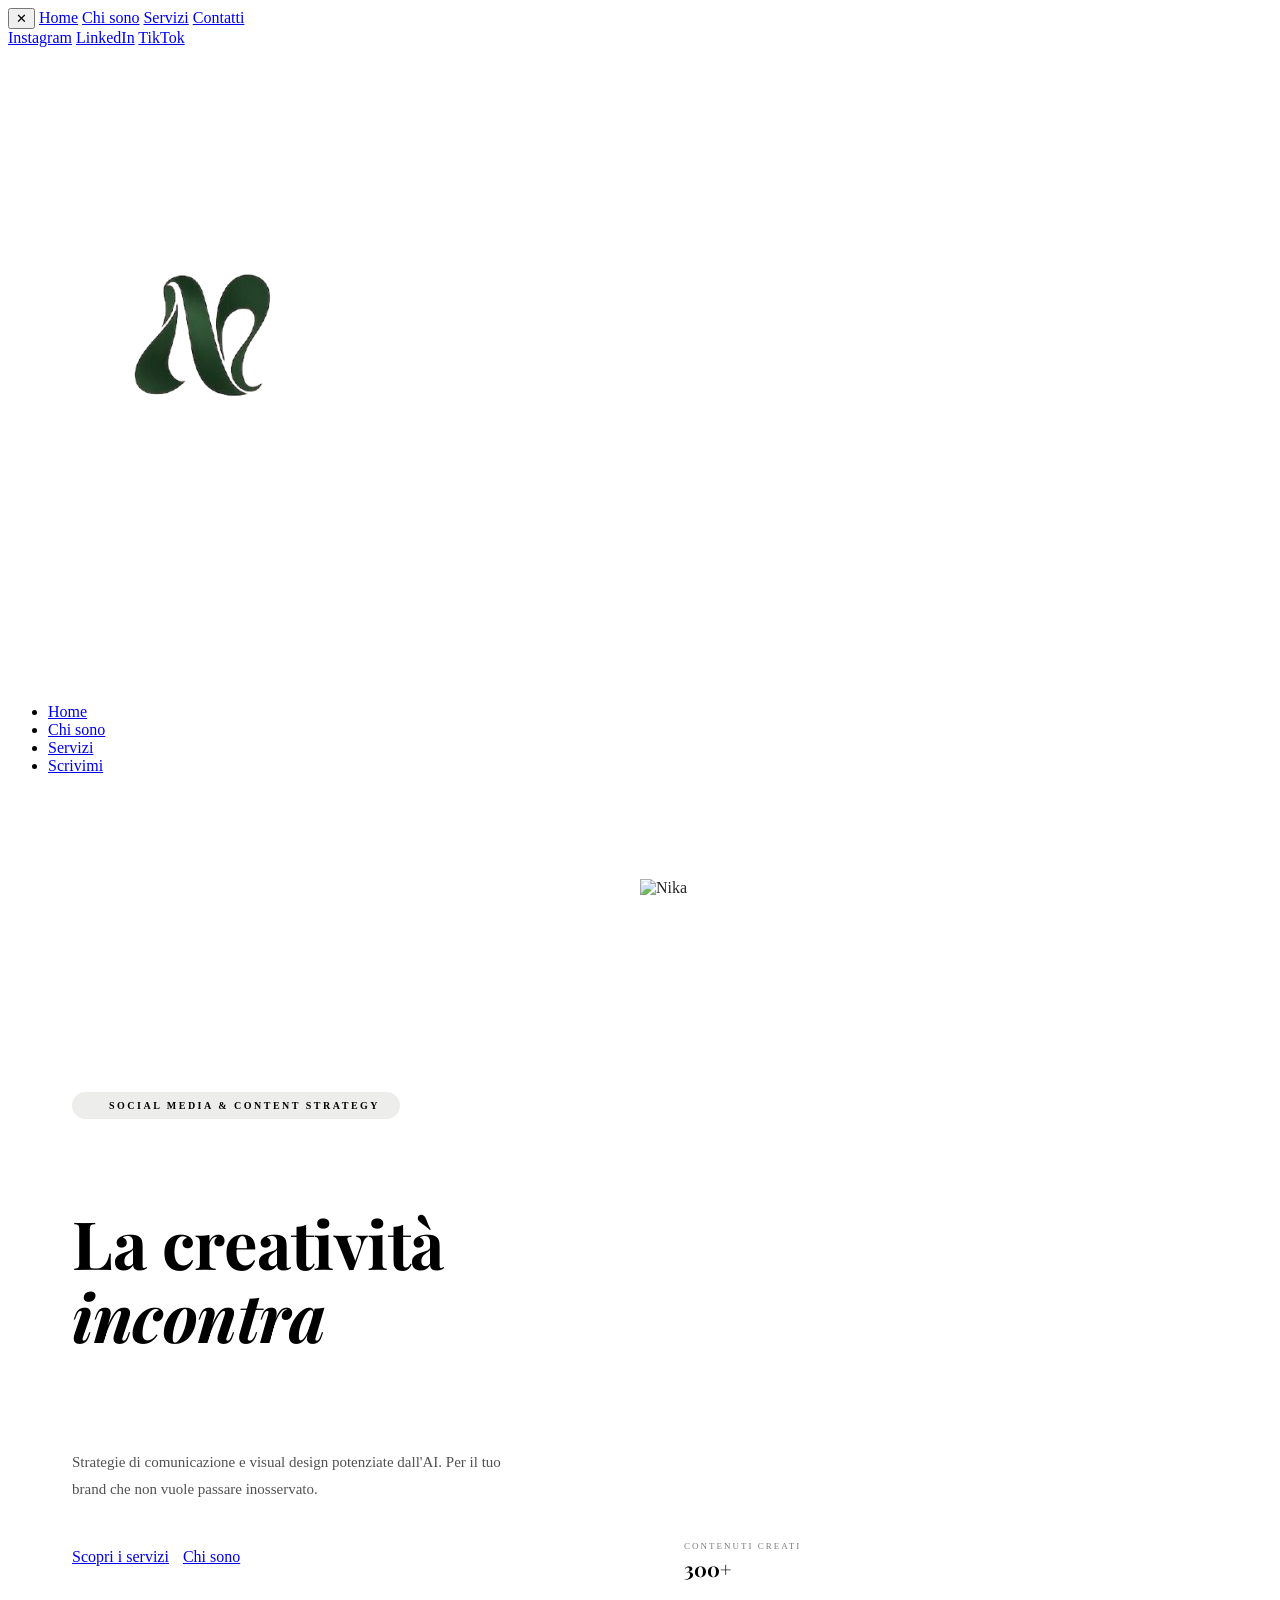
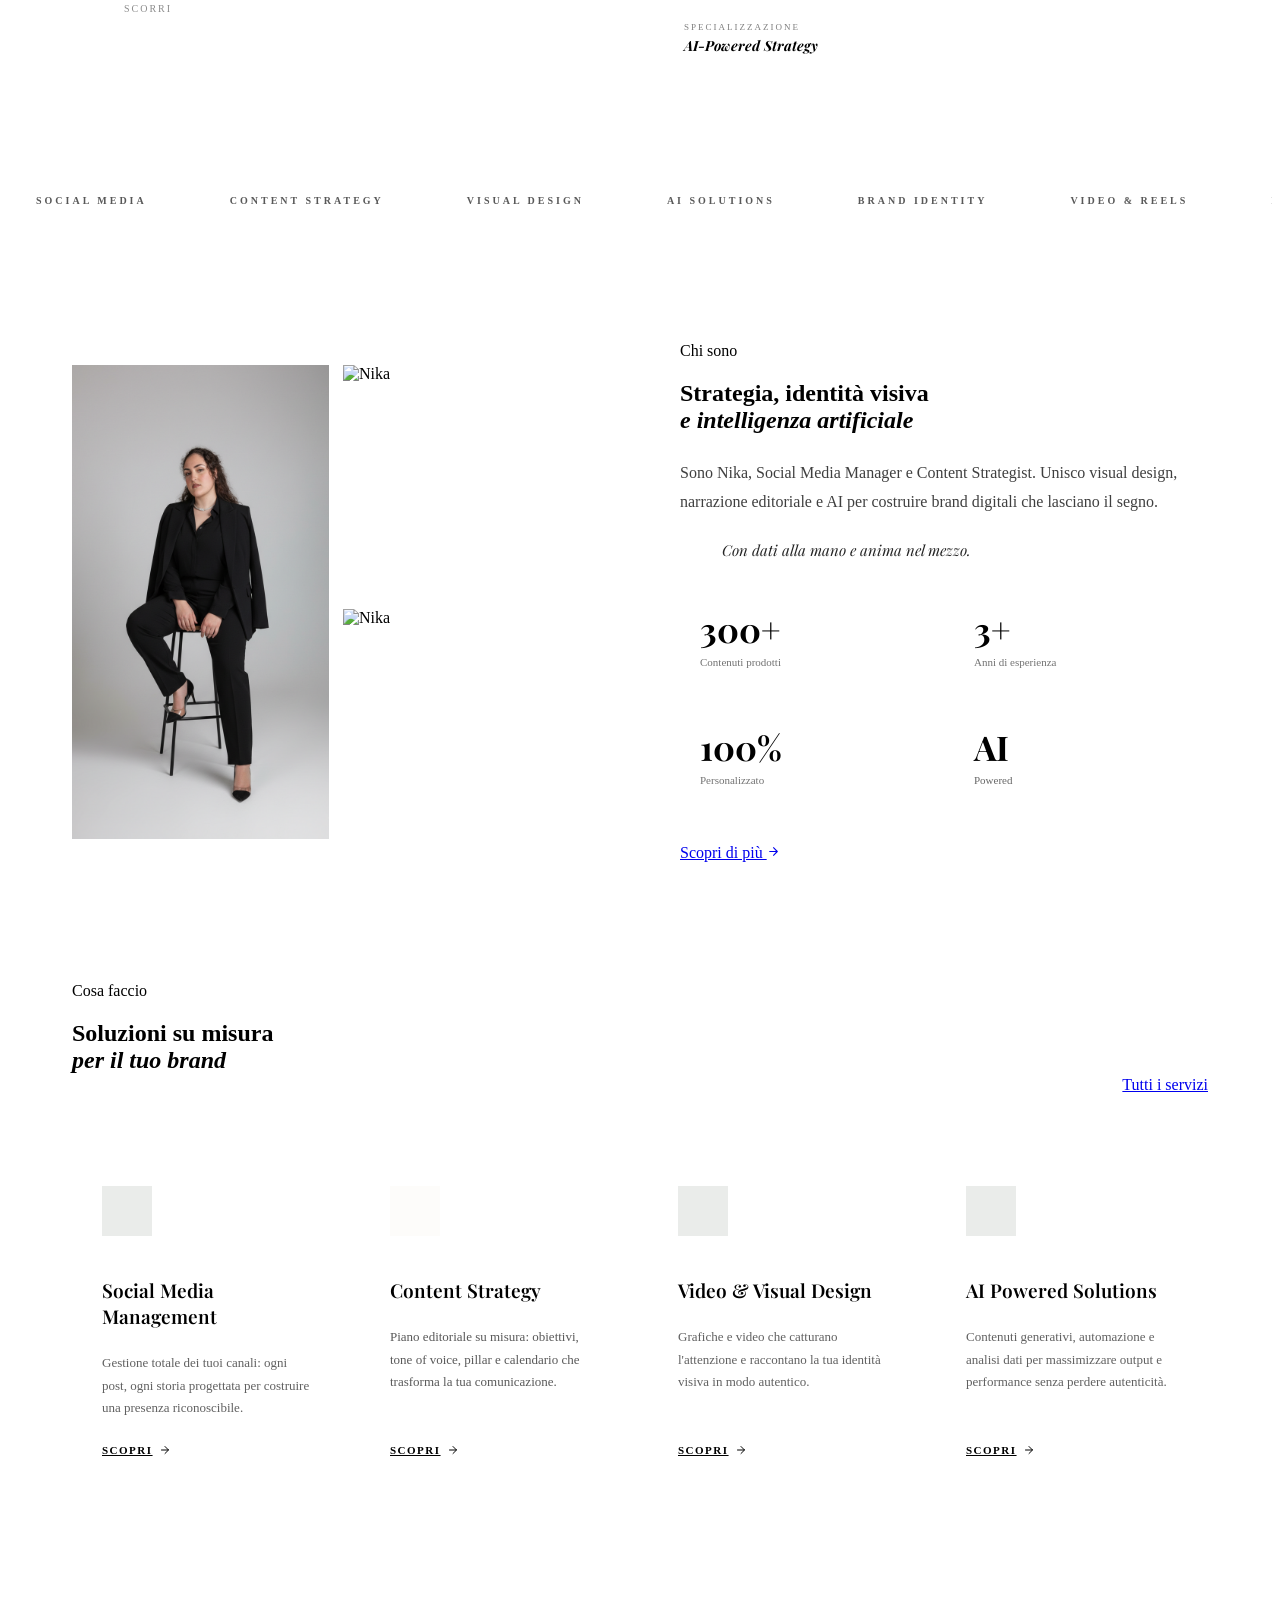
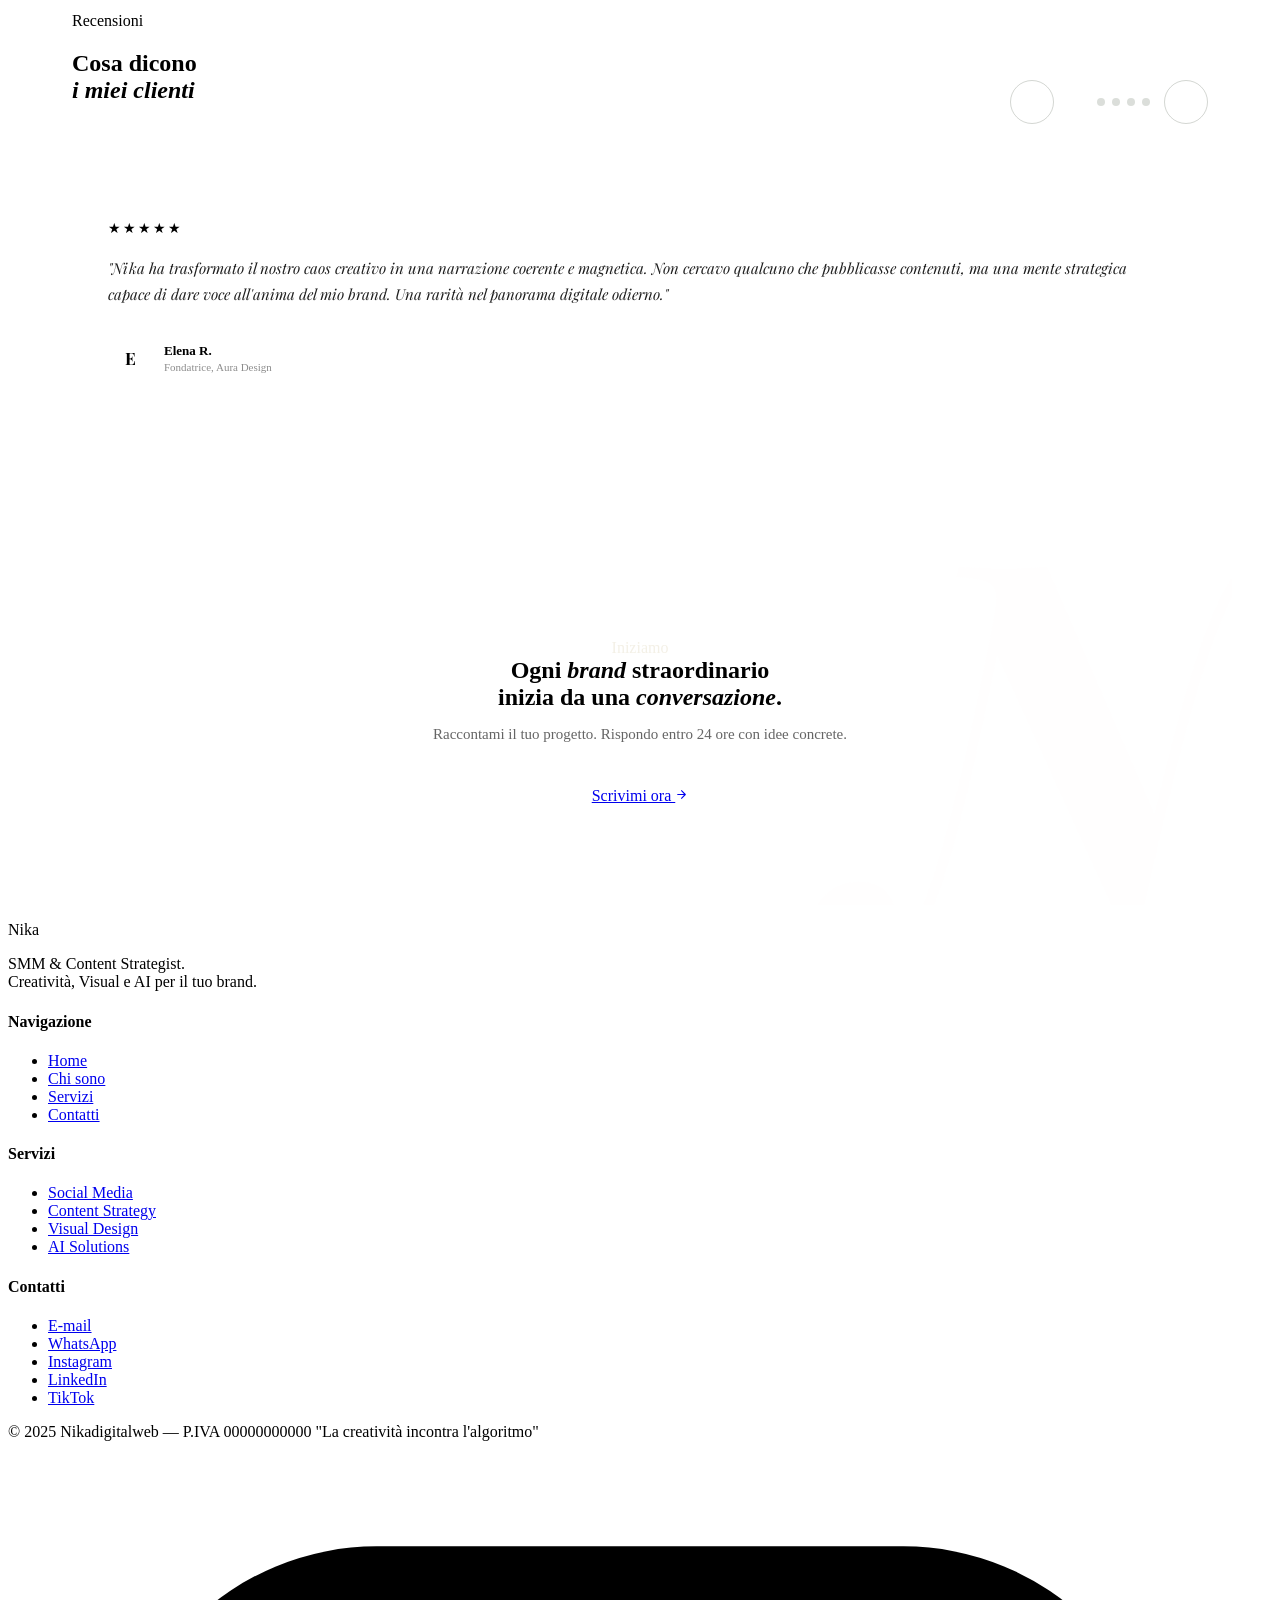
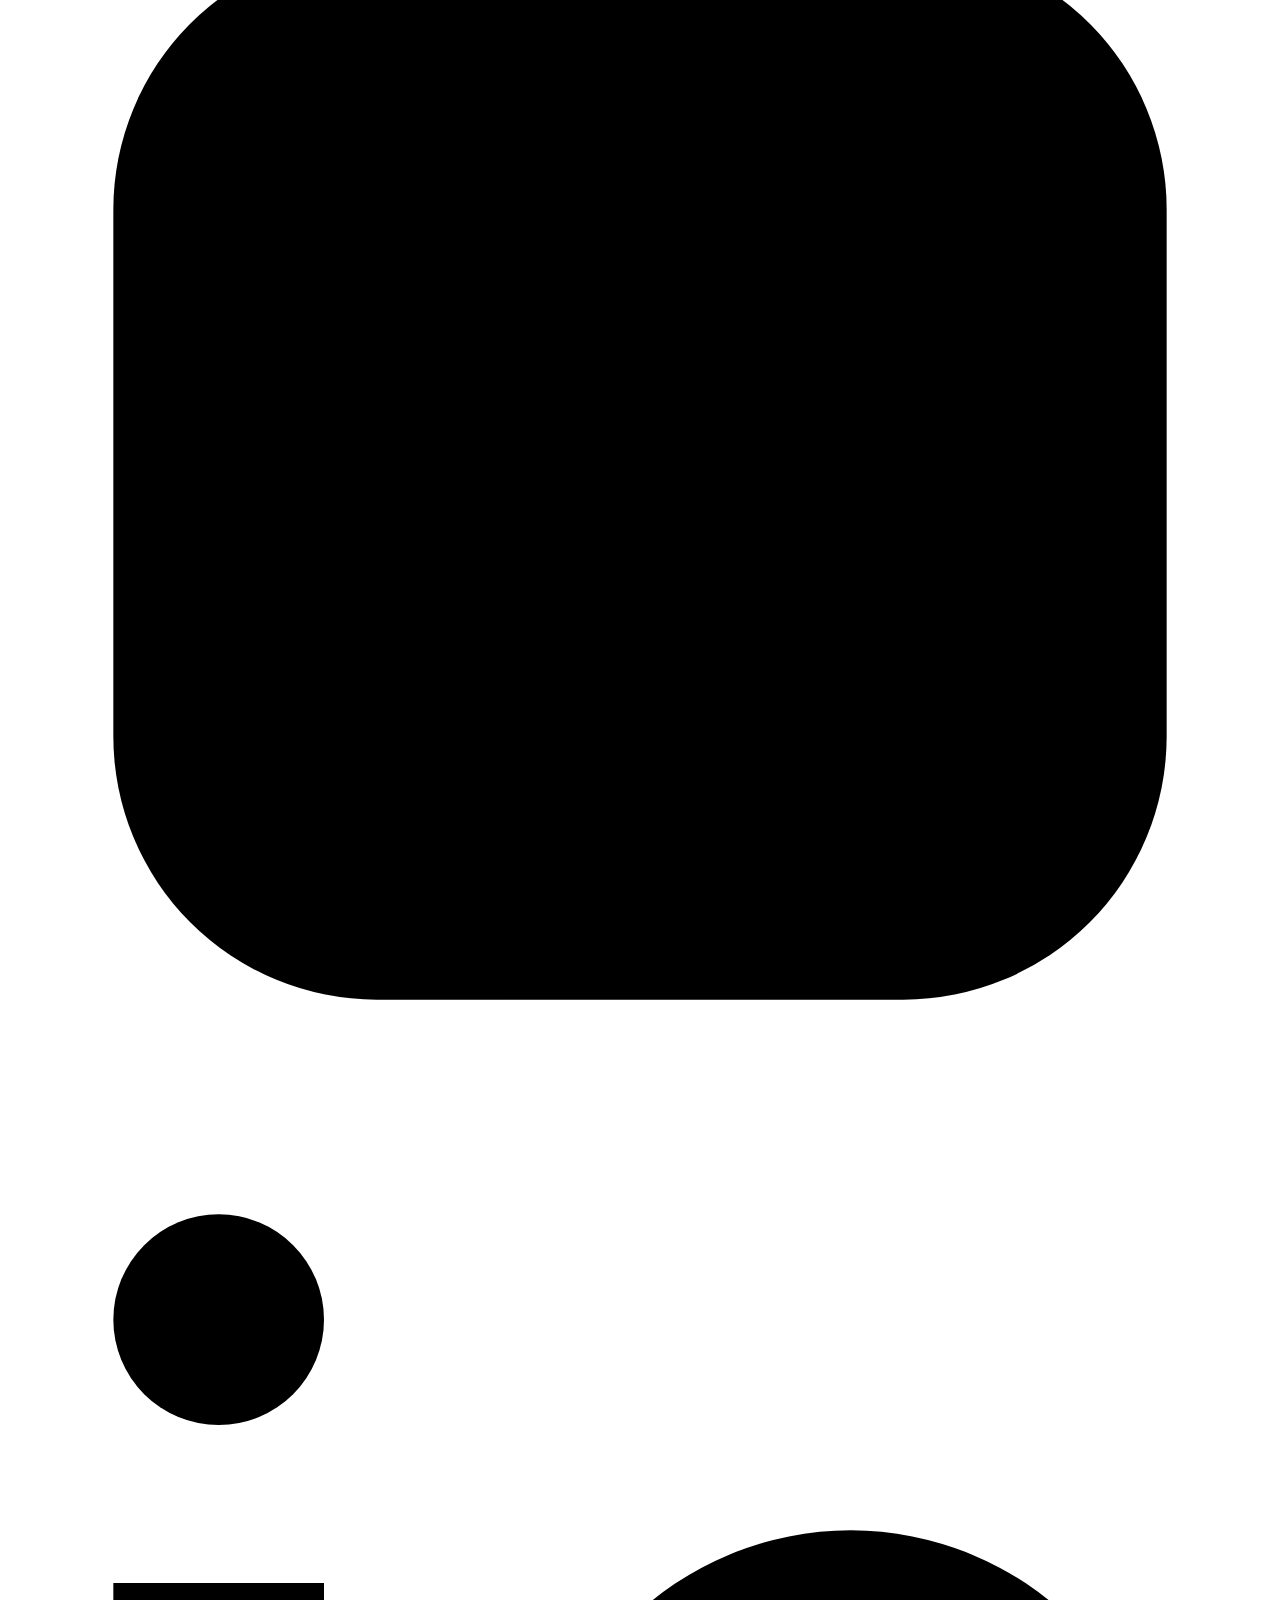
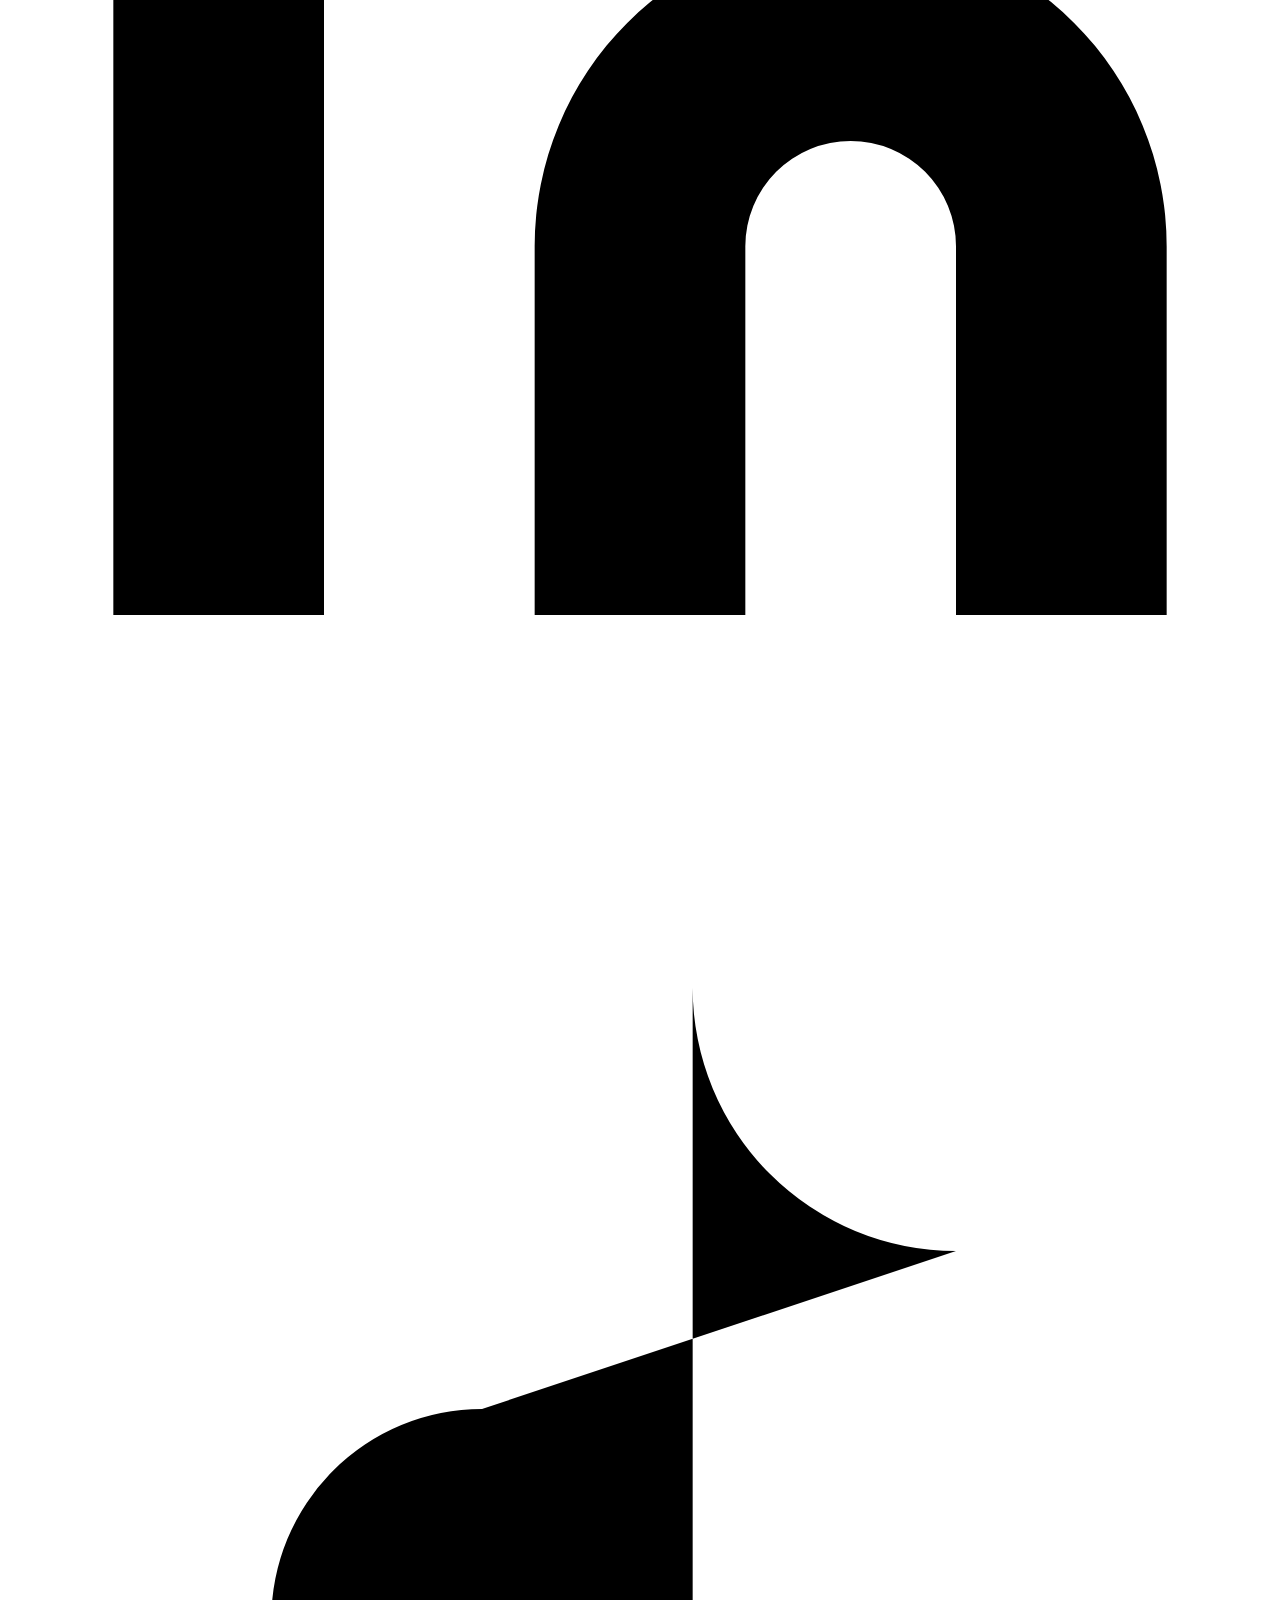
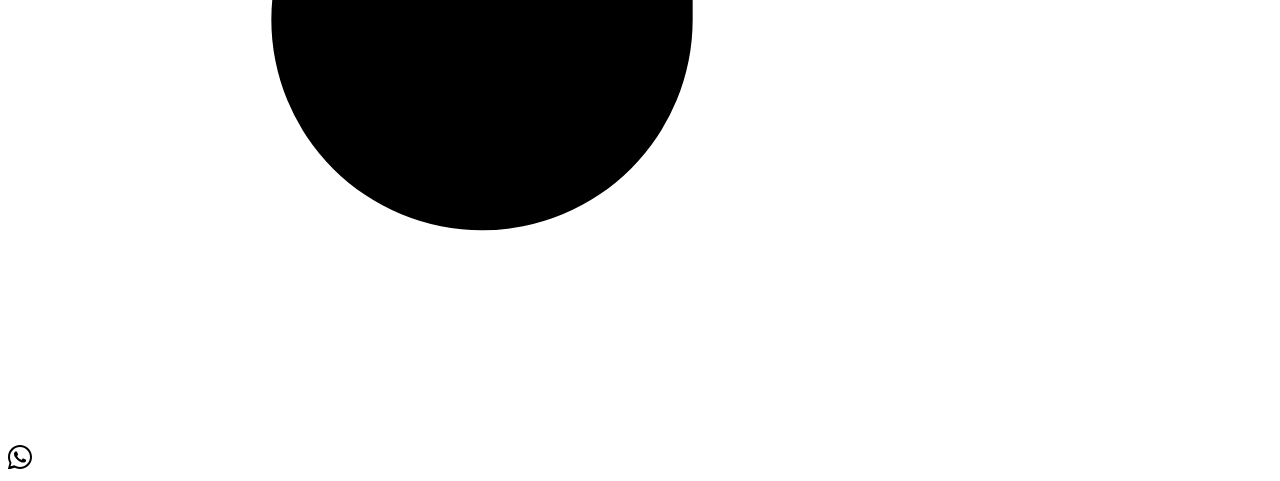
==== index.html @ 01648fe5 "Add files via upload" ====
<!DOCTYPE html>
<html lang="it">
<head>
<meta charset="UTF-8">
<meta name="viewport" content="width=device-width, initial-scale=1.0">
<title>Nika — Social Media Manager & Content Strategist</title>
<link rel="preconnect" href="https://fonts.googleapis.com">
<link rel="preconnect" href="https://fonts.gstatic.com" crossorigin>
<link href="https://fonts.googleapis.com/css2?family=Playfair+Display:ital,wght@0,400;0,600;0,700;1,400;1,600&family=Montserrat:wght@300;400;500;600;700&display=swap" rel="stylesheet">
<link rel="stylesheet" href="shared.css">
<style>
/* ── HOME PAGE STYLES ── */
body { background: var(--beige-light); }

/* HERO */
.hero {
  min-height: 100vh;
  display: grid; grid-template-columns: 1fr 1fr;
  align-items: center; gap: 0;
  padding: 88px 0 0;
  position: relative; overflow: hidden;
}
.hero-left {
  padding: 80px 64px 80px;
  position: relative; z-index: 2;
}
.hero-eyebrow {
  display: inline-flex; align-items: center; gap: 10px;
  background: rgba(54,71,52,.09); border-radius: 50px;
  padding: 8px 20px; font-size: 10px; font-weight: 700;
  letter-spacing: 2.5px; text-transform: uppercase;
  color: var(--verde); margin-bottom: 32px;
}
.hero-eyebrow-dot { width: 7px; height: 7px; background: var(--verde-light); border-radius: 50%; }
.hero-h1 {
  font-family: 'Playfair Display', serif;
  /* Font leggermente più piccolo per un miglior bilanciamento */
  font-size: clamp(40px, 5.2vw, 72px); 
  /* Aumentato da 1.02 a 1.15 per dare respiro al titolo */
  line-height: 1.15; 
  color: var(--verde); 
  font-weight: 700;
  letter-spacing: -1.5px; 
  margin-bottom: 28px;
}
.hero-h1 {
  font-family: 'Playfair Display', serif;
  font-size: clamp(40px, 5.2vw, 72px);
  /* Aumentiamo leggermente il line-height per raggruppare le 3 righe del titolo */
  line-height: 1.1; 
  color: var(--verde);
  font-weight: 700;
  /* Riduciamo lo spacing negativo: -2px era troppo, -0.5px è più elegante */
  letter-spacing: -0.5px; 
  margin-bottom: 28px;
}

.hero-h1 .stroke-text {
  /* Riduciamo lo spessore del bordo da 2px a 1px per renderlo meno "pesante" */
  -webkit-text-stroke: 1px var(--verde);
  color: transparent;
  /* Opzionale: aggiungi un leggero margine negativo superiore se la vuoi ancora più vicina */
  margin-top: -5px;
  display: block;
}
.hero-p {
  font-size: 15px; line-height: 1.85; color: var(--verde);
  opacity: .68; max-width: 430px; margin-bottom: 44px; font-weight: 300;
}
.hero-btns { display: flex; gap: 14px; flex-wrap: wrap; }

.hero-right {
  height: 100vh; position: relative; overflow: hidden;
  background: var(--verde);
}
.hero-right img {
  width: 100%; height: 100%;
  object-fit: cover; object-position: top center;
  opacity: .85;
}
.hero-right-overlay {
  position: absolute; inset: 0;
  background: linear-gradient(to right, var(--beige-light) 0%, transparent 20%);
}
.hero-chips {
  position: absolute; 
  /* Alzati leggermente per non toccare il bordo (da 60px a 110px) */
  bottom: 110px; 
  /* Portati dentro l'immagine (da -28px a 24px) */
  left: 24px; 
  display: flex; 
  flex-direction: column; 
  gap: 12px; 
  z-index: 10;
}
.hero-chip {
  background: var(--beige);
  border-radius: var(--r-md);
  padding: 14px 20px;
  box-shadow: var(--shadow-lg);
  white-space: nowrap;
}
.hero-chip label { font-size: 9px; letter-spacing: 2px; text-transform: uppercase; color: var(--verde); opacity: .5; display: block; margin-bottom: 4px; }
.hero-chip strong { font-family: 'Playfair Display', serif; font-size: 20px; font-weight: 700; color: var(--verde); }
.hero-chip.dark { background: var(--verde); }
.hero-chip.dark label { color: var(--beige); }
.hero-chip.dark strong { color: var(--beige); font-size: 14px; font-style: italic; }

/* SCROLL HINT */
.scroll-hint {
  position: absolute; bottom: 32px; left: 64px;
  display: flex; align-items: center; gap: 12px;
  font-size: 10px; letter-spacing: 2px; text-transform: uppercase;
  color: var(--verde); opacity: .45; z-index: 3;
}
.scroll-line {
  width: 40px; height: 1px; background: var(--verde); opacity: .4;
  position: relative; overflow: hidden;
}
.scroll-line::after {
  content: ''; position: absolute; inset: 0;
  background: var(--verde);
  animation: scanline 2s ease-in-out infinite;
}
@keyframes scanline { 0%,100% { transform: translateX(-100%); } 50% { transform: translateX(100%); } }

/* MARQUEE */
.marquee {
  background: var(--verde); padding: 16px 0;
  overflow: hidden; display: flex; white-space: nowrap;
}
.marquee-inner {
  display: flex; animation: marquee 22s linear infinite;
}
.marquee-item {
  display: inline-flex; align-items: center; gap: 24px;
  padding: 0 28px; font-size: 10px; font-weight: 700;
  letter-spacing: 3px; text-transform: uppercase;
  color: var(--beige); opacity: .65; flex-shrink: 0;
}
.marquee-dot { width: 3px; height: 3px; border-radius: 50%; background: var(--gold); opacity: .8; }
@keyframes marquee { from { transform: translateX(0); } to { transform: translateX(-50%); } }

/* ABOUT TEASER */
.about-teaser {
  padding: 120px 64px;
  display: grid; grid-template-columns: 1fr 1fr;
  gap: 80px; align-items: center;
}
.about-img-grid {
  display: grid; grid-template-columns: 1fr 1fr; grid-template-rows: 230px 230px;
  gap: 14px;
}
.about-img-item {
  border-radius: var(--r-xl);
  overflow: hidden; background: var(--verde);
}
.about-img-item img { width: 100%; height: 100%; object-fit: cover; }
.about-img-item:first-child { grid-row: span 2; border-radius: var(--r-xl) var(--r-xl) 80px var(--r-xl); }
.about-img-placeholder {
  width: 100%; height: 100%;
  display: flex; align-items: center; justify-content: center;
  font-family: 'Playfair Display', serif;
  font-size: 40px; color: var(--beige); opacity: .2;
}
.about-text-block .tag { margin-bottom: 14px; }
.about-body { 
  font-size: 16px; 
  line-height: 1.8; 
  color: var(--verde); 
  opacity: .75; 
  font-weight: 400; 
  margin-bottom: 30px; 
}
.about-nums { display: grid; grid-template-columns: 1fr 1fr; gap: 20px; margin-bottom: 36px; }
.about-num-item { background: var(--beige); border-radius: var(--r-md); padding: 20px; }
.about-num-item strong { font-family: 'Playfair Display', serif; font-size: 34px; font-weight: 700; color: var(--verde); display: block; line-height: 1; margin-bottom: 6px; }
.about-num-item span { font-size: 11px; color: var(--verde); opacity: .55; }

/* SERVIZI TEASER */
.servizi-teaser { padding: 0 64px 120px; }
.sec-header { display: flex; justify-content: space-between; align-items: flex-end; margin-bottom: 56px; }
.cards-grid { display: grid; grid-template-columns: repeat(4, 1fr); gap: 16px; }
.s-card {
  background: var(--beige);
  border-radius: var(--r-xl);
  padding: 36px 30px;
  display: flex; flex-direction: column;
  transition: var(--t); cursor: pointer;
  position: relative; overflow: hidden;
}
.s-card:nth-child(2) { background: var(--verde); }
.s-card:nth-child(2) .s-card-num,
.s-card:nth-child(2) .s-card-title,
.s-card:nth-child(2) .s-card-body { color: var(--beige); }
.s-card:nth-child(2) .s-card-num { opacity: .2; }
.s-card:nth-child(2) .s-card-body { opacity: .65; }
.s-card:nth-child(2) .s-icon-wrap { background: rgba(234,227,210,.12); }
.s-card:nth-child(2) .s-icon-wrap svg { stroke: var(--beige); }
.s-card:hover { transform: translateY(-10px); box-shadow: var(--shadow-lg); }
.s-card-num { font-size: 10px; font-weight: 700; letter-spacing: 3px; color: rgba(54,71,52,.18); margin-bottom: 20px; }
.s-icon-wrap {
  width: 50px; height: 50px; border-radius: var(--r-sm);
  background: rgba(54,71,52,.1);
  display: flex; align-items: center; justify-content: center; margin-bottom: 22px;
}
.s-icon-wrap svg { width: 22px; height: 22px; stroke: var(--verde); fill: none; stroke-width: 1.5; stroke-linecap: round; stroke-linejoin: round; }
.s-card-title { font-family: 'Playfair Display', serif; font-size: 19px; font-weight: 600; color: var(--verde); margin-bottom: 10px; }
.s-card-body { font-size: 13px; line-height: 1.75; color: var(--verde); opacity: .62; flex: 1; margin-bottom: 24px; }
.s-card-link {
  font-size: 11px; font-weight: 700; letter-spacing: 1.5px; text-transform: uppercase;
  color: var(--verde); display: inline-flex; align-items: center; gap: 6px;
  transition: gap .3s ease;
}
.s-card:nth-child(2) .s-card-link { color: var(--beige); }
.s-card-link:hover { gap: 10px; }

/* TESTIMONIAL */
.testimonials { padding: 0 64px 120px; }
.carousel-outer { overflow: hidden; width: 100%; position: relative; }
.carousel-inner { display: flex; gap: 0; transition: transform .55s var(--ease); will-change: transform; }
.t-card {
  min-width: 100%; width: 100%; flex-shrink: 0; box-sizing: border-box;
  background: var(--beige); border-radius: var(--r-xl); padding: 40px 36px;
}
.t-stars { color: var(--verde); font-size: 14px; letter-spacing: 2px; margin-bottom: 18px; }
.t-text {
  font-family: 'Playfair Display', serif;
  font-size: 15px; font-style: italic; line-height: 1.75;
  color: var(--verde); opacity: .88; margin-bottom: 28px; white-space: normal; overflow: visible;
}
.t-author { display: flex; align-items: center; gap: 12px; }
.t-avatar {
  width: 44px; height: 44px; border-radius: 50%; flex-shrink: 0;
  background: var(--verde); display: flex; align-items: center; justify-content: center;
  font-family: 'Playfair Display', serif; font-size: 17px; color: var(--beige); font-weight: 700;
}
.t-name { font-size: 13px; font-weight: 600; color: var(--verde); }
.t-role { font-size: 11px; color: var(--verde); opacity: .45; margin-top: 2px; }
.carousel-controls { display: flex; align-items: center; gap: 14px; margin-top: 36px; }
.c-btn {
  width: 44px; height: 44px; border-radius: 50%;
  border: 1.5px solid rgba(54,71,52,.22); background: none; cursor: pointer;
  display: flex; align-items: center; justify-content: center; transition: var(--t);
}
.c-btn:hover { background: var(--verde); border-color: var(--verde); }
.c-btn:hover svg { stroke: var(--beige); }
.c-btn svg { width: 16px; height: 16px; stroke: var(--verde); fill: none; stroke-width: 2; stroke-linecap: round; stroke-linejoin: round; }
.c-dots { display: flex; gap: 7px; }
.c-dot { width: 8px; height: 8px; border-radius: 50%; background: rgba(54,71,52,.18); cursor: pointer; transition: var(--t); }
.c-dot.on { background: var(--verde); width: 22px; border-radius: 4px; }

/* CTA BANNER */
.cta-banner {
  margin: 0 40px 0;
  background: var(--verde);
  border-radius: var(--r-xl); padding: 100px 80px;
  text-align: center; position: relative; overflow: hidden;
}
.cta-banner::before {
  content: 'N'; position: absolute; top: -80px; right: -50px;
  font-family: 'Playfair Display', serif; font-size: 520px;
  font-weight: 700; font-style: italic;
  color: rgba(234,227,210,.035); line-height: 1;
  pointer-events: none; user-select: none;
}
.cta-banner .tag { color: rgba(234,227,210,.55); }
.cta-banner .heading { max-width: 520px; margin: 0 auto 14px; }
.cta-sub { font-size: 15px; color: var(--beige); opacity: .6; font-weight: 300; margin-bottom: 44px; }

/* RESPONSIVE HOME */
@media (max-width: 1200px) {
  .cards-grid { grid-template-columns: repeat(2, 1fr); }
}
@media (max-width: 1024px) {
  .hero { grid-template-columns: 1fr; padding-top: 88px; }
  .hero-left { padding: 60px 32px 40px; }
  .hero-right { height: 60vw; min-height: 320px; }
  .hero-right-overlay { background: linear-gradient(to right, var(--beige-light) 0%, transparent 30%); }
  .hero-chips { bottom: 24px; left: 16px; }
  .about-teaser { padding: 80px 32px; gap: 48px; }
  .servizi-teaser { padding: 0 32px 80px; }
  .testimonials { padding: 0 32px 80px; }
  .cta-banner { margin: 0 20px 0; padding: 70px 40px; }
  .scroll-hint { left: 32px; }
}
@media (max-width: 768px) {
  .hero-left { padding: 40px 20px 32px; }
  .hero-right { height: 55vw; }
  .hero-btns { flex-direction: column; }
  .about-teaser { grid-template-columns: 1fr; padding: 60px 20px; }
  .about-img-grid { grid-template-rows: 200px 130px; }
  .sec-header { flex-direction: column; align-items: flex-start; gap: 20px; }
  .cards-grid { grid-template-columns: 1fr; }
  .t-card { min-width: 100%; }
  .cta-banner { margin: 0 12px 0; padding: 56px 24px; }
  .cta-banner .heading { font-size: 28px; }
  .about-nums { grid-template-columns: 1fr 1fr; }
}
</style>

</head>
<body>

<div id="cursor"></div>
<div id="cursor-follower"></div>

<!-- MOBILE MENU -->
<div class="mob-menu" id="mobMenu">
  <button class="mob-close" id="mobClose">✕</button>
  <a href="index.html">Home</a>
  <a href="chi-sono.html">Chi sono</a>
  <a href="servizi.html">Servizi</a>
  <a href="contatti.html">Contatti</a>
  <div class="mob-social">
    <a href="https://www.instagram.com/nikadigital.hub/" target="_blank">Instagram</a>
    <a href="https://www.linkedin.com/in/nicolemarradigital/" target="_blank">LinkedIn</a>
    <a href="https://www.tiktok.com/@nikadigital.hub" target="_blank">TikTok</a>
  </div>
</div>

<!-- NAVBAR -->
<nav class="site-nav" id="siteNav">
  <a href="index.html" class="nav-logo"><img src="images/logo.png" alt="Nika"></a>
  <ul class="nav-links">
    <li><a href="index.html" class="active">Home</a></li>
    <li><a href="chi-sono.html">Chi sono</a></li>
    <li><a href="servizi.html">Servizi</a></li>
    <li><a href="contatti.html" class="nav-cta">Scrivimi</a></li>
  </ul>
  <div class="hamburger" id="hamburger"><span></span><span></span><span></span></div>
</nav>

<!-- HERO -->
<section class="hero">
  <div class="hero-left">
    <div class="hero-eyebrow reveal"><div class="hero-eyebrow-dot"></div> Social Media & Content Strategy</div>
    <h1 class="hero-h1 reveal d1">
      La creatività<br>
      <em>incontra</em><br>
      <span class="stroke-text">l'algoritmo.</span>
    </h1>
    <p class="hero-p reveal d2">Strategie di comunicazione e visual design potenziate dall'AI. Per il tuo brand che non vuole passare inosservato.</p>
    <div class="hero-btns reveal d3">
      <a href="servizi.html" class="btn btn-dark">Scopri i servizi </a>
      <a href="chi-sono.html" class="btn btn-ghost">Chi sono</a>
    </div>
    <div class="scroll-hint reveal d4">
      <div class="scroll-line"></div> Scorri
    </div>
  </div>
  <div class="hero-right reveal d2">
    <img src="images/image2.png" alt="Nika">
    <div class="hero-right-overlay"></div>
    <div class="hero-chips">
      <div class="hero-chip">
        <label>Contenuti creati</label>
        <strong>300+</strong>
      </div>
      <div class="hero-chip dark">
        <label>Specializzazione</label>
        <strong>AI-Powered Strategy</strong>
      </div>
    </div>
  </div>
</section>

<!-- MARQUEE -->
<div class="marquee">
  <div class="marquee-inner">
    <span class="marquee-item">Social Media <span class="marquee-dot"></span></span>
    <span class="marquee-item">Content Strategy <span class="marquee-dot"></span></span>
    <span class="marquee-item">Visual Design <span class="marquee-dot"></span></span>
    <span class="marquee-item">AI Solutions <span class="marquee-dot"></span></span>
    <span class="marquee-item">Brand Identity <span class="marquee-dot"></span></span>
    <span class="marquee-item">Video & Reels <span class="marquee-dot"></span></span>
    <span class="marquee-item">Instagram <span class="marquee-dot"></span></span>
    <span class="marquee-item">LinkedIn <span class="marquee-dot"></span></span>
    <span class="marquee-item">TikTok <span class="marquee-dot"></span></span>
    <!-- duplica per loop -->
    <span class="marquee-item">Social Media <span class="marquee-dot"></span></span>
    <span class="marquee-item">Content Strategy <span class="marquee-dot"></span></span>
    <span class="marquee-item">Visual Design <span class="marquee-dot"></span></span>
    <span class="marquee-item">AI Solutions <span class="marquee-dot"></span></span>
    <span class="marquee-item">Brand Identity <span class="marquee-dot"></span></span>
    <span class="marquee-item">Video & Reels <span class="marquee-dot"></span></span>
    <span class="marquee-item">Instagram <span class="marquee-dot"></span></span>
    <span class="marquee-item">LinkedIn <span class="marquee-dot"></span></span>
    <span class="marquee-item">TikTok <span class="marquee-dot"></span></span>
  </div>
</div>

<!-- CHI SONO TEASER -->
<section class="about-teaser">
  <div class="about-img-grid reveal">
    <div class="about-img-item">
      <img src="images/image.png" alt="Nika al lavoro" onerror="this.style.display='none'">
      <div class="about-img-placeholder">N</div>
    </div>
<div class="about-img-item"><img src="images/image3.png" alt="Nika" style="width:100%;height:100%;object-fit:cover;"></div>
<div class="about-img-item" style="background:var(--beige-dark);"><img src="images/image4.png" alt="Nika" style="width:100%;height:100%;object-fit:cover;object-position:top center;"></div>
  </div>
  <div>
  <span class="tag reveal">Chi sono</span>
  <h2 class="heading reveal d1">Strategia, identità visiva<br><em>e intelligenza artificiale</em></h2>
  
  <p class="about-body reveal d2" style="margin-bottom: 20px; margin-top: 25px;">
    Sono Nika, Social Media Manager e Content Strategist. Unisco visual design, narrazione editoriale e AI per costruire brand digitali che lasciano il segno.
  </p>
  
   <div class="reveal d3" style="display:inline-flex; align-items:center; gap:14px; margin-bottom:32px;">
  <span style="width:28px; height:1px; background:var(--verde); opacity:.3; flex-shrink:0;"></span>
  <span style="font-family:'Playfair Display',serif; font-style:italic; color:var(--verde-light); font-size:15px; opacity:.85;">Con dati alla mano e anima nel mezzo.</span>
  <span style="width:28px; height:1px; background:var(--verde); opacity:.3; flex-shrink:0;"></span>
</div>
  
  <div class="about-nums reveal d3">
 
      <div class="about-num-item"><strong>300+</strong><span>Contenuti prodotti</span></div>
      <div class="about-num-item"><strong>3+</strong><span>Anni di esperienza</span></div>
      <div class="about-num-item"><strong>100%</strong><span>Personalizzato</span></div>
      <div class="about-num-item" style="background:var(--verde);"><strong style="color:var(--beige);">AI</strong><span style="color:var(--beige);opacity:.6;">Powered</span></div>
    </div>
    <a href="chi-sono.html" class="btn btn-dark reveal d4">Scopri di più <svg width="13" height="13" viewBox="0 0 24 24" fill="none" stroke="currentColor" stroke-width="2" stroke-linecap="round" stroke-linejoin="round"><path d="M5 12h14M12 5l7 7-7 7"/></svg></a>
  </div>
</section>

<!-- SERVIZI TEASER -->
<section class="servizi-teaser">
  <div class="sec-header">
    <div>
      <span class="tag reveal">Cosa faccio</span>
      <h2 class="heading reveal d1">Soluzioni su misura<br><em>per il tuo brand</em></h2>
    </div>
    <a href="servizi.html" class="btn btn-ghost reveal">Tutti i servizi</a>
  </div>
  <div class="cards-grid">
    <div class="s-card reveal d1">
     
      <div class="s-icon-wrap"><svg viewBox="0 0 24 24"><rect x="2" y="3" width="20" height="14" rx="2"/><path d="M8 21h8M12 17v4"/></svg></div>
      <h3 class="s-card-title">Social Media Management</h3>
      <p class="s-card-body">Gestione totale dei tuoi canali: ogni post, ogni storia progettata per costruire una presenza riconoscibile.</p>
      <a href="servizi.html" class="s-card-link">Scopri <svg width="12" height="12" viewBox="0 0 24 24" fill="none" stroke="currentColor" stroke-width="2" stroke-linecap="round" stroke-linejoin="round"><path d="M5 12h14M12 5l7 7-7 7"/></svg></a>
    </div>
    <div class="s-card reveal d2">
      
      <div class="s-icon-wrap"><svg viewBox="0 0 24 24"><path d="M12 2L2 7l10 5 10-5-10-5z"/><path d="M2 17l10 5 10-5"/><path d="M2 12l10 5 10-5"/></svg></div>
      <h3 class="s-card-title">Content Strategy</h3>
      <p class="s-card-body">Piano editoriale su misura: obiettivi, tone of voice, pillar e calendario che trasforma la tua comunicazione.</p>
      <a href="servizi.html" class="s-card-link">Scopri <svg width="12" height="12" viewBox="0 0 24 24" fill="none" stroke="currentColor" stroke-width="2" stroke-linecap="round" stroke-linejoin="round"><path d="M5 12h14M12 5l7 7-7 7"/></svg></a>
    </div>
    <div class="s-card reveal d3">
      
      <div class="s-icon-wrap"><svg viewBox="0 0 24 24"><path d="M12 20h9"/><path d="M16.5 3.5a2.121 2.121 0 013 3L7 19l-4 1 1-4L16.5 3.5z"/></svg></div>
      <h3 class="s-card-title">Video & Visual Design</h3>
      <p class="s-card-body">Grafiche e video che catturano l'attenzione e raccontano la tua identità visiva in modo autentico.</p>
      <a href="servizi.html" class="s-card-link">Scopri <svg width="12" height="12" viewBox="0 0 24 24" fill="none" stroke="currentColor" stroke-width="2" stroke-linecap="round" stroke-linejoin="round"><path d="M5 12h14M12 5l7 7-7 7"/></svg></a>
    </div>
    <div class="s-card reveal d4">
     
      <div class="s-icon-wrap"><svg viewBox="0 0 24 24"><circle cx="12" cy="12" r="3"/><path d="M12 1v4M12 19v4M4.22 4.22l2.83 2.83M16.95 16.95l2.83 2.83M1 12h4M19 12h4M4.22 19.78l2.83-2.83M16.95 7.05l2.83-2.83"/></svg></div>
      <h3 class="s-card-title">AI Powered Solutions</h3>
      <p class="s-card-body">Contenuti generativi, automazione e analisi dati per massimizzare output e performance senza perdere autenticità.</p>
      <a href="servizi.html" class="s-card-link">Scopri <svg width="12" height="12" viewBox="0 0 24 24" fill="none" stroke="currentColor" stroke-width="2" stroke-linecap="round" stroke-linejoin="round"><path d="M5 12h14M12 5l7 7-7 7"/></svg></a>
    </div>
  </div>
</section>

<!-- TESTIMONIAL -->
<section class="testimonials">
  <div class="sec-header">
    <div>
      <span class="tag reveal">Recensioni</span>
      <h2 class="heading reveal d1">Cosa dicono<br><em>i miei clienti</em></h2>
    </div>
    <div class="carousel-controls reveal">
  <button class="c-btn" id="cPrev" type="button">
    <svg viewBox="0 0 24 24"><path d="M19 12H5M12 19l-7-7 7-7"/></svg>
  </button>
  <div class="c-dots" id="cDots"></div>
  <button class="c-btn" id="cNext" type="button">
    <svg viewBox="0 0 24 24"><path d="M5 12h14M12 5l7 7-7 7"/></svg>
  </button>
</div>
  </div>
  <div class="carousel-outer reveal d2">
    <div class="carousel-inner" id="cInner">
  <div class="t-card"><div class="t-stars">★★★★★</div><p class="t-text">"Nika ha trasformato il nostro caos creativo in una narrazione coerente e magnetica. Non cercavo qualcuno che pubblicasse contenuti, ma una mente strategica capace di dare voce all'anima del mio brand. Una rarità nel panorama digitale odierno."</p><div class="t-author"><div class="t-avatar">E</div><div><div class="t-name">Elena R.</div><div class="t-role">Fondatrice, Aura Design</div></div></div></div>
  <div class="t-card"><div class="t-stars">★★★★★</div><p class="t-text">"Nika non vende servizi, vende chiarezza. Ha strutturato la mia presenza online con precisione chirurgica, elevando il mio profilo da 'uno dei tanti' a leader di pensiero nel mio settore."</p><div class="t-author"><div class="t-avatar">M</div><div><div class="t-name">Marco V.</div><div class="t-role">Tech Entrepreneur & Angel Investor</div></div></div></div>
  <div class="t-card"><div class="t-stars">★★★★★</div><p class="t-text">"C'è un prima e un dopo Nika nella nostra strategia di contenuti. Ha costruito un'impalcatura narrativa che continua a generare risultati organici straordinari, molto oltre le nostre aspettative."</p><div class="t-author"><div class="t-avatar">S</div><div><div class="t-name">Sofia L.</div><div class="t-role">Marketing Manager, LuxVibe</div></div></div></div>
  <div class="t-card"><div class="t-stars">★★★★★</div><p class="t-text">"Ha capito immediatamente la direzione che volevo prendere, mantenendo l'autenticità del mio messaggio pur rendendolo professionale e appetibile per le collaborazioni top-tier. La miglior decisione dell'anno."</p><div class="t-author"><div class="t-avatar">G</div><div><div class="t-name">Giulia M.</div><div class="t-role">Lifestyle & Wellness Creator</div></div></div></div>
  <div class="t-card"><div class="t-stars">★★★★★</div><p class="t-text">"Nika ha un dono raro: sa leggere tra le righe e catturare l'essenza profonda del messaggio che vuoi trasmettere. La sua consulenza è stata fondamentale per posizionarmi come punto di riferimento nel mio settore."</p><div class="t-author"><div class="t-avatar">V</div><div><div class="t-name">Valter B.</div><div class="t-role">Mental Coach & Formatore</div></div></div></div>
</div>
  </div>
</section>

<!-- CTA BANNER -->
<div class="cta-banner reveal">
  <span class="tag tag-light">Iniziamo</span>
  <h2 class="heading heading-light">Ogni <em>brand</em> straordinario<br>inizia da una <em>conversazione</em>.</h2>
  <p class="cta-sub">Raccontami il tuo progetto. Rispondo entro 24 ore con idee concrete.</p>
  <a href="contatti.html" class="btn btn-light">Scrivimi ora <svg width="13" height="13" viewBox="0 0 24 24" fill="none" stroke="currentColor" stroke-width="2" stroke-linecap="round" stroke-linejoin="round"><path d="M5 12h14M12 5l7 7-7 7"/></svg></a>
</div>

<!-- FOOTER -->
<footer class="site-footer">
  <div class="footer-grid">
    <div class="footer-brand">
      <p>Nika</p>
      <span>SMM & Content Strategist.<br>Creatività, Visual e AI per il tuo brand.</span>
    </div>
    <div class="footer-col">
      <h4>Navigazione</h4>
      <ul>
        <li><a href="index.html">Home</a></li>
        <li><a href="chi-sono.html">Chi sono</a></li>
        <li><a href="servizi.html">Servizi</a></li>
        <li><a href="contatti.html">Contatti</a></li>
      </ul>
    </div>
    <div class="footer-col">
      <h4>Servizi</h4>
      <ul>
        <li><a href="servizi.html">Social Media</a></li>
        <li><a href="servizi.html">Content Strategy</a></li>
        <li><a href="servizi.html">Visual Design</a></li>
        <li><a href="servizi.html">AI Solutions</a></li>
      </ul>
    </div>
    <div class="footer-col">
      <h4>Contatti</h4>
      <ul>
      <li><a href="mailto:info@nikadigitalweb.com">E-mail</a></li>
        <li><a href="https://wa.me/393318461681">WhatsApp</a></li>
        <li><a href="https://www.instagram.com/nikadigital.hub/" target="_blank">Instagram</a></li>
        <li><a href="https://www.linkedin.com/in/nicolemarradigital/" target="_blank">LinkedIn</a></li>
        <li><a href="https://www.tiktok.com/@nikadigital.hub" target="_blank">TikTok</a></li>
      </ul>
    </div>
  </div>
  <div class="footer-bottom">
    <span class="footer-copy">© 2025 Nikadigitalweb — P.IVA 00000000000</span>
    <span class="footer-quote">"La creatività incontra l'algoritmo"</span>
    <div class="footer-socials">
    
      <a href="https://www.instagram.com/nikadigital.hub/" target="_blank" class="fsoc"><svg viewBox="0 0 24 24"><rect x="2" y="2" width="20" height="20" rx="5"/><path d="M16 11.37A4 4 0 1 1 12.63 8 4 4 0 0 1 16 11.37z"/><line x1="17.5" y1="6.5" x2="17.51" y2="6.5"/></svg></a>
      <a href="https://www.linkedin.com/in/nicolemarradigital/" target="_blank" class="fsoc"><svg viewBox="0 0 24 24"><path d="M16 8a6 6 0 0 1 6 6v7h-4v-7a2 2 0 0 0-4 0v7h-4v-7a6 6 0 0 1 6-6z"/><rect x="2" y="9" width="4" height="12"/><circle cx="4" cy="4" r="2"/></svg></a>
      <a href="https://www.tiktok.com/@nikadigital.hub" target="_blank" class="fsoc"><svg viewBox="0 0 24 24"><path d="M9 12a4 4 0 1 0 4 4V4a5 5 0 0 0 5 5"/></svg></a>
    </div>
  </div>
</footer>

<a href="https://wa.me/393318461681" target="_blank" class="wa-btn" aria-label="WhatsApp">
  <svg width="24" height="24" viewBox="0 0 24 24" fill="var(--beige)"><path d="M17.472 14.382c-.297-.149-1.758-.867-2.03-.967-.273-.099-.471-.148-.67.15-.197.297-.767.966-.94 1.164-.173.199-.347.223-.644.075-.297-.15-1.255-.463-2.39-1.475-.883-.788-1.48-1.761-1.653-2.059-.173-.297-.018-.458.13-.606.134-.133.298-.347.446-.52.149-.174.198-.298.298-.497.099-.198.05-.371-.025-.52-.075-.149-.669-1.612-.916-2.207-.242-.579-.487-.5-.669-.51-.173-.008-.371-.01-.57-.01-.198 0-.52.074-.792.372-.272.297-1.04 1.016-1.04 2.479 0 1.462 1.065 2.875 1.213 3.074.149.198 2.096 3.2 5.077 4.487.709.306 1.262.489 1.694.625.712.227 1.36.195 1.871.118.571-.085 1.758-.719 2.006-1.413.248-.694.248-1.289.173-1.413-.074-.124-.272-.198-.57-.347z"/><path d="M12 0C5.373 0 0 5.373 0 12c0 2.117.554 4.103 1.523 5.828L.057 23.428a.75.75 0 0 0 .916.916l5.628-1.472A11.953 11.953 0 0 0 12 24c6.627 0 12-5.373 12-12S18.627 0 12 0zm0 22c-1.907 0-3.698-.528-5.228-1.444l-.374-.223-3.88 1.016 1.03-3.762-.244-.389A9.96 9.96 0 0 1 2 12C2 6.477 6.477 2 12 2s10 4.477 10 10-4.477 10-10 10z"/></svg>
</a>

<script src="shared.js"></script>
<script>
document.addEventListener("DOMContentLoaded", function () {
  var outer = document.querySelector(".carousel-outer");
  var inner = document.getElementById("cInner");
  var dotsEl = document.getElementById("cDots");
  var tcards = inner.querySelectorAll(".t-card");
  var cur = 0;
  var total = tcards.length;
  var autoTimer;

  /* ── Imposta larghezza dell'inner in modo che tutte le card stiano in fila ── */
  function setWidths() {
    inner.style.width = (total * 100) + "%";
    tcards.forEach(function (card) {
      card.style.width = (100 / total) + "%";
      card.style.minWidth = (100 / total) + "%";
      card.style.flexShrink = "0";
    });
  }
  setWidths();

  /* ── Crea i dots ── */
  for (var i = 0; i < total; i++) {
    var d = document.createElement("div");
    d.className = "c-dot" + (i === 0 ? " on" : "");
    (function (idx) {
      d.addEventListener("click", function () { go(idx); });
    })(i);
    dotsEl.appendChild(d);
  }

  /* ── Funzione di navigazione ── */
  function go(i) {
    if (i < 0) i = total - 1;
    if (i >= total) i = 0;
    cur = i;
    /* Spostiamo di una "fetta outer" per ogni slide */
    var pct = (cur * 100) / total;
    inner.style.transform = "translateX(-" + pct + "%)";
    var dots = dotsEl.querySelectorAll(".c-dot");
    dots.forEach(function (dot, j) {
      dot.classList.toggle("on", j === cur);
    });
  }

  /* ── Bottoni freccia ── */
  document.getElementById("cPrev").addEventListener("click", function () { resetAuto(); go(cur - 1); });
  document.getElementById("cNext").addEventListener("click", function () { resetAuto(); go(cur + 1); });

  /* ── Auto-play ── */
  function startAuto() {
    autoTimer = setInterval(function () { go(cur + 1); }, 5200);
  }
  function resetAuto() {
    clearInterval(autoTimer);
    startAuto();
  }
  startAuto();

  /* ── Swipe touch/mouse ── */
  var startX = 0;
  outer.addEventListener("touchstart", function (e) { startX = e.touches[0].clientX; }, { passive: true });
  outer.addEventListener("touchend", function (e) {
    var diff = startX - e.changedTouches[0].clientX;
    if (Math.abs(diff) > 40) { resetAuto(); go(cur + (diff > 0 ? 1 : -1)); }
  });

  /* ── Ricalcola al resize ── */
  window.addEventListener("resize", function () { setWidths(); go(cur); });
});
</script>
</body>
</html>
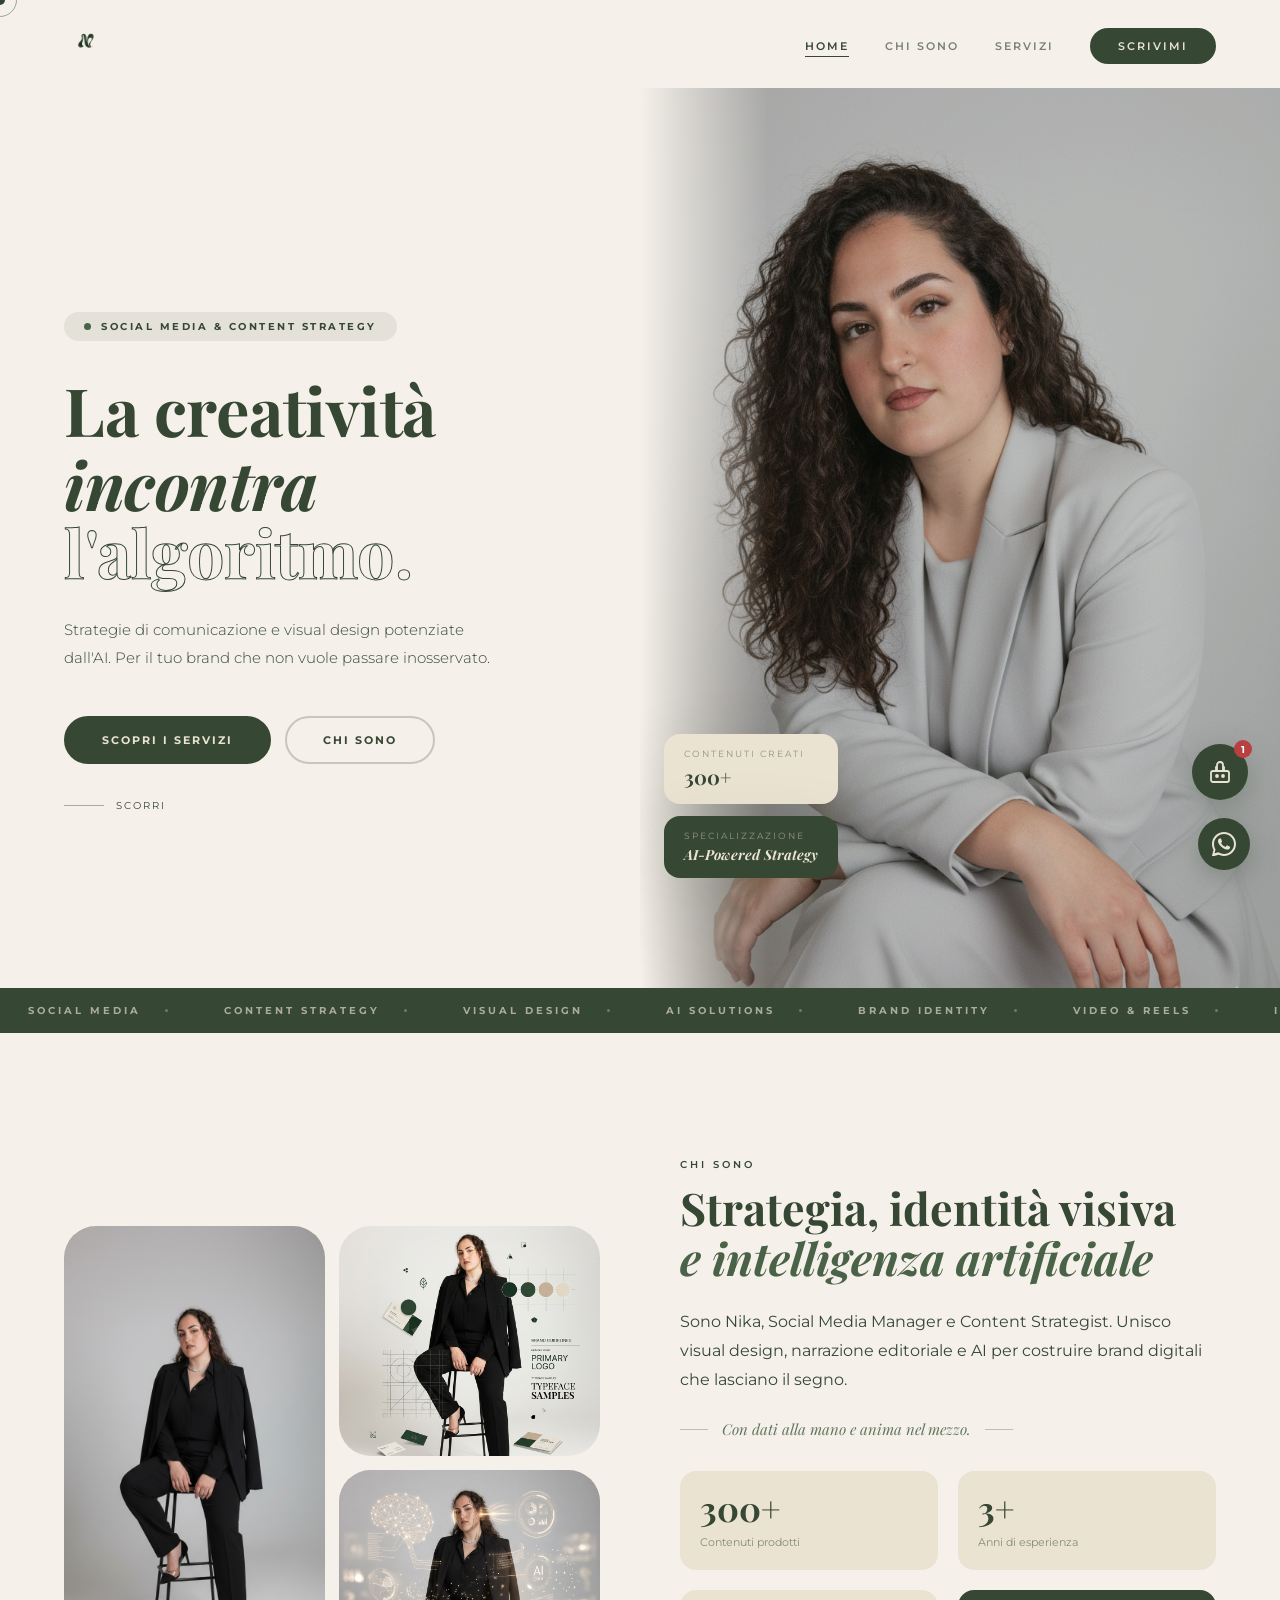
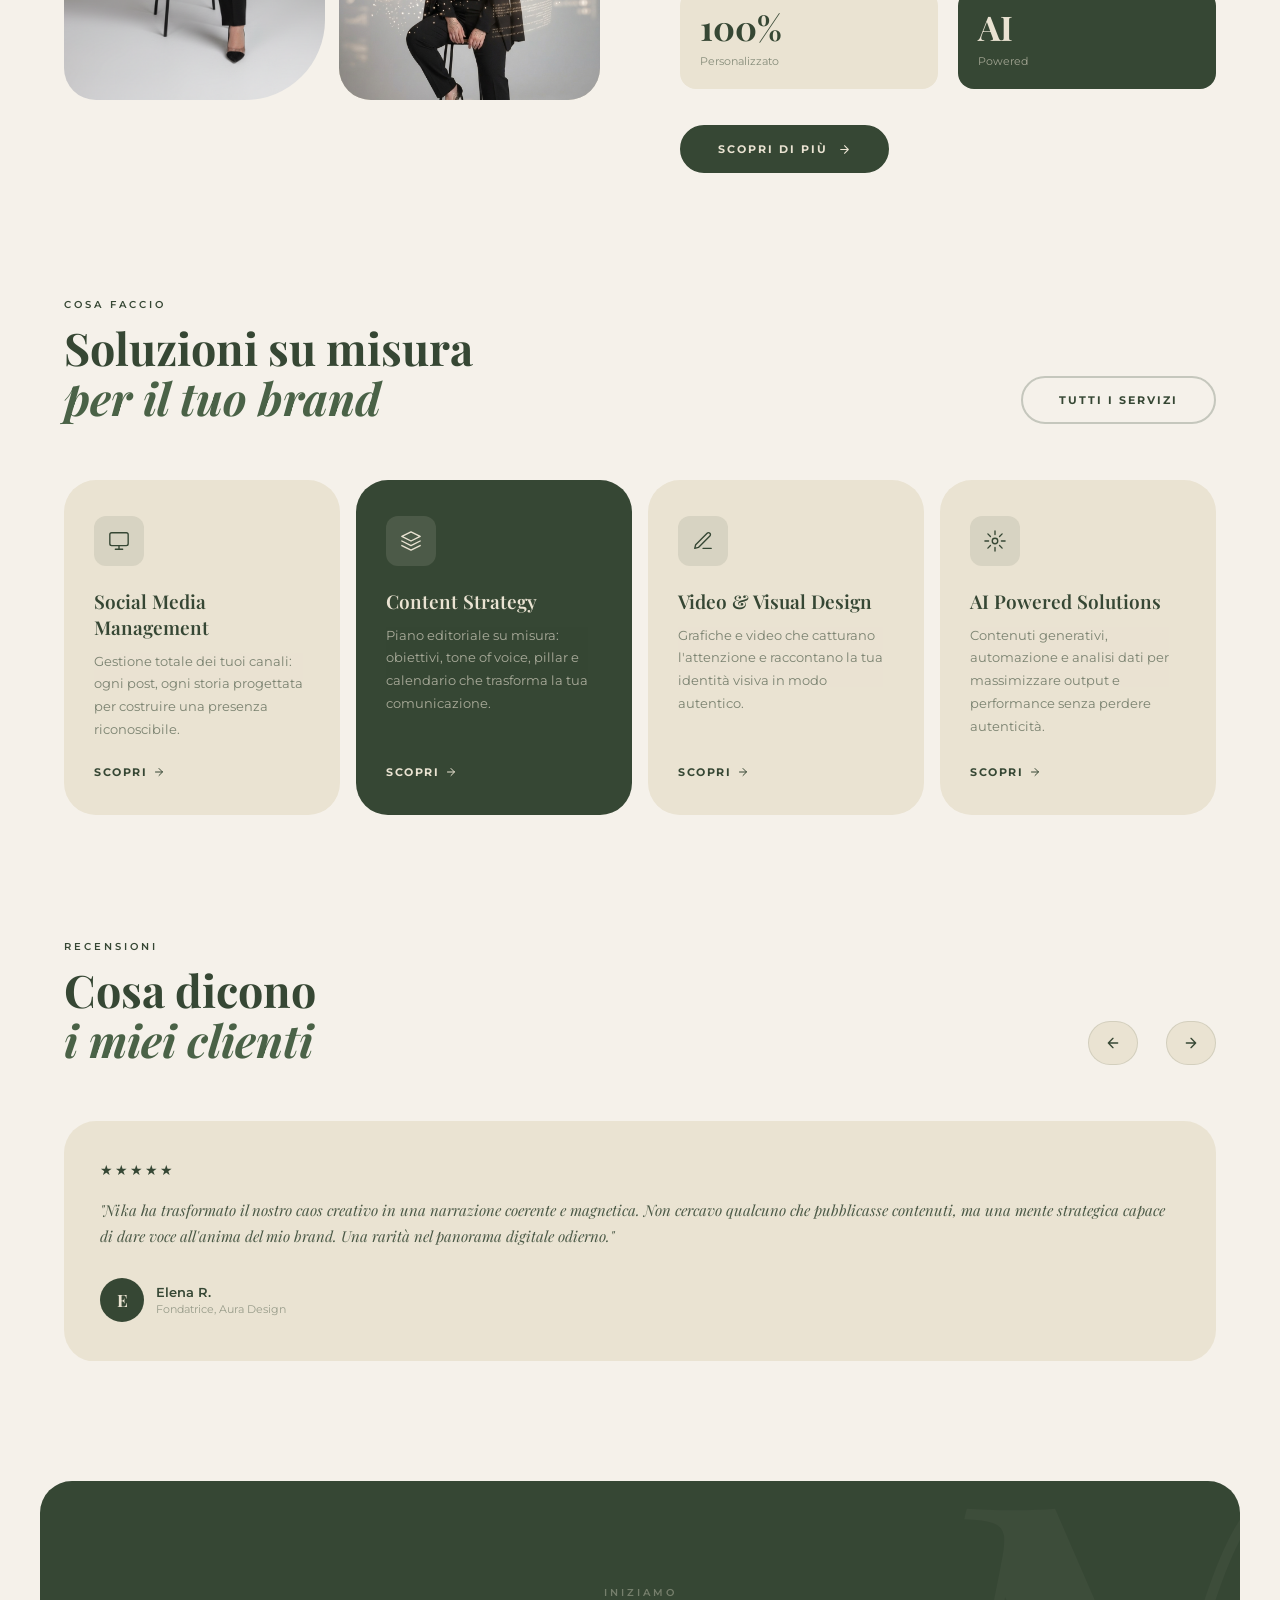
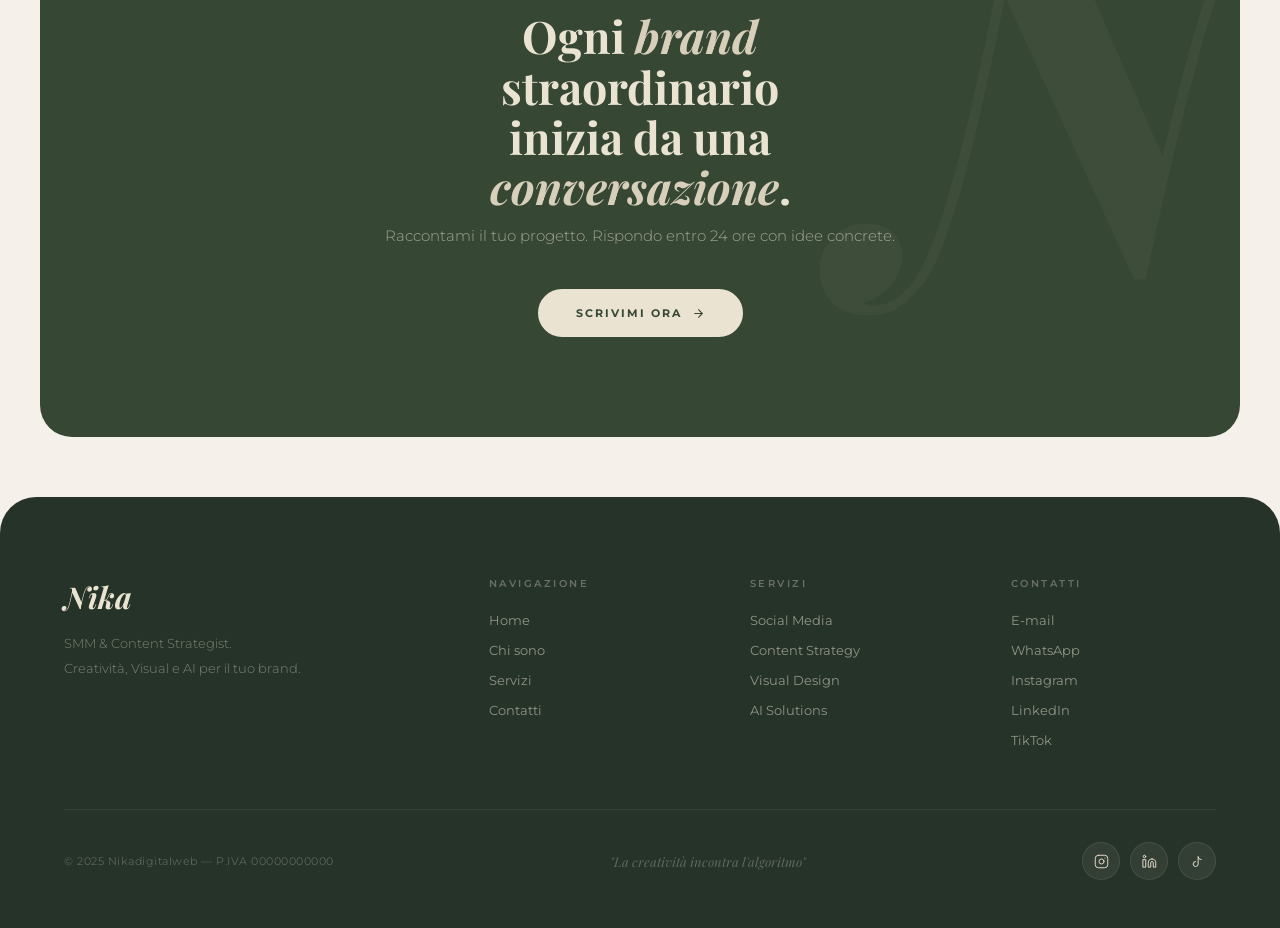
==== commit af5f1793: "Add files via upload" ====
--- a/index.html
+++ b/index.html
@@ -275,9 +275,9 @@
 @media (max-width: 1024px) {
   .hero { grid-template-columns: 1fr; padding-top: 88px; }
   .hero-left { padding: 60px 32px 40px; }
-  .hero-right { height: 60vw; min-height: 320px; }
+  .hero-right { height: 70vw; min-height: 360px; }
   .hero-right-overlay { background: linear-gradient(to right, var(--beige-light) 0%, transparent 30%); }
-  .hero-chips { bottom: 24px; left: 16px; }
+  .hero-chips { bottom: 20px; left: 16px; gap: 10px; }
   .about-teaser { padding: 80px 32px; gap: 48px; }
   .servizi-teaser { padding: 0 32px 80px; }
   .testimonials { padding: 0 32px 80px; }
@@ -286,16 +286,33 @@
 }
 @media (max-width: 768px) {
   .hero-left { padding: 40px 20px 32px; }
-  .hero-right { height: 55vw; }
+  .hero-right { height: 75vw; min-height: 300px; }
   .hero-btns { flex-direction: column; }
+  .hero-btns .btn { width: 100%; justify-content: center; }
+  /* hero-chips: più compatte su mobile */
+  .hero-chips { bottom: 16px; left: 12px; gap: 8px; }
+  .hero-chip { padding: 10px 14px; }
+  .hero-chip strong { font-size: 16px; }
+  .hero-chip.dark strong { font-size: 12px; }
+  /* about */
   .about-teaser { grid-template-columns: 1fr; padding: 60px 20px; }
-  .about-img-grid { grid-template-rows: 200px 130px; }
+  .about-img-grid { grid-template-columns: 1fr 1fr; grid-template-rows: auto; height: 280px; }
+  .about-img-item:first-child { grid-row: span 2; }
   .sec-header { flex-direction: column; align-items: flex-start; gap: 20px; }
   .cards-grid { grid-template-columns: 1fr; }
   .t-card { min-width: 100%; }
   .cta-banner { margin: 0 12px 0; padding: 56px 24px; }
   .cta-banner .heading { font-size: 28px; }
   .about-nums { grid-template-columns: 1fr 1fr; }
+}
+@media (max-width: 480px) {
+  .hero-right { height: 85vw; }
+  .hero-chips { flex-direction: row; flex-wrap: wrap; bottom: 12px; left: 10px; right: 10px; }
+  .hero-chip { flex: 1; min-width: 120px; }
+  .about-img-grid { height: 220px; }
+  .about-nums { grid-template-columns: 1fr 1fr; gap: 12px; }
+  .about-num-item { padding: 14px; }
+  .about-num-item strong { font-size: 26px; }
 }
 </style>
 
@@ -530,7 +547,7 @@
     <div class="footer-col">
       <h4>Contatti</h4>
       <ul>
-      <li><a href="mailto:info@nikadigitalweb.com">E-mail</a></li>
+      <li><a href="/cdn-cgi/l/email-protection#61080f070e210f080a000508060815000d1604034f020e0c">E-mail</a></li>
         <li><a href="https://wa.me/393318461681">WhatsApp</a></li>
         <li><a href="https://www.instagram.com/nikadigital.hub/" target="_blank">Instagram</a></li>
         <li><a href="https://www.linkedin.com/in/nicolemarradigital/" target="_blank">LinkedIn</a></li>
@@ -550,11 +567,303 @@
   </div>
 </footer>
 
+<!-- CHATBOT -->
+<div id="chat-bubble" onclick="toggleChat()" title="Chatta con me">
+  <svg width="24" height="24" viewBox="0 0 24 24" fill="none" stroke="currentColor" stroke-width="1.8" stroke-linecap="round" stroke-linejoin="round"><rect x="3" y="11" width="18" height="11" rx="2"/><path d="M12 2a3 3 0 0 1 3 3v6H9V5a3 3 0 0 1 3-3z"/><circle cx="9" cy="16" r="1" fill="currentColor"/><circle cx="15" cy="16" r="1" fill="currentColor"/><path d="M8 11V7"/><path d="M16 11V7"/></svg>
+  <span id="chat-notif">1</span>
+</div>
+
+<div id="chat-window">
+  <div id="chat-header">
+    <div id="chat-avatar">N</div>
+    <div>
+      <div id="chat-name">Nika Digital</div>
+      <div id="chat-status">● Online — rispondo subito</div>
+    </div>
+    <button id="chat-close" onclick="toggleChat()">✕</button>
+  </div>
+  <div id="chat-messages"></div>
+  <div id="chat-options"></div>
+</div>
+
+<style>
+#chat-bubble {
+  position: fixed; bottom: 100px; right: 32px;
+  width: 56px; height: 56px;
+  background: var(--verde); color: var(--beige);
+  border-radius: 50%; display: flex; align-items: center; justify-content: center;
+  cursor: pointer; z-index: 1000;
+  box-shadow: 0 8px 30px rgba(54,71,52,0.35);
+  transition: transform 0.3s ease, box-shadow 0.3s ease;
+}
+#chat-bubble:hover { transform: scale(1.08); box-shadow: 0 12px 40px rgba(54,71,52,0.45); }
+#chat-notif {
+  position: absolute; top: -4px; right: -4px;
+  width: 18px; height: 18px;
+  background: #b94040; color: #fff;
+  border-radius: 50%; font-size: 10px; font-weight: 700;
+  display: flex; align-items: center; justify-content: center;
+  font-family: 'Montserrat', sans-serif;
+}
+#chat-window {
+  position: fixed; bottom: 170px; right: 32px;
+  width: 320px; max-height: 420px;
+  background: var(--beige-light);
+  border-radius: 20px;
+  box-shadow: 0 20px 60px rgba(54,71,52,0.22);
+  display: none; flex-direction: column;
+  z-index: 999; overflow: hidden;
+  font-family: 'Montserrat', sans-serif;
+}
+#chat-window.open { display: flex; }
+#chat-header {
+  background: var(--verde); color: var(--beige);
+  padding: 14px 18px; display: flex; align-items: center; gap: 12px;
+  flex-shrink: 0;
+}
+#chat-avatar {
+  width: 36px; height: 36px; border-radius: 50%;
+  background: rgba(234,227,210,0.18);
+  display: flex; align-items: center; justify-content: center;
+  font-family: 'Playfair Display', serif; font-size: 15px; font-style: italic;
+  color: var(--beige); flex-shrink: 0;
+}
+#chat-name { font-size: 13px; font-weight: 600; letter-spacing: 0.3px; }
+#chat-status { font-size: 10px; opacity: 0.6; letter-spacing: 0.5px; margin-top: 2px; }
+#chat-close {
+  margin-left: auto; background: none; border: none;
+  color: var(--beige); opacity: 0.75; cursor: pointer;
+  font-size: 20px; line-height: 1; padding: 4px 8px;
+  transition: opacity 0.2s; font-family: 'Montserrat', sans-serif;
+  z-index: 10; position: relative;
+}
+#chat-close:hover { opacity: 1; }
+  pointer-events: all; z-index: 10; position: relative;
+}
+#chat-close:hover { opacity: 1; }
+#chat-messages {
+  flex: 1; overflow-y: auto; padding: 14px 14px 8px;
+  display: flex; flex-direction: column; gap: 8px;
+  scroll-behavior: smooth; min-height: 120px;
+}
+#chat-messages::-webkit-scrollbar { width: 3px; }
+#chat-messages::-webkit-scrollbar-thumb { background: var(--beige-dark); border-radius: 2px; }
+.msg {
+  max-width: 84%; padding: 10px 14px;
+  border-radius: 16px; font-size: 12.5px; line-height: 1.6;
+  animation: msgIn 0.28s ease;
+}
+@keyframes msgIn { from { opacity: 0; transform: translateY(6px); } to { opacity: 1; transform: translateY(0); } }
+.msg-bot {
+  background: var(--beige); color: var(--verde);
+  border-bottom-left-radius: 4px; align-self: flex-start;
+}
+.msg-user {
+  background: var(--verde); color: var(--beige);
+  border-bottom-right-radius: 4px; align-self: flex-end;
+  font-weight: 500;
+}
+#chat-options {
+  padding: 10px 14px 14px; border-top: 1px solid rgba(54,71,52,0.08);
+  display: flex; flex-direction: column; gap: 6px;
+  max-height: 210px; overflow-y: auto; flex-shrink: 0;
+}
+#chat-options::-webkit-scrollbar { width: 3px; }
+#chat-options::-webkit-scrollbar-thumb { background: var(--beige-dark); border-radius: 2px; }
+.c-btn {
+  background: var(--beige); border: 1.5px solid rgba(54,71,52,0.13);
+  border-radius: 50px; padding: 8px 16px;
+  font-family: 'Montserrat', sans-serif; font-size: 12px;
+  color: var(--verde); cursor: pointer; text-align: left;
+  transition: all 0.2s ease; font-weight: 500; width: 100%;
+}
+.c-btn:hover { background: var(--verde); color: var(--beige); border-color: var(--verde); }
+.c-btn-link {
+  background: rgba(54,71,52,0.07); border: 1.5px solid rgba(54,71,52,0.2);
+  border-radius: 50px; padding: 8px 16px;
+  font-family: 'Montserrat', sans-serif; font-size: 11.5px;
+  color: var(--verde); cursor: pointer; text-align: center;
+  transition: all 0.2s ease; font-weight: 600; width: 100%;
+  text-decoration: none; display: block; letter-spacing: 0.3px;
+}
+.c-btn-link:hover { background: var(--verde); color: var(--beige); border-color: var(--verde); }
+.c-btn-menu {
+  background: none; border: none; color: var(--verde);
+  opacity: 0.45; font-size: 11px; font-family: 'Montserrat', sans-serif;
+  cursor: pointer; padding: 2px 0; letter-spacing: 0.5px;
+  transition: opacity 0.2s; align-self: center; width: auto;
+}
+.c-btn-menu:hover { opacity: 0.85; }
+#chat-close, #chat-bubble, .c-btn, .c-btn-link, .c-btn-menu {
+  cursor: pointer !important;
+}
+@media (max-width: 768px) {
+  #chat-bubble { bottom: 80px; right: 16px; width: 50px; height: 50px; }
+  #chat-window { right: 10px; left: 10px; width: auto; bottom: 140px; max-height: 65vh; }
+}
+@media (max-width: 480px) {
+  #chat-window { right: 8px; left: 8px; bottom: 130px; max-height: 60vh; }
+}
+</style>
+
+<script>
+var chatOpen = false;
+var msgEl = document.getElementById('chat-messages');
+var optEl = document.getElementById('chat-options');
+
+var tree = {
+  main: {
+    bot: 'Ciao! 👋 Sono l\'assistente virtuale di Nika Digital. Come posso aiutarti oggi?',
+    opts: [
+      { label: '🙋 Chi è Nika?', next: 'chi' },
+      { label: '✨ Servizi offerti', next: 'servizi' },
+      { label: '🚀 Come iniziare', next: 'iniziare' },
+      { label: '📬 Contatti', next: 'contatti' }
+    ]
+  },
+  chi: {
+    bot: 'Nika è una Social Media Manager & Content Strategist. Crea strategie digitali su misura integrando creatività, dati e intelligenza artificiale per far crescere brand che vogliono lasciare il segno.',
+    opts: [
+      { label: '📚 La sua formazione', next: 'formazione' },
+      { label: '🖼 Il suo portfolio', next: 'portfolio', link: 'chi-sono.html' },
+      { label: '↩ Torna al menu', next: 'main' }
+    ]
+  },
+  formazione: {
+    bot: 'Nika ha un background in commercio estero e fitness coaching, con una passione sempre viva per i contenuti digitali. Ha poi completato corsi specializzati in Digital Marketing, Content Strategy con AI e Web Creation.',
+    opts: [
+      { label: '✨ Vedi i servizi', next: 'servizi' },
+      { label: '↩ Menu principale', next: 'main' }
+    ]
+  },
+  portfolio: {
+    bot: 'Nel portfolio trovi esempi di contenuti visivi, reel, grafiche e strategie realizzate per clienti reali. Puoi anche seguirla su Instagram @nikadigital.hub!',
+    opts: [
+      { label: '→ Vai alla pagina Chi Sono', next: null, link: 'chi-sono.html' },
+      { label: '↩ Menu principale', next: 'main' }
+    ]
+  },
+  servizi: {
+    bot: 'Nika offre quattro aree di specializzazione. Quale ti interessa approfondire?',
+    opts: [
+      { label: '📱 Social Media Management', next: 'smm' },
+      { label: '📋 Content Strategy', next: 'strategy' },
+      { label: '🎬 Video & Visual Design', next: 'visual' },
+      { label: '🤖 AI Powered Solutions', next: 'ai' },
+      { label: '↩ Menu principale', next: 'main' }
+    ]
+  },
+  smm: {
+    bot: 'Gestione totale e strategica dei tuoi canali social: calendario editoriale, creazione contenuti, community management e report mensili con analisi delle performance.',
+    opts: [
+      { label: '→ Scopri tutti i servizi', next: null, link: 'servizi.html' },
+      { label: '↩ Torna ai servizi', next: 'servizi' },
+      { label: '↩ Menu principale', next: 'main' }
+    ]
+  },
+  strategy: {
+    bot: 'Definizione di obiettivi, tone of voice, pillar editoriali e un piano d\'azione narrativo. Ogni contenuto ha uno scopo preciso, misurato con dati reali.',
+    opts: [
+      { label: '→ Scopri tutti i servizi', next: null, link: 'servizi.html' },
+      { label: '↩ Torna ai servizi', next: 'servizi' },
+      { label: '↩ Menu principale', next: 'main' }
+    ]
+  },
+  visual: {
+    bot: 'Grafiche, reel e video su misura per il tuo brand. Contenuti visivi che catturano l\'attenzione, raccontano la tua identità e convertono.',
+    opts: [
+      { label: '→ Scopri tutti i servizi', next: null, link: 'servizi.html' },
+      { label: '↩ Torna ai servizi', next: 'servizi' },
+      { label: '↩ Menu principale', next: 'main' }
+    ]
+  },
+  ai: {
+    bot: 'Nika integra l\'intelligenza artificiale nel suo metodo: automazione, generazione contenuti, analisi predittiva dei trend. Più output, più risultati — zero qualità sacrificata.',
+    opts: [
+      { label: '→ Scopri tutti i servizi', next: null, link: 'servizi.html' },
+      { label: '↩ Torna ai servizi', next: 'servizi' },
+      { label: '↩ Menu principale', next: 'main' }
+    ]
+  },
+  iniziare: {
+    bot: 'Iniziare è semplice! Il primo passo è una call conoscitiva gratuita di 30 minuti in cui si esplorano le tue esigenze, gli obiettivi e la visione del tuo brand.',
+    opts: [
+      { label: '📅 Prenota la call gratuita', next: null, link: 'contatti.html' },
+      { label: '💬 Scrivile su WhatsApp', next: null, link: 'https://wa.me/393318461681' },
+      { label: '💰 Quanto costa?', next: 'costi' },
+      { label: '↩ Menu principale', next: 'main' }
+    ]
+  },
+  costi: {
+    bot: 'Non esistono pacchetti standard: ogni progetto è unico. La proposta viene costruita dopo la call conoscitiva gratuita, in base alle tue reali esigenze e al tuo budget.',
+    opts: [
+      { label: '📅 Prenota la call gratuita', next: null, link: 'contatti.html' },
+      { label: '↩ Menu principale', next: 'main' }
+    ]
+  },
+  contatti: {
+    bot: 'Puoi contattare Nika nei seguenti modi. Risponde sempre entro 24 ore con idee concrete! 🌿',
+    opts: [
+      { label: '✉️ Form di contatto', next: null, link: 'contatti.html' },
+      { label: '💬 WhatsApp', next: null, link: 'https://wa.me/393318461681' },
+      { label: '📸 Instagram', next: null, link: 'https://www.instagram.com/nikadigital.hub/' },
+      { label: '💼 LinkedIn', next: null, link: 'https://www.linkedin.com/in/nicolemarradigital/' },
+      { label: '↩ Menu principale', next: 'main' }
+    ]
+  }
+};
+
+function toggleChat() {
+  chatOpen = !chatOpen;
+  var win = document.getElementById('chat-window');
+  if (chatOpen) {
+    win.classList.add('open');
+    document.getElementById('chat-notif').style.display = 'none';
+    if (msgEl.children.length === 0) goTo('main', null);
+  } else {
+    win.classList.remove('open');
+  }
+}
+
+function addMsg(type, text) {
+  var d = document.createElement('div');
+  d.className = 'msg msg-' + type;
+  d.textContent = text;
+  msgEl.appendChild(d);
+  msgEl.scrollTop = msgEl.scrollHeight;
+}
+
+function goTo(nodeKey, userLabel) {
+  if (userLabel) addMsg('user', userLabel);
+  var node = tree[nodeKey];
+  optEl.innerHTML = '';
+  setTimeout(function() {
+    addMsg('bot', node.bot);
+    node.opts.forEach(function(opt) {
+      if (opt.link) {
+        var a = document.createElement('a');
+        a.className = 'c-btn-link';
+        a.textContent = opt.label;
+        a.href = opt.link;
+        if (opt.link.startsWith('http')) a.target = '_blank';
+        optEl.appendChild(a);
+      } else {
+        var btn = document.createElement('button');
+        btn.className = opt.next === 'main' ? 'c-btn-menu' : 'c-btn';
+        btn.textContent = opt.label;
+        btn.onclick = function() { goTo(opt.next, opt.label); };
+        optEl.appendChild(btn);
+      }
+    });
+  }, 350);
+}
+</script>
+
 <a href="https://wa.me/393318461681" target="_blank" class="wa-btn" aria-label="WhatsApp">
   <svg width="24" height="24" viewBox="0 0 24 24" fill="var(--beige)"><path d="M17.472 14.382c-.297-.149-1.758-.867-2.03-.967-.273-.099-.471-.148-.67.15-.197.297-.767.966-.94 1.164-.173.199-.347.223-.644.075-.297-.15-1.255-.463-2.39-1.475-.883-.788-1.48-1.761-1.653-2.059-.173-.297-.018-.458.13-.606.134-.133.298-.347.446-.52.149-.174.198-.298.298-.497.099-.198.05-.371-.025-.52-.075-.149-.669-1.612-.916-2.207-.242-.579-.487-.5-.669-.51-.173-.008-.371-.01-.57-.01-.198 0-.52.074-.792.372-.272.297-1.04 1.016-1.04 2.479 0 1.462 1.065 2.875 1.213 3.074.149.198 2.096 3.2 5.077 4.487.709.306 1.262.489 1.694.625.712.227 1.36.195 1.871.118.571-.085 1.758-.719 2.006-1.413.248-.694.248-1.289.173-1.413-.074-.124-.272-.198-.57-.347z"/><path d="M12 0C5.373 0 0 5.373 0 12c0 2.117.554 4.103 1.523 5.828L.057 23.428a.75.75 0 0 0 .916.916l5.628-1.472A11.953 11.953 0 0 0 12 24c6.627 0 12-5.373 12-12S18.627 0 12 0zm0 22c-1.907 0-3.698-.528-5.228-1.444l-.374-.223-3.88 1.016 1.03-3.762-.244-.389A9.96 9.96 0 0 1 2 12C2 6.477 6.477 2 12 2s10 4.477 10 10-4.477 10-10 10z"/></svg>
 </a>
 
-<script src="shared.js"></script>
+<script data-cfasync="false" src="/cdn-cgi/scripts/5c5dd728/cloudflare-static/email-decode.min.js"></script><script src="shared.js"></script>
 <script>
 document.addEventListener("DOMContentLoaded", function () {
   var outer = document.querySelector(".carousel-outer");
@@ -620,11 +929,3 @@
   outer.addEventListener("touchend", function (e) {
     var diff = startX - e.changedTouches[0].clientX;
     if (Math.abs(diff) > 40) { resetAuto(); go(cur + (diff > 0 ? 1 : -1)); }
-  });
-
-  /* ── Ricalcola al resize ── */
-  window.addEventListener("resize", function () { setWidths(); go(cur); });
-});
-</script>
-</body>
-</html>
--- a/shared.css
+++ b/shared.css
@@ -0,0 +1,251 @@
+/* ============================================
+   NIKA — SHARED STYLES v2
+   Navbar + Footer + Base identici su tutte le pagine
+   ============================================ */
+
+@import url('https://fonts.googleapis.com/css2?family=Playfair+Display:ital,wght@0,400;0,600;0,700;1,400;1,600&family=Montserrat:wght@300;400;500;600;700&display=swap');
+
+:root {
+  --verde:       #364734;
+  --verde-light: #4a6247;
+  --verde-dark:  #253328;
+  --beige:       #EAE3D2;
+  --beige-dark:  #d8cfbb;
+  --beige-light: #f5f1ea;
+  --text-dark:   #1a2419;
+  --gold:        #b8a87a;
+  --r-xl: 32px;
+  --r-lg: 24px;
+  --r-md: 16px;
+  --r-sm: 12px;
+  --ease: cubic-bezier(0.25, 0.46, 0.45, 0.94);
+  --t: all 0.4s var(--ease);
+  --shadow: 0 20px 60px rgba(54,71,52,0.10);
+  --shadow-lg: 0 32px 80px rgba(54,71,52,0.16);
+}
+
+*, *::before, *::after { box-sizing: border-box; margin: 0; padding: 0; }
+html { scroll-behavior: smooth; font-size: 16px; }
+body {
+  font-family: 'Montserrat', sans-serif;
+  background: var(--beige-light);
+  color: var(--text-dark);
+  overflow-x: hidden;
+  cursor: none;
+}
+img { display: block; max-width: 100%; }
+a { text-decoration: none; }
+
+::-webkit-scrollbar { width: 3px; }
+::-webkit-scrollbar-track { background: var(--beige); }
+::-webkit-scrollbar-thumb { background: var(--verde); border-radius: 2px; }
+
+/* ── CURSOR ── */
+#cursor {
+  width: 10px; height: 10px; border-radius: 50%;
+  background: var(--verde); mix-blend-mode: multiply;
+  position: fixed; top: 0; left: 0; z-index: 9999;
+  pointer-events: none;
+  transform: translate(-50%, -50%);
+  transition: transform .15s ease, width .3s ease, height .3s ease, background .3s ease;
+}
+#cursor-follower {
+  width: 34px; height: 34px; border-radius: 50%;
+  border: 1.5px solid var(--verde);
+  position: fixed; top: 0; left: 0; z-index: 9998;
+  pointer-events: none; opacity: .45;
+  transform: translate(-50%, -50%);
+  transition: transform .42s var(--ease), opacity .3s;
+}
+
+/* ── REVEAL ── */
+.reveal { opacity: 0; transform: translateY(24px); transition: opacity .7s ease, transform .7s ease; }
+.reveal.in { opacity: 1; transform: none; }
+.d1 { transition-delay: .10s; }
+.d2 { transition-delay: .20s; }
+.d3 { transition-delay: .30s; }
+.d4 { transition-delay: .40s; }
+.d5 { transition-delay: .50s; }
+
+/* ── UTILITY ── */
+.tag {
+  display: inline-block;
+  font-size: 10px; font-weight: 600; letter-spacing: 3px;
+  text-transform: uppercase; color: var(--verde); opacity: .55;
+  margin-bottom: 12px;
+}
+.tag-light { color: var(--beige-dark); opacity: .65; }
+.heading {
+  font-family: 'Playfair Display', serif;
+  font-size: clamp(30px, 3.5vw, 50px);
+  line-height: 1.12; color: var(--verde); font-weight: 700;
+}
+.heading em { font-style: italic; color: var(--verde-light); }
+.heading-light { color: var(--beige); }
+.heading-light em { color: var(--beige-dark); }
+
+.btn {
+  display: inline-flex; align-items: center; gap: 10px;
+  padding: 15px 36px; border-radius: 50px;
+  font-size: 11px; font-weight: 700; letter-spacing: 2px;
+  text-transform: uppercase; transition: var(--t);
+  font-family: 'Montserrat', sans-serif;
+  border: 2px solid transparent; cursor: pointer;
+}
+.btn-dark { background: var(--verde); color: var(--beige); border-color: var(--verde); }
+.btn-dark:hover { background: var(--verde-dark); border-color: var(--verde-dark); transform: translateY(-2px); box-shadow: 0 14px 40px rgba(54,71,52,.3); }
+.btn-light { background: var(--beige); color: var(--verde); border-color: var(--beige); }
+.btn-light:hover { transform: translateY(-2px); box-shadow: 0 14px 40px rgba(0,0,0,.25); }
+.btn-ghost { background: transparent; color: var(--verde); border-color: rgba(54,71,52,.25); }
+.btn-ghost:hover { border-color: var(--verde); transform: translateY(-2px); }
+.btn svg { flex-shrink: 0; }
+
+/* ══════════════════════════════
+   NAVBAR
+══════════════════════════════ */
+.site-nav {
+  position: fixed; inset: 0 0 auto 0;
+  z-index: 1000;
+  height: 88px; padding: 0 64px;
+  display: flex; align-items: center; justify-content: space-between;
+  transition: var(--t);
+  background: transparent;
+}
+.site-nav.solid {
+  background: rgba(245,241,234,.96);
+  backdrop-filter: blur(18px); -webkit-backdrop-filter: blur(18px);
+  height: 70px;
+  box-shadow: 0 1px 0 rgba(54,71,52,.07);
+}
+.nav-logo img { height: 72px; transition: var(--t); }
+.site-nav.solid .nav-logo img { height: 56px; }
+
+.nav-links { display: flex; gap: 36px; list-style: none; align-items: center; }
+.nav-links a {
+  font-size: 11px; font-weight: 600; letter-spacing: 2px; text-transform: uppercase;
+  color: var(--verde); opacity: .65; transition: var(--t); position: relative;
+}
+.nav-links a::after {
+  content: ''; position: absolute; bottom: -4px; left: 0; right: 100%;
+  height: 1px; background: var(--verde); transition: right .3s ease;
+}
+.nav-links a:hover, .nav-links a.active { opacity: 1; }
+.nav-links a:hover::after, .nav-links a.active::after { right: 0; }
+.nav-links .nav-cta {
+  background: var(--verde); color: var(--beige) !important;
+  opacity: 1 !important; padding: 11px 28px; border-radius: 50px;
+}
+.nav-links .nav-cta::after { display: none !important; }
+.nav-links .nav-cta:hover { background: var(--verde-dark); transform: translateY(-1px); }
+
+/* hamburger */
+.hamburger { display: none; flex-direction: column; gap: 5px; cursor: pointer; z-index: 1001; }
+.hamburger span { display: block; width: 22px; height: 2px; background: var(--verde); border-radius: 2px; transition: var(--t); }
+.hamburger.is-open span:nth-child(1) { transform: translateY(7px) rotate(45deg); }
+.hamburger.is-open span:nth-child(2) { opacity: 0; transform: scaleX(0); }
+.hamburger.is-open span:nth-child(3) { transform: translateY(-7px) rotate(-45deg); }
+
+/* mobile menu */
+.mob-menu {
+  display: none; position: fixed; inset: 0;
+  background: var(--verde); z-index: 999;
+  flex-direction: column; align-items: center; justify-content: center;
+  gap: 32px;
+}
+.mob-menu.is-open { display: flex; }
+.mob-menu a {
+  font-family: 'Playfair Display', serif;
+  font-size: 38px; font-style: italic; color: var(--beige); opacity: .85;
+  transition: var(--t);
+}
+.mob-menu a:hover { opacity: 1; }
+.mob-close {
+  position: absolute; top: 28px; right: 36px;
+  font-size: 26px; color: var(--beige); background: none; border: none; cursor: pointer;
+}
+.mob-social { display: flex; gap: 20px; margin-top: 16px; }
+.mob-social a { font-size: 11px; letter-spacing: 2px; text-transform: uppercase; color: var(--beige); opacity: .5; }
+
+/* ══════════════════════════════
+   FOOTER (identico su tutte le pagine)
+══════════════════════════════ */
+.site-footer {
+  background: var(--verde-dark);
+  border-radius: 36px 36px 0 0;
+  padding: 80px 64px 48px;
+  margin-top: 60px;
+}
+.footer-grid {
+  display: grid; grid-template-columns: 1.8fr 1fr 1fr 1fr;
+  gap: 56px; padding-bottom: 60px;
+  border-bottom: 1px solid rgba(234,227,210,.09);
+}
+.footer-brand p {
+  font-family: 'Playfair Display', serif;
+  font-size: 30px; font-weight: 700; font-style: italic;
+  color: var(--beige); margin-bottom: 14px;
+}
+.footer-brand span {
+  font-size: 13px; line-height: 1.9; color: var(--beige); opacity: .45;
+  font-weight: 300; display: block; max-width: 250px;
+}
+.footer-col h4 {
+  font-size: 10px; letter-spacing: 2.5px; text-transform: uppercase;
+  color: var(--beige); opacity: .35; font-weight: 600; margin-bottom: 20px;
+}
+.footer-col ul { list-style: none; display: flex; flex-direction: column; gap: 11px; }
+.footer-col ul a {
+  font-size: 13px; color: var(--beige); opacity: .55; transition: var(--t);
+}
+.footer-col ul a:hover { opacity: 1; }
+.footer-bottom {
+  display: flex; align-items: center; justify-content: space-between;
+  padding-top: 32px; flex-wrap: wrap; gap: 16px;
+}
+.footer-copy { font-size: 11px; color: var(--beige); opacity: .28; letter-spacing: .5px; }
+.footer-quote {
+  font-family: 'Playfair Display', serif;
+  font-size: 13px; font-style: italic; color: var(--beige); opacity: .3;
+}
+.footer-socials { display: flex; gap: 10px; }
+.fsoc {
+  width: 38px; height: 38px; border-radius: 50%;
+  background: rgba(234,227,210,.07); border: 1px solid rgba(234,227,210,.1);
+  display: flex; align-items: center; justify-content: center; transition: var(--t);
+}
+.fsoc:hover { background: rgba(234,227,210,.14); transform: translateY(-2px); }
+.fsoc svg { width: 15px; height: 15px; stroke: var(--beige); fill: none; stroke-width: 1.5; stroke-linecap: round; stroke-linejoin: round; }
+
+/* WhatsApp */
+.wa-btn {
+  position: fixed; bottom: 30px; right: 30px;
+  width: 52px; height: 52px; border-radius: 50%;
+  background: var(--verde); color: var(--beige);
+  display: flex; align-items: center; justify-content: center;
+  box-shadow: 0 8px 28px rgba(54,71,52,.35);
+  z-index: 997; transition: transform .3s ease;
+}
+.wa-btn:hover { transform: scale(1.1); }
+
+/* ── RESPONSIVE ── */
+@media (max-width: 1024px) {
+  .site-nav { padding: 0 32px; }
+  .nav-links { display: none; }
+  .hamburger { display: flex; }
+  .site-footer { padding: 60px 32px 40px; }
+  .footer-grid { grid-template-columns: 1fr 1fr; gap: 40px; }
+}
+@media (max-width: 640px) {
+  .cursor, #cursor-follower { display: none !important; }
+  body { cursor: auto; }
+  .site-nav { padding: 0 20px; }
+  /* mob-menu font leggermente ridotto per iPhone SE */
+  .mob-menu a { font-size: 32px; }
+  .site-footer { padding: 48px 20px 32px; border-radius: 24px 24px 0 0; }
+  .footer-grid { grid-template-columns: 1fr; gap: 28px; }
+  .footer-bottom { flex-direction: column; align-items: flex-start; gap: 12px; }
+  .footer-quote { display: none; }
+  .wa-btn { bottom: 18px; right: 18px; width: 46px; height: 46px; }
+  /* Headings responsivi globali */
+  .heading { font-size: clamp(24px, 7vw, 36px); }
+}
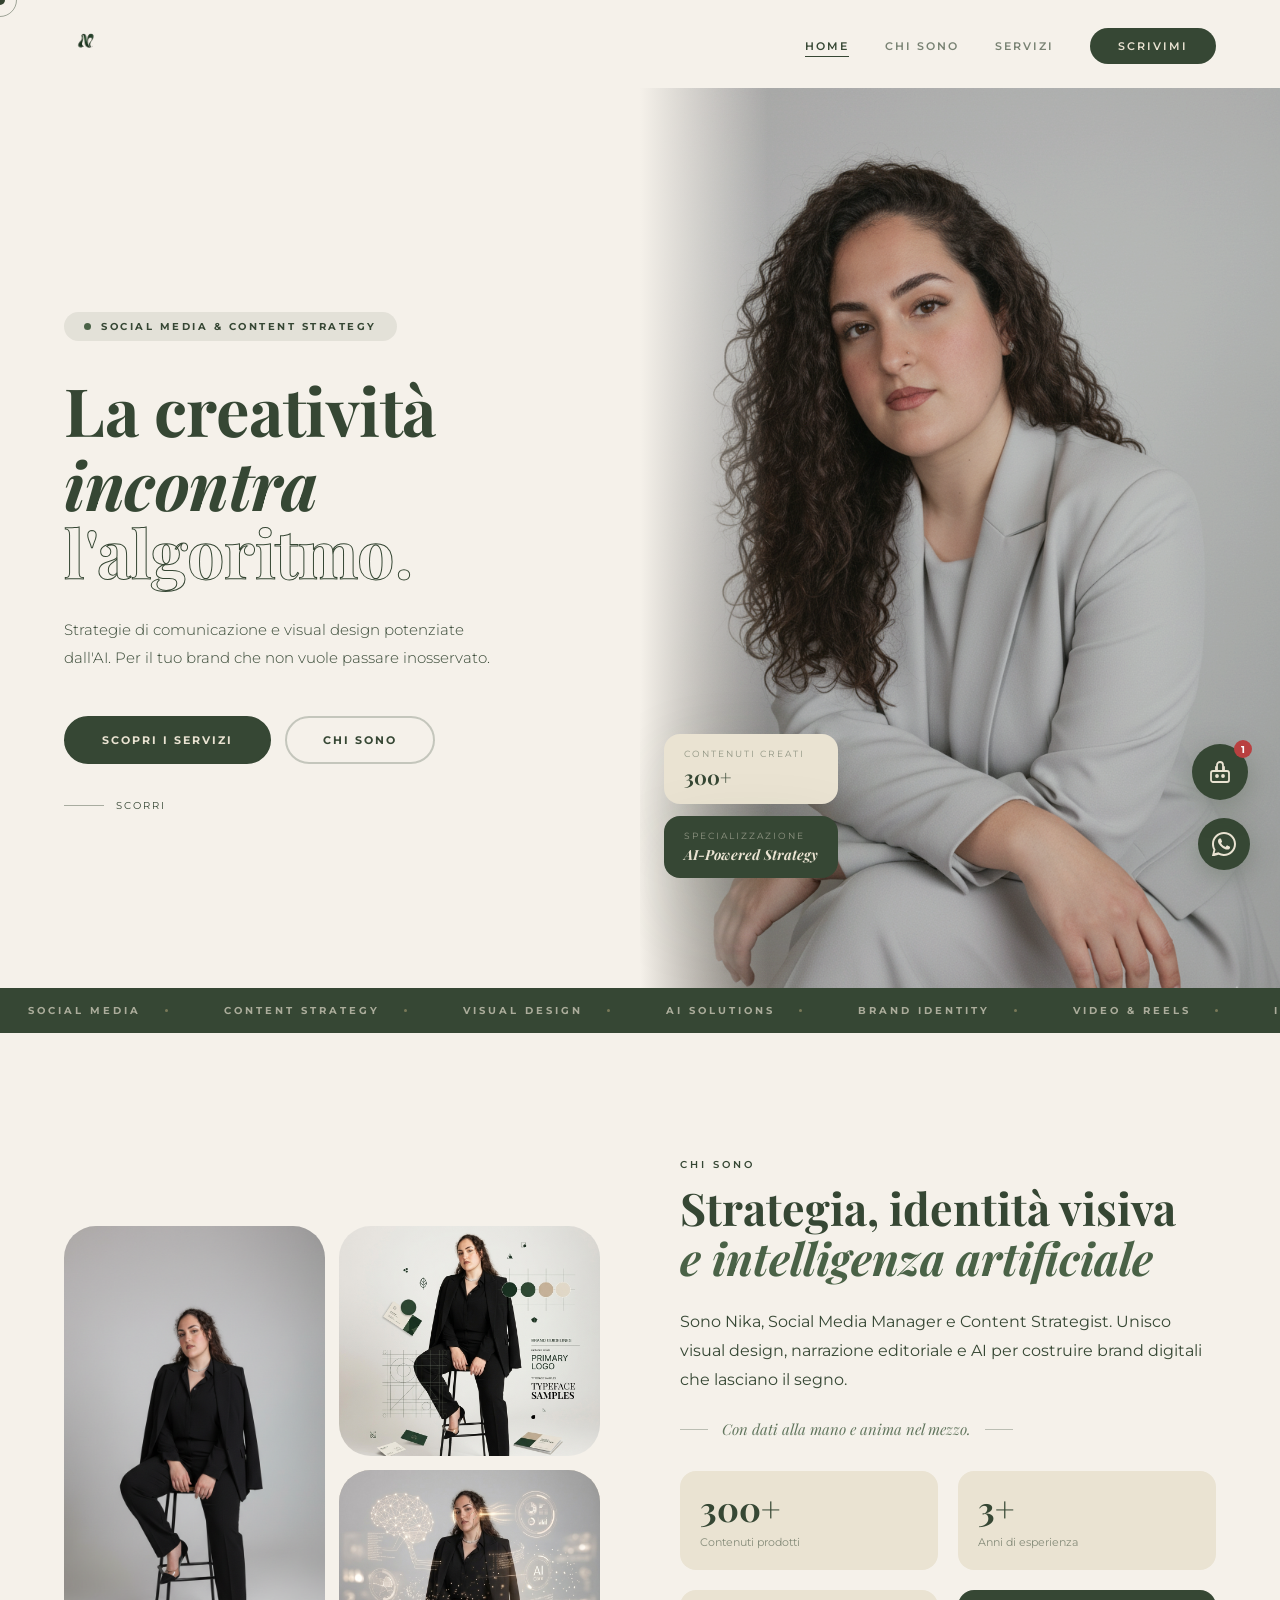
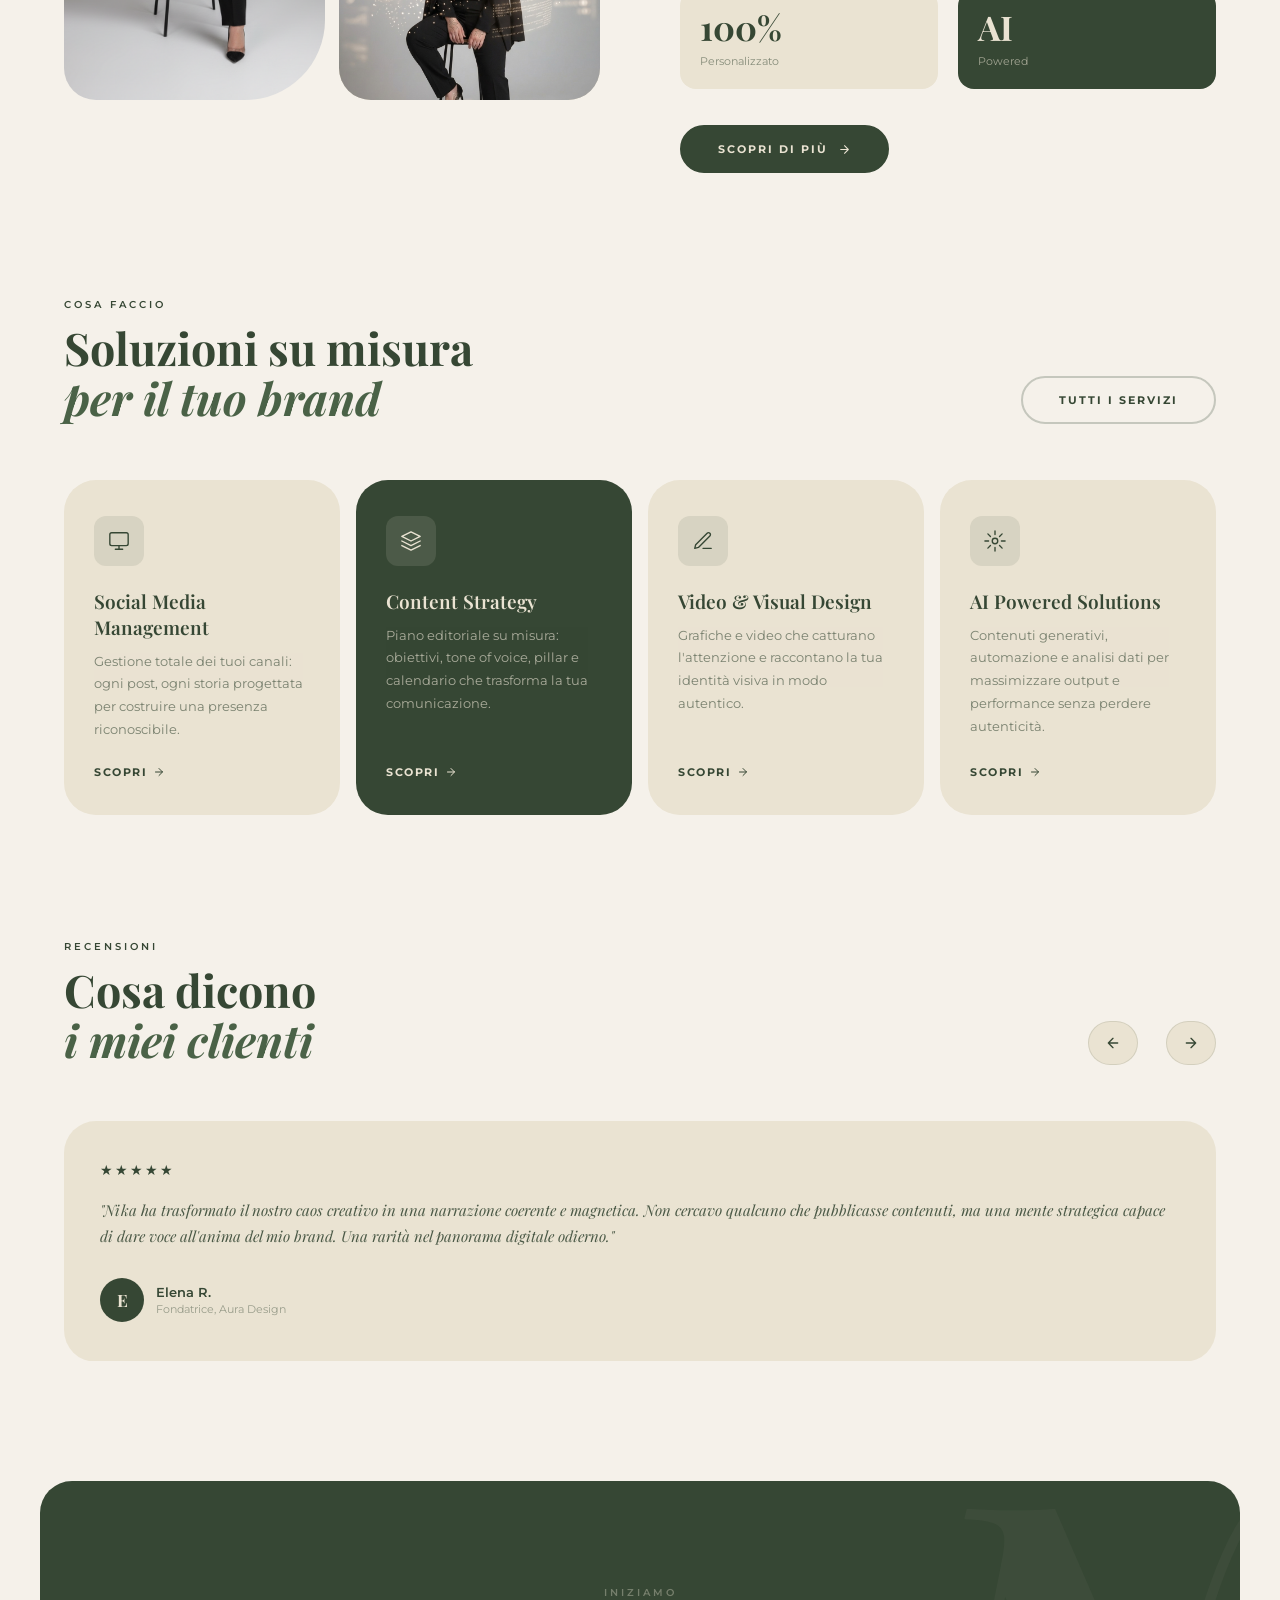
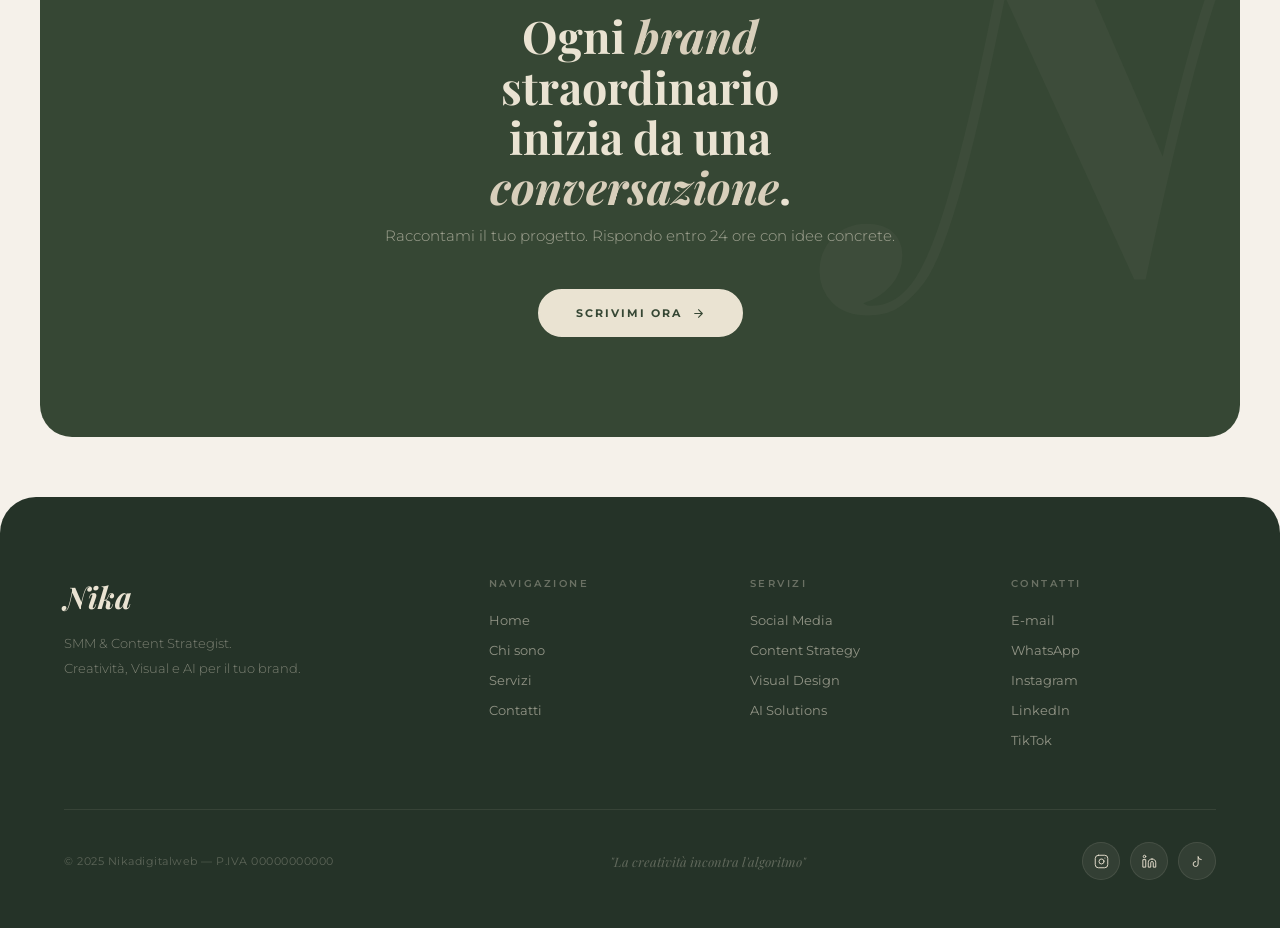
==== commit ff463e96: "Add files via upload" ====
--- a/index.html
+++ b/index.html
@@ -275,9 +275,9 @@
 @media (max-width: 1024px) {
   .hero { grid-template-columns: 1fr; padding-top: 88px; }
   .hero-left { padding: 60px 32px 40px; }
-  .hero-right { height: 70vw; min-height: 360px; }
+  .hero-right { height: 60vw; min-height: 320px; }
   .hero-right-overlay { background: linear-gradient(to right, var(--beige-light) 0%, transparent 30%); }
-  .hero-chips { bottom: 20px; left: 16px; gap: 10px; }
+  .hero-chips { bottom: 24px; left: 16px; }
   .about-teaser { padding: 80px 32px; gap: 48px; }
   .servizi-teaser { padding: 0 32px 80px; }
   .testimonials { padding: 0 32px 80px; }
@@ -286,33 +286,16 @@
 }
 @media (max-width: 768px) {
   .hero-left { padding: 40px 20px 32px; }
-  .hero-right { height: 75vw; min-height: 300px; }
+  .hero-right { height: 55vw; }
   .hero-btns { flex-direction: column; }
-  .hero-btns .btn { width: 100%; justify-content: center; }
-  /* hero-chips: più compatte su mobile */
-  .hero-chips { bottom: 16px; left: 12px; gap: 8px; }
-  .hero-chip { padding: 10px 14px; }
-  .hero-chip strong { font-size: 16px; }
-  .hero-chip.dark strong { font-size: 12px; }
-  /* about */
   .about-teaser { grid-template-columns: 1fr; padding: 60px 20px; }
-  .about-img-grid { grid-template-columns: 1fr 1fr; grid-template-rows: auto; height: 280px; }
-  .about-img-item:first-child { grid-row: span 2; }
+  .about-img-grid { grid-template-rows: 200px 130px; }
   .sec-header { flex-direction: column; align-items: flex-start; gap: 20px; }
   .cards-grid { grid-template-columns: 1fr; }
   .t-card { min-width: 100%; }
   .cta-banner { margin: 0 12px 0; padding: 56px 24px; }
   .cta-banner .heading { font-size: 28px; }
   .about-nums { grid-template-columns: 1fr 1fr; }
-}
-@media (max-width: 480px) {
-  .hero-right { height: 85vw; }
-  .hero-chips { flex-direction: row; flex-wrap: wrap; bottom: 12px; left: 10px; right: 10px; }
-  .hero-chip { flex: 1; min-width: 120px; }
-  .about-img-grid { height: 220px; }
-  .about-nums { grid-template-columns: 1fr 1fr; gap: 12px; }
-  .about-num-item { padding: 14px; }
-  .about-num-item strong { font-size: 26px; }
 }
 </style>
 
@@ -653,10 +636,42 @@
   border-radius: 16px; font-size: 12.5px; line-height: 1.6;
   animation: msgIn 0.28s ease;
 }
+.msg-typing {
+  display: flex; align-items: center; gap: 5px;
+  padding: 12px 16px; min-width: 56px;
+}
+.typing-dot {
+  width: 7px; height: 7px; border-radius: 50%;
+  background: var(--verde); opacity: 0.35;
+  animation: typingBounce 1.2s ease-in-out infinite;
+  display: inline-block;
+}
+.typing-dot:nth-child(2) { animation-delay: 0.2s; }
+.typing-dot:nth-child(3) { animation-delay: 0.4s; }
+@keyframes typingBounce {
+  0%, 60%, 100% { transform: translateY(0); opacity: 0.35; }
+  30% { transform: translateY(-5px); opacity: 0.9; }
+}
 @keyframes msgIn { from { opacity: 0; transform: translateY(6px); } to { opacity: 1; transform: translateY(0); } }
 .msg-bot {
   background: var(--beige); color: var(--verde);
   border-bottom-left-radius: 4px; align-self: flex-start;
+}
+/* Animazione per la comparsa fluida dei bottoni */
+@keyframes btnIn {
+  from { 
+    opacity: 0; 
+    transform: translateY(10px); 
+  }
+  to { 
+    opacity: 1; 
+    transform: translateY(0); 
+  }
+}
+
+/* Applichiamo l'animazione alla classe dei bottoni */
+.c-btn, .c-btn-link, .c-btn-menu {
+  animation: btnIn 0.4s ease forwards;
 }
 .msg-user {
   background: var(--verde); color: var(--beige);
@@ -828,34 +843,80 @@
 function addMsg(type, text) {
   var d = document.createElement('div');
   d.className = 'msg msg-' + type;
-  d.textContent = text;
+  msgEl.appendChild(d);
+  
+  if (type === 'user') {
+    d.textContent = text;
+  } else {
+    // Effetto typing per il bot
+    let i = 0;
+    let speed = 25; // Velocità di battitura (ms)
+    
+    function typeWriter() {
+      if (i < text.length) {
+        d.textContent += text.charAt(i);
+        i++;
+        setTimeout(typeWriter, speed);
+        msgEl.scrollTop = msgEl.scrollHeight;
+      }
+    }
+    typeWriter();
+  }
+  msgEl.scrollTop = msgEl.scrollHeight;
+}
+
+function addTyping() {
+  var d = document.createElement('div');
+  d.className = 'msg msg-bot msg-typing';
+  d.id = 'typing-indicator';
+  d.innerHTML = '<span class="typing-dot"></span><span class="typing-dot"></span><span class="typing-dot"></span>';
   msgEl.appendChild(d);
   msgEl.scrollTop = msgEl.scrollHeight;
+}
+
+function removeTyping() {
+  var t = document.getElementById('typing-indicator');
+  if (t) t.remove();
 }
 
 function goTo(nodeKey, userLabel) {
   if (userLabel) addMsg('user', userLabel);
   var node = tree[nodeKey];
   optEl.innerHTML = '';
+
   setTimeout(function() {
-    addMsg('bot', node.bot);
-    node.opts.forEach(function(opt) {
-      if (opt.link) {
-        var a = document.createElement('a');
-        a.className = 'c-btn-link';
-        a.textContent = opt.label;
-        a.href = opt.link;
-        if (opt.link.startsWith('http')) a.target = '_blank';
-        optEl.appendChild(a);
-      } else {
-        var btn = document.createElement('button');
-        btn.className = opt.next === 'main' ? 'c-btn-menu' : 'c-btn';
-        btn.textContent = opt.label;
-        btn.onclick = function() { goTo(opt.next, opt.label); };
-        optEl.appendChild(btn);
-      }
-    });
-  }, 350);
+    addTyping();
+    setTimeout(function() {
+      removeTyping();
+      
+      // Calcoliamo la durata della digitazione per ritardare i bottoni
+      var typingDuration = node.bot.length * 25; 
+      addMsg('bot', node.bot);
+
+      // Mostra i bottoni solo dopo che il testo è completo
+      setTimeout(function() {
+        node.opts.forEach(function(opt, index) {
+          var element;
+          if (opt.link) {
+            element = document.createElement('a');
+            element.className = 'c-btn-link';
+            element.href = opt.link;
+            if (opt.link.startsWith('http')) element.target = '_blank';
+          } else {
+            element = document.createElement('button');
+            element.className = opt.next === 'main' ? 'c-btn-menu' : 'c-btn';
+            element.onclick = function() { goTo(opt.next, opt.label); };
+          }
+          element.textContent = opt.label;
+          
+          // Aggiungiamo un micro-ritardo tra un bottone e l'altro per eleganza
+          element.style.animationDelay = (index * 0.1) + 's';
+          optEl.appendChild(element);
+        });
+      }, typingDuration + 200);
+
+    }, 1200); // Pausa riflessiva iniziale
+  }, 300);
 }
 </script>
 
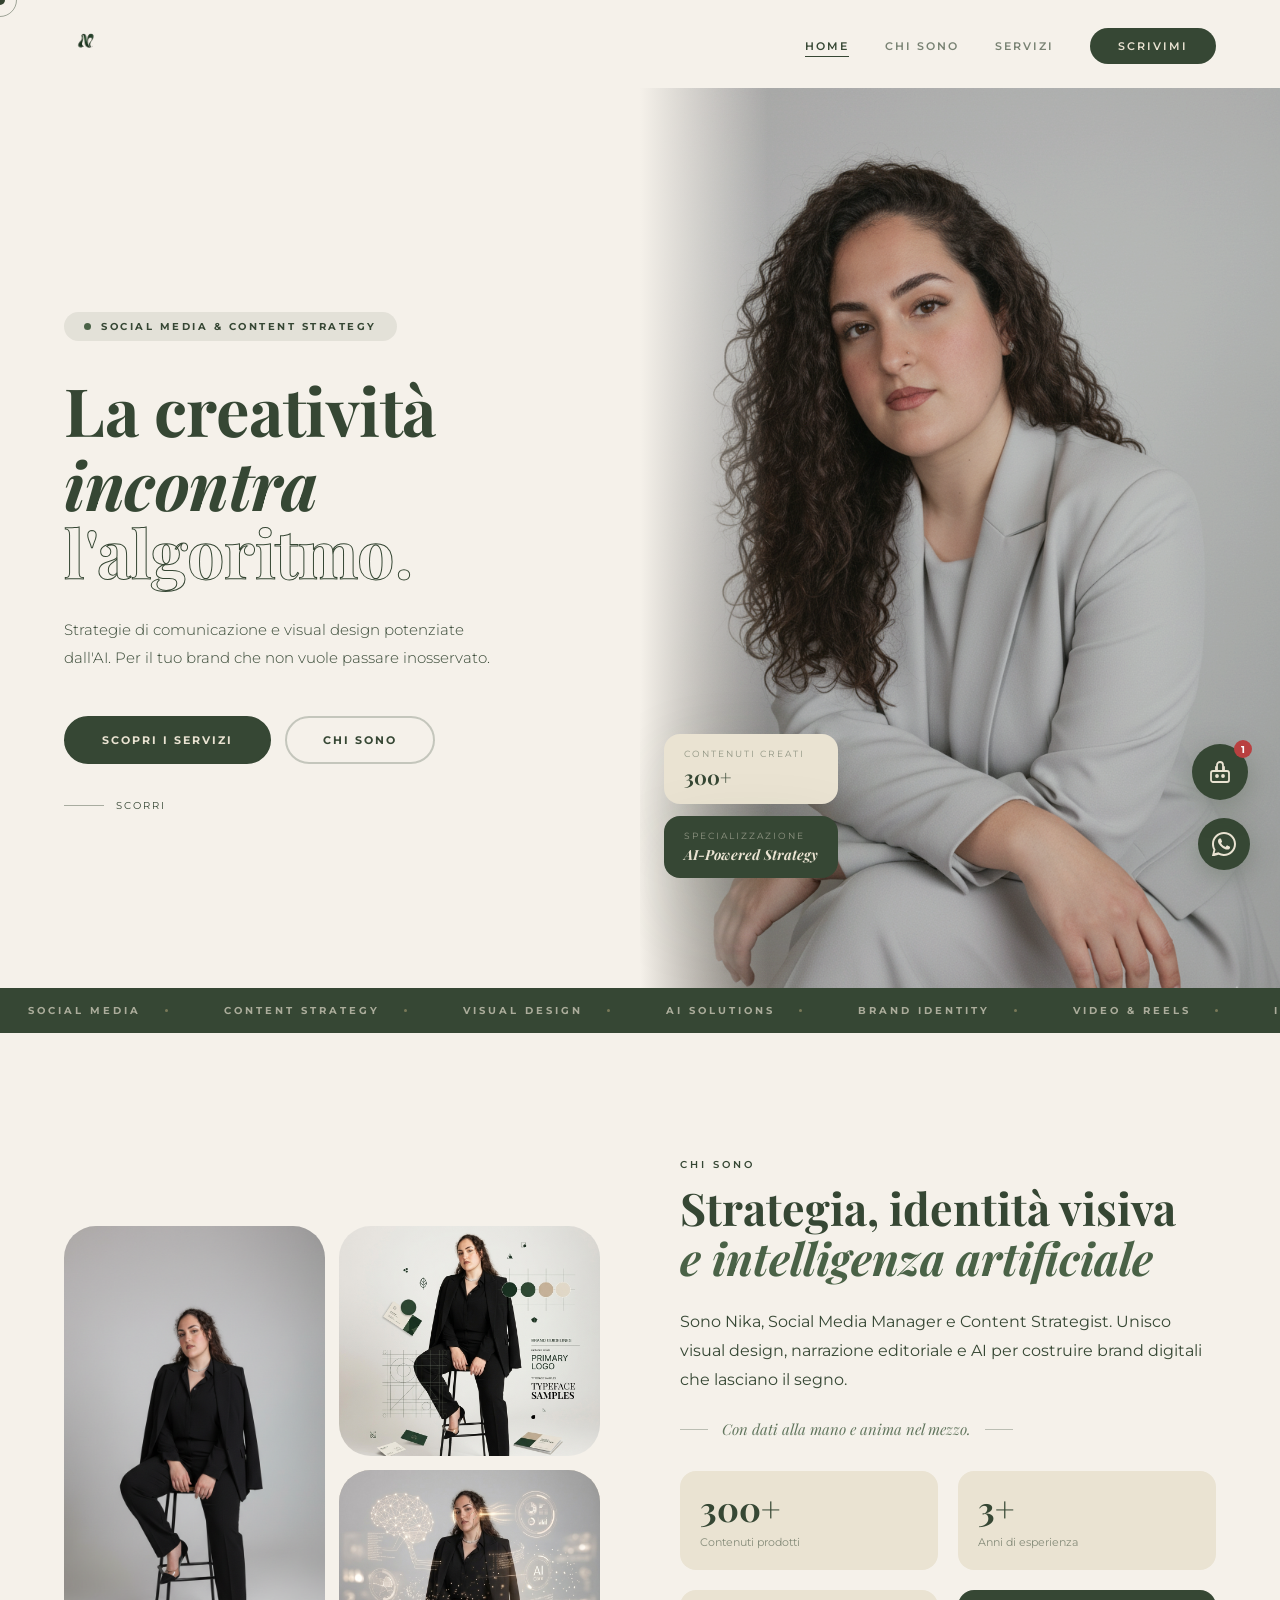
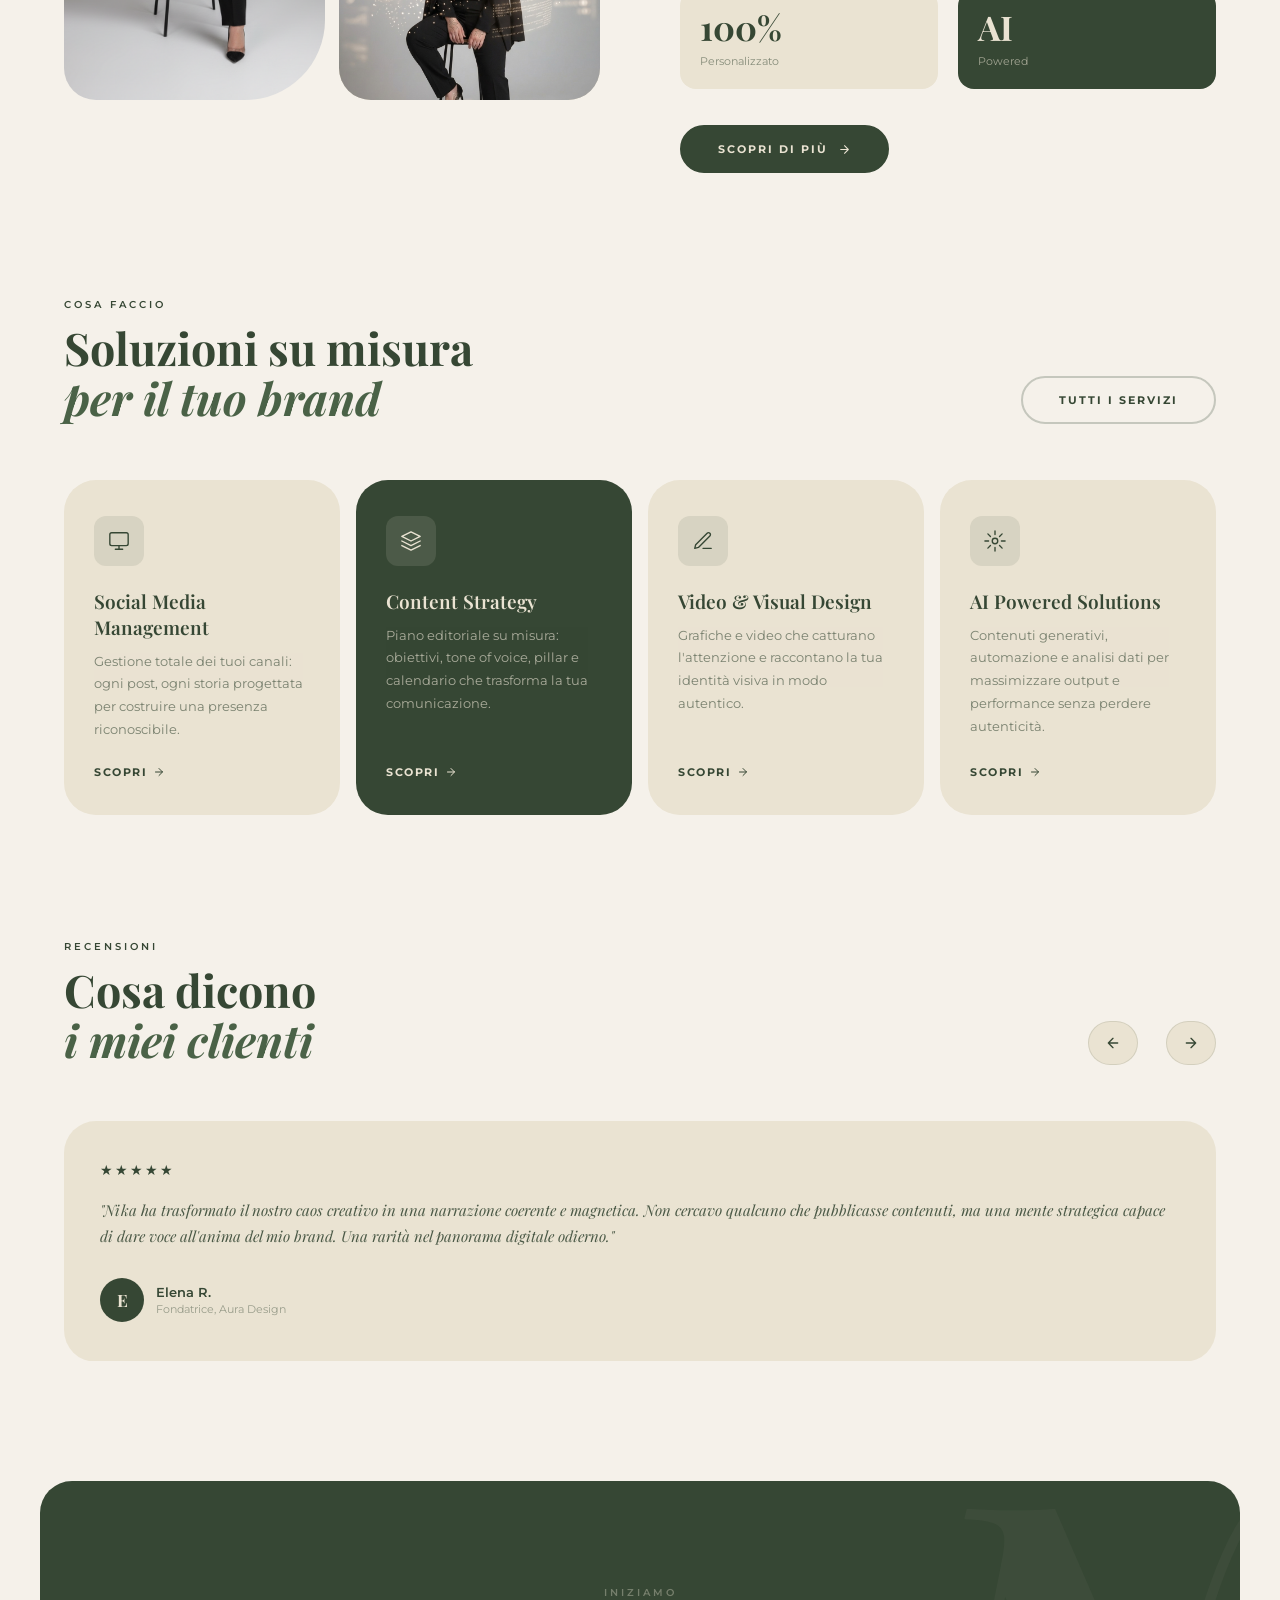
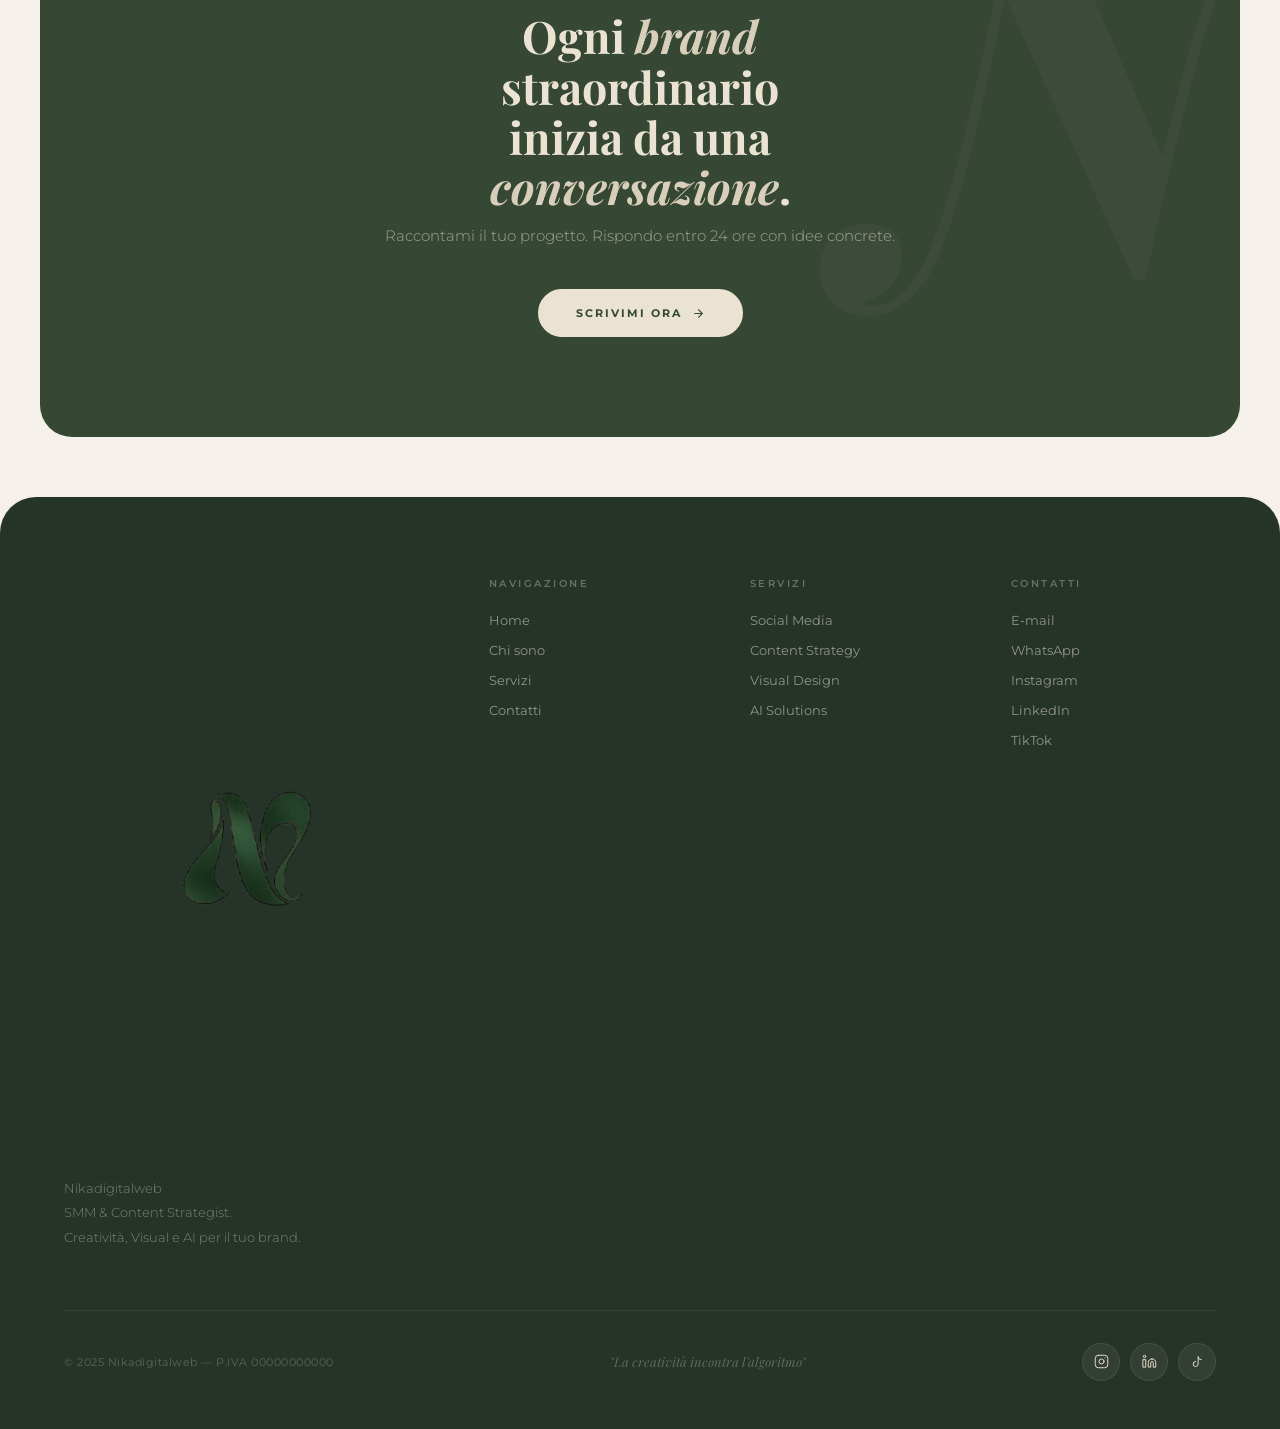
==== commit 9742e3e2: "Add files via upload" ====
--- a/index.html
+++ b/index.html
@@ -113,6 +113,7 @@
   font-size: 10px; letter-spacing: 2px; text-transform: uppercase;
   color: var(--verde); opacity: .45; z-index: 3;
 }
+@media (max-width: 1024px) { .scroll-hint { display: none; } }
 .scroll-line {
   width: 40px; height: 1px; background: var(--verde); opacity: .4;
   position: relative; overflow: hidden;
@@ -275,27 +276,37 @@
 @media (max-width: 1024px) {
   .hero { grid-template-columns: 1fr; padding-top: 88px; }
   .hero-left { padding: 60px 32px 40px; }
-  .hero-right { height: 60vw; min-height: 320px; }
-  .hero-right-overlay { background: linear-gradient(to right, var(--beige-light) 0%, transparent 30%); }
-  .hero-chips { bottom: 24px; left: 16px; }
+  .hero-right { height: 75vw; min-height: 360px; }
+  .hero-right-overlay { background: linear-gradient(to bottom, var(--beige-light) 0%, transparent 15%), linear-gradient(to right, var(--beige-light) 0%, transparent 20%); }
+  .hero-chips { bottom: 20px; left: 16px; gap: 10px; }
   .about-teaser { padding: 80px 32px; gap: 48px; }
   .servizi-teaser { padding: 0 32px 80px; }
   .testimonials { padding: 0 32px 80px; }
   .cta-banner { margin: 0 20px 0; padding: 70px 40px; }
-  .scroll-hint { left: 32px; }
 }
 @media (max-width: 768px) {
   .hero-left { padding: 40px 20px 32px; }
-  .hero-right { height: 55vw; }
+  .hero-right { height: 82vw; min-height: 300px; }
   .hero-btns { flex-direction: column; }
+  .hero-btns .btn { width: 100%; justify-content: center; }
+  .hero-chips { bottom: 14px; left: 12px; gap: 8px; }
+  .hero-chip { padding: 10px 14px; }
+  .hero-chip strong { font-size: 16px; }
+  .hero-chip.dark strong { font-size: 12px; }
   .about-teaser { grid-template-columns: 1fr; padding: 60px 20px; }
-  .about-img-grid { grid-template-rows: 200px 130px; }
+  .about-img-grid { grid-template-columns: 1fr 1fr; grid-template-rows: auto; height: 260px; }
+  .about-img-item:first-child { grid-row: span 2; }
   .sec-header { flex-direction: column; align-items: flex-start; gap: 20px; }
   .cards-grid { grid-template-columns: 1fr; }
   .t-card { min-width: 100%; }
   .cta-banner { margin: 0 12px 0; padding: 56px 24px; }
   .cta-banner .heading { font-size: 28px; }
   .about-nums { grid-template-columns: 1fr 1fr; }
+}
+@media (max-width: 480px) {
+  .hero-right { height: 92vw; }
+  .hero-chips { flex-direction: row; flex-wrap: wrap; bottom: 10px; left: 8px; right: 8px; }
+  .hero-chip { flex: 1; min-width: 110px; }
 }
 </style>
 
@@ -506,7 +517,11 @@
 <footer class="site-footer">
   <div class="footer-grid">
     <div class="footer-brand">
-      <p>Nika</p>
+      <div class="footer-brand-logo">
+        <img src="images/logo.png" alt="Nika" onerror="this.style.display='none'; this.nextElementSibling.style.display='block'">
+        <p style="display:none;">Nika</p>
+        <span class="footer-brand-name">Nikadigitalweb</span>
+      </div>
       <span>SMM & Content Strategist.<br>Creatività, Visual e AI per il tuo brand.</span>
     </div>
     <div class="footer-col">
@@ -989,4 +1004,4 @@
   outer.addEventListener("touchstart", function (e) { startX = e.touches[0].clientX; }, { passive: true });
   outer.addEventListener("touchend", function (e) {
     var diff = startX - e.changedTouches[0].clientX;
-    if (Math.abs(diff) > 40) { resetAuto(); go(cur + (diff > 0 ? 1 : -1)); }
+    if (Math.abs(diff) > 40) { resetAuto(); go(cur + (diff > 0 ? 1 : -1)); }
--- a/shared.css
+++ b/shared.css
@@ -160,9 +160,15 @@
 }
 .mob-menu a:hover { opacity: 1; }
 .mob-close {
-  position: absolute; top: 28px; right: 36px;
-  font-size: 26px; color: var(--beige); background: none; border: none; cursor: pointer;
-}
+  position: absolute; top: 24px; right: 20px;
+  font-size: 22px; color: var(--beige); background: none; border: none; cursor: pointer;
+  width: 44px; height: 44px;
+  display: flex; align-items: center; justify-content: center;
+  border-radius: 50%;
+  background: rgba(234,227,210,.1);
+  transition: var(--t);
+}
+.mob-close:hover { background: rgba(234,227,210,.2); }
 .mob-social { display: flex; gap: 20px; margin-top: 16px; }
 .mob-social a { font-size: 11px; letter-spacing: 2px; text-transform: uppercase; color: var(--beige); opacity: .5; }
 
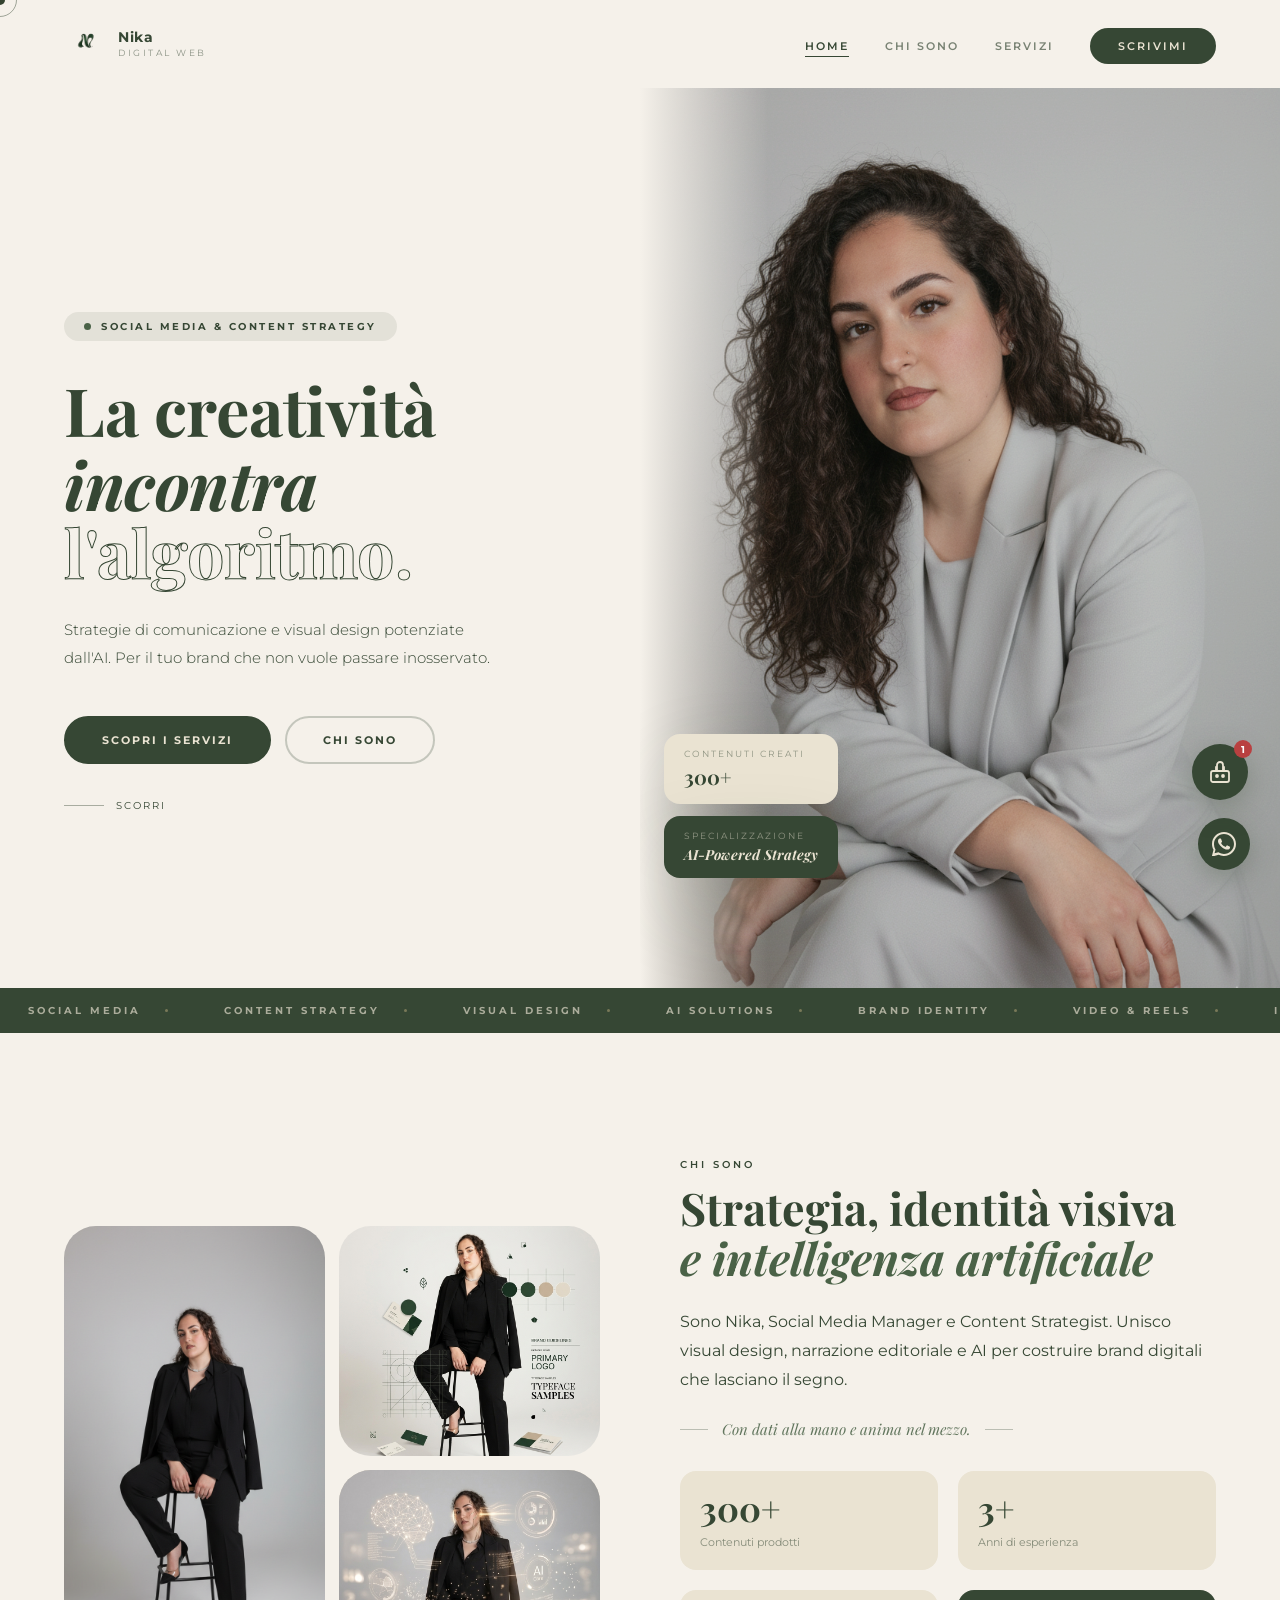
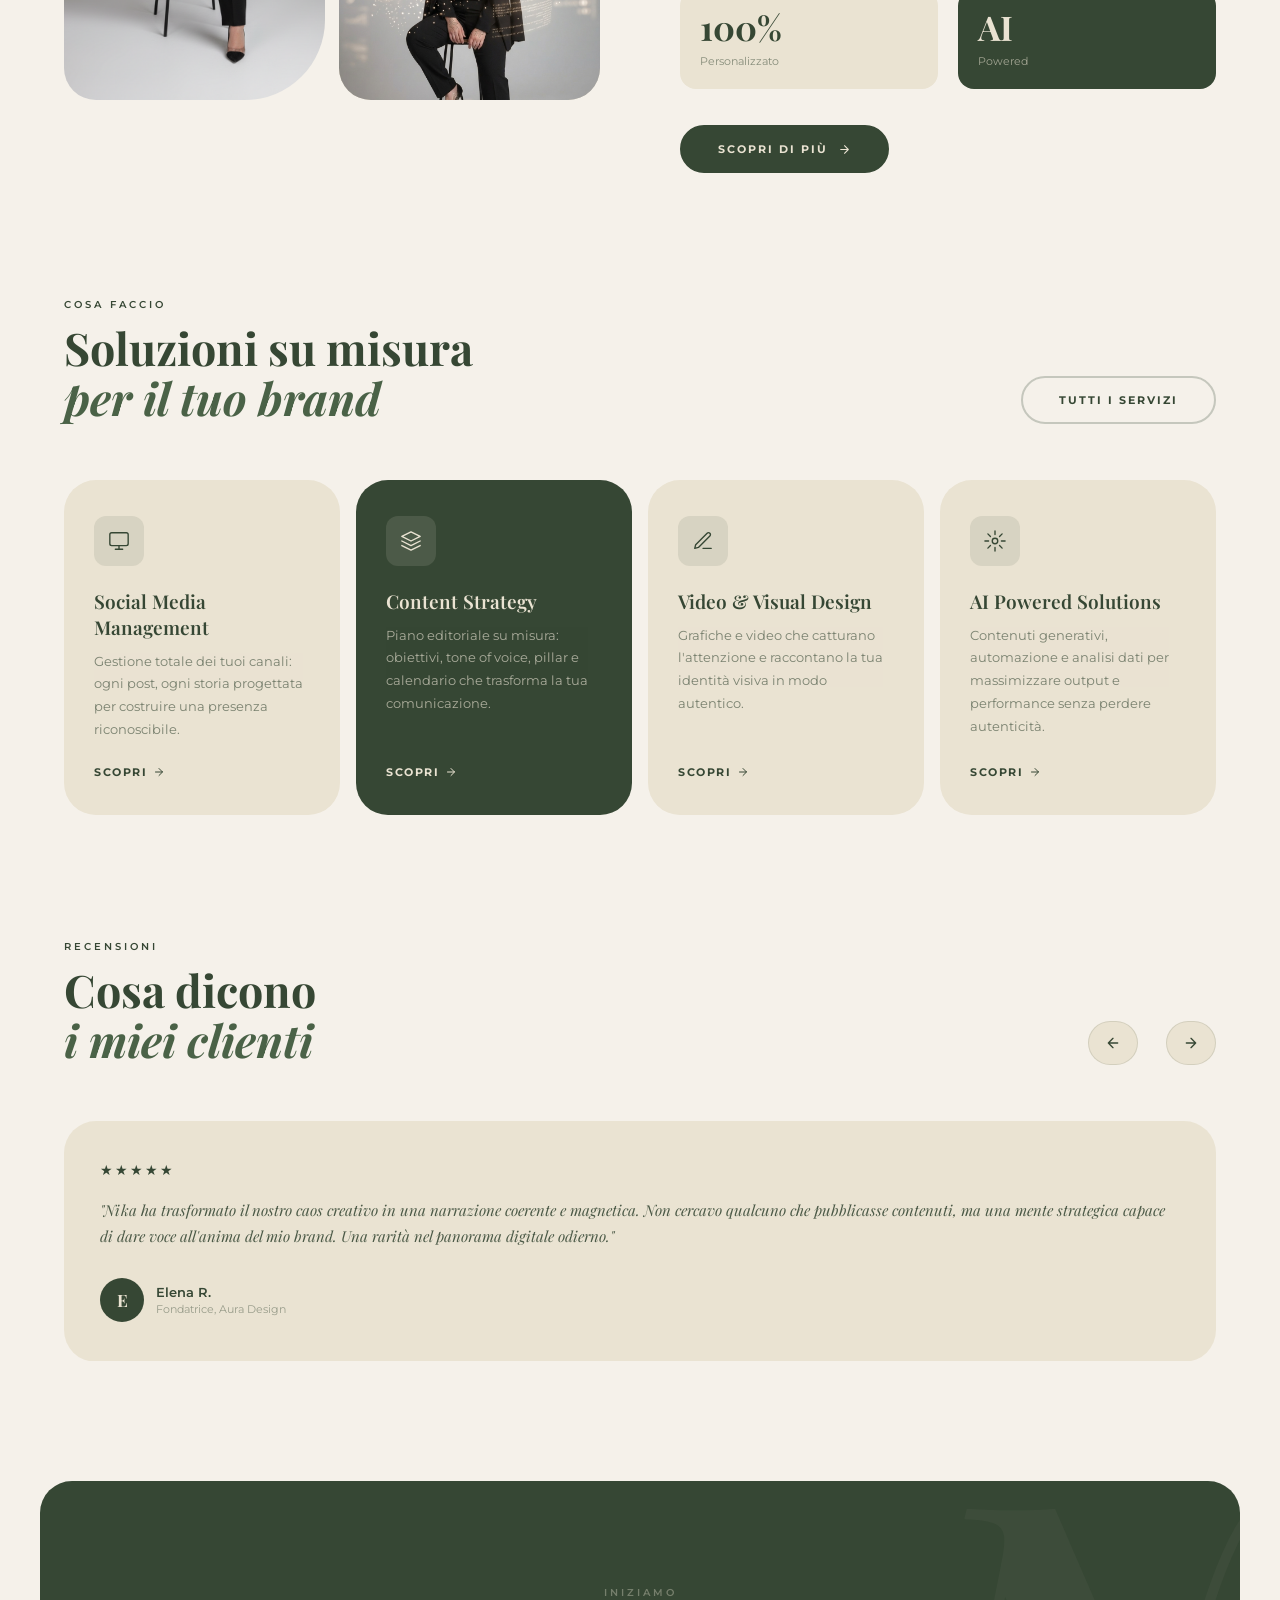
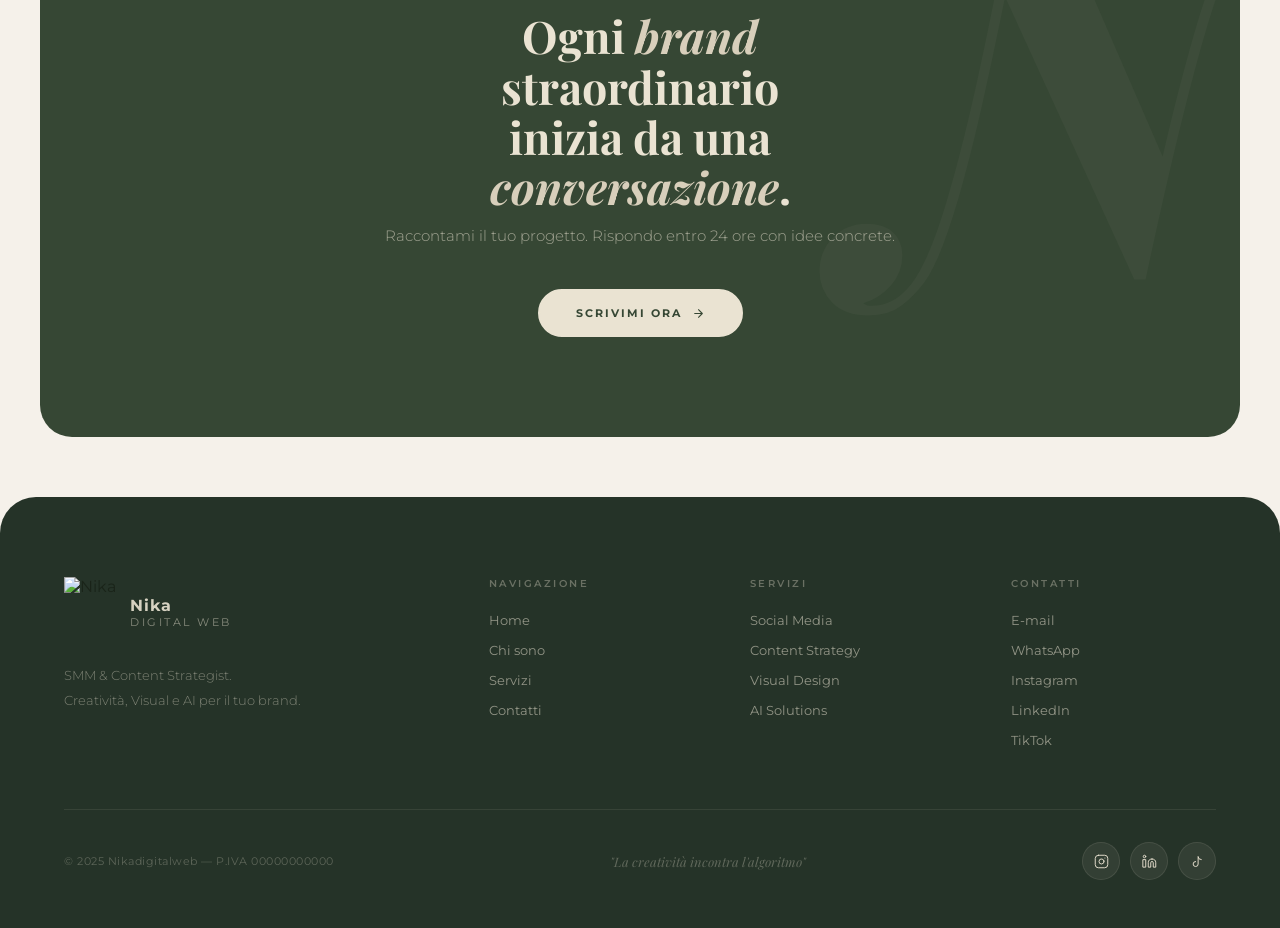
==== commit ac2a0136: "Add files via upload" ====
--- a/index.html
+++ b/index.html
@@ -11,6 +11,25 @@
 <style>
 /* ── HOME PAGE STYLES ── */
 body { background: var(--beige-light); }
+
+/* NAV LOGO TEXT */
+.nav-logo {
+  display: flex; align-items: center; gap: 10px;
+}
+.nav-logo-text {
+  display: flex; flex-direction: column; gap: 1px;
+}
+.nav-logo-text strong {
+  font-family: 'Montserrat', sans-serif;
+  font-size: 14px; font-weight: 700; letter-spacing: 0.5px;
+  color: var(--verde); line-height: 1.1;
+}
+.nav-logo-text em {
+  font-family: 'Montserrat', sans-serif;
+  font-size: 9px; font-weight: 400; letter-spacing: 2.5px;
+  text-transform: uppercase; color: var(--verde); opacity: .55;
+  font-style: normal;
+}
 
 /* HERO */
 .hero {
@@ -274,39 +293,30 @@
   .cards-grid { grid-template-columns: repeat(2, 1fr); }
 }
 @media (max-width: 1024px) {
+  .scroll-hint { display: none; }
   .hero { grid-template-columns: 1fr; padding-top: 88px; }
   .hero-left { padding: 60px 32px 40px; }
   .hero-right { height: 75vw; min-height: 360px; }
-  .hero-right-overlay { background: linear-gradient(to bottom, var(--beige-light) 0%, transparent 15%), linear-gradient(to right, var(--beige-light) 0%, transparent 20%); }
-  .hero-chips { bottom: 20px; left: 16px; gap: 10px; }
+  .hero-right-overlay { background: linear-gradient(to right, var(--beige-light) 0%, transparent 30%); }
+  .hero-chips { bottom: 24px; left: 16px; }
   .about-teaser { padding: 80px 32px; gap: 48px; }
   .servizi-teaser { padding: 0 32px 80px; }
   .testimonials { padding: 0 32px 80px; }
   .cta-banner { margin: 0 20px 0; padding: 70px 40px; }
+  .scroll-hint { left: 32px; }
 }
 @media (max-width: 768px) {
   .hero-left { padding: 40px 20px 32px; }
-  .hero-right { height: 82vw; min-height: 300px; }
+  .hero-right { height: 80vw; min-height: 300px; }
   .hero-btns { flex-direction: column; }
-  .hero-btns .btn { width: 100%; justify-content: center; }
-  .hero-chips { bottom: 14px; left: 12px; gap: 8px; }
-  .hero-chip { padding: 10px 14px; }
-  .hero-chip strong { font-size: 16px; }
-  .hero-chip.dark strong { font-size: 12px; }
   .about-teaser { grid-template-columns: 1fr; padding: 60px 20px; }
-  .about-img-grid { grid-template-columns: 1fr 1fr; grid-template-rows: auto; height: 260px; }
-  .about-img-item:first-child { grid-row: span 2; }
+  .about-img-grid { grid-template-rows: 200px 130px; }
   .sec-header { flex-direction: column; align-items: flex-start; gap: 20px; }
   .cards-grid { grid-template-columns: 1fr; }
   .t-card { min-width: 100%; }
   .cta-banner { margin: 0 12px 0; padding: 56px 24px; }
   .cta-banner .heading { font-size: 28px; }
   .about-nums { grid-template-columns: 1fr 1fr; }
-}
-@media (max-width: 480px) {
-  .hero-right { height: 92vw; }
-  .hero-chips { flex-direction: row; flex-wrap: wrap; bottom: 10px; left: 8px; right: 8px; }
-  .hero-chip { flex: 1; min-width: 110px; }
 }
 </style>
 
@@ -332,7 +342,13 @@
 
 <!-- NAVBAR -->
 <nav class="site-nav" id="siteNav">
-  <a href="index.html" class="nav-logo"><img src="images/logo.png" alt="Nika"></a>
+  <a href="index.html" class="nav-logo">
+    <img src="images/logo.png" alt="Nika">
+    <div class="nav-logo-text">
+      <strong>Nika</strong>
+      <em>Digital Web</em>
+    </div>
+  </a>
   <ul class="nav-links">
     <li><a href="index.html" class="active">Home</a></li>
     <li><a href="chi-sono.html">Chi sono</a></li>
@@ -517,11 +533,13 @@
 <footer class="site-footer">
   <div class="footer-grid">
     <div class="footer-brand">
-      <div class="footer-brand-logo">
-        <img src="images/logo.png" alt="Nika" onerror="this.style.display='none'; this.nextElementSibling.style.display='block'">
-        <p style="display:none;">Nika</p>
-        <span class="footer-brand-name">Nikadigitalweb</span>
-      </div>
+      <div class="footer-brand-top">
+  <img src="images/logo2.png" alt="Nika" class="footer-logo-img">
+  <div class="footer-brand-sitename">
+    <strong>Nika</strong>
+    <em>Digital Web</em>
+  </div>
+</div>
       <span>SMM & Content Strategist.<br>Creatività, Visual e AI per il tuo brand.</span>
     </div>
     <div class="footer-col">
@@ -545,7 +563,7 @@
     <div class="footer-col">
       <h4>Contatti</h4>
       <ul>
-      <li><a href="/cdn-cgi/l/email-protection#61080f070e210f080a000508060815000d1604034f020e0c">E-mail</a></li>
+    <li><a id="footer-email-index" href="mailto:info&#64;nikadigitalweb.com">E-mail</a></li>
         <li><a href="https://wa.me/393318461681">WhatsApp</a></li>
         <li><a href="https://www.instagram.com/nikadigital.hub/" target="_blank">Instagram</a></li>
         <li><a href="https://www.linkedin.com/in/nicolemarradigital/" target="_blank">LinkedIn</a></li>
@@ -736,7 +754,7 @@
 }
 </style>
 
-<script>
+<script data-cfasync="false" src="/cdn-cgi/scripts/5c5dd728/cloudflare-static/email-decode.min.js"></script><script data-cfasync="false" src="/cdn-cgi/scripts/5c5dd728/cloudflare-static/email-decode.min.js"></script><script>
 var chatOpen = false;
 var msgEl = document.getElementById('chat-messages');
 var optEl = document.getElementById('chat-options');
@@ -999,9 +1017,4 @@
   }
   startAuto();
 
-  /* ── Swipe touch/mouse ── */
-  var startX = 0;
-  outer.addEventListener("touchstart", function (e) { startX = e.touches[0].clientX; }, { passive: true });
-  outer.addEventListener("touchend", function (e) {
-    var diff = startX - e.changedTouches[0].clientX;
-    if (Math.abs(diff) > 40) { resetAuto(); go(cur + (diff > 0 ? 1 : -1)); }+  /* ── Swipe touch/mouse ─�
--- a/shared.css
+++ b/shared.css
@@ -117,8 +117,23 @@
   height: 70px;
   box-shadow: 0 1px 0 rgba(54,71,52,.07);
 }
+.nav-logo { display: flex; align-items: center; gap: 10px; }
 .nav-logo img { height: 72px; transition: var(--t); }
 .site-nav.solid .nav-logo img { height: 56px; }
+
+/* Logo text: Nika / Digital Web */
+.nav-logo-text { display: flex; flex-direction: column; gap: 1px; }
+.nav-logo-text strong {
+  font-family: 'Montserrat', sans-serif;
+  font-size: 14px; font-weight: 700; letter-spacing: 0.5px;
+  color: var(--verde); line-height: 1.1;
+}
+.nav-logo-text em {
+  font-family: 'Montserrat', sans-serif;
+  font-size: 9px; font-weight: 400; letter-spacing: 2.5px;
+  text-transform: uppercase; color: var(--verde); opacity: .55;
+  font-style: normal;
+}
 
 .nav-links { display: flex; gap: 36px; list-style: none; align-items: center; }
 .nav-links a {
@@ -160,15 +175,9 @@
 }
 .mob-menu a:hover { opacity: 1; }
 .mob-close {
-  position: absolute; top: 24px; right: 20px;
-  font-size: 22px; color: var(--beige); background: none; border: none; cursor: pointer;
-  width: 44px; height: 44px;
-  display: flex; align-items: center; justify-content: center;
-  border-radius: 50%;
-  background: rgba(234,227,210,.1);
-  transition: var(--t);
-}
-.mob-close:hover { background: rgba(234,227,210,.2); }
+  position: absolute; top: 28px; right: 36px;
+  font-size: 26px; color: var(--beige); background: none; border: none; cursor: pointer;
+}
 .mob-social { display: flex; gap: 20px; margin-top: 16px; }
 .mob-social a { font-size: 11px; letter-spacing: 2px; text-transform: uppercase; color: var(--beige); opacity: .5; }
 
@@ -191,6 +200,25 @@
   font-size: 30px; font-weight: 700; font-style: italic;
   color: var(--beige); margin-bottom: 14px;
 }
+.footer-brand-top {
+  display: flex; align-items: center; gap: 14px;
+  margin-bottom: 14px;
+}
+.footer-logo-img { height: 72px; width: auto; }
+.footer-brand-sitename {
+  display: flex; flex-direction: column; gap: 1px;
+}
+.footer-brand-sitename strong {
+  font-family: 'Montserrat', sans-serif;
+  font-size: 16px; font-weight: 700; letter-spacing: 1px;
+  color: var(--beige); opacity: .9; line-height: 1.1;
+}
+.footer-brand-sitename em {
+  font-family: 'Montserrat', sans-serif;
+  font-size: 11px; font-weight: 400; letter-spacing: 2.5px;
+  text-transform: uppercase; color: var(--beige); opacity: .5;
+  font-style: normal;
+}
 .footer-brand span {
   font-size: 13px; line-height: 1.9; color: var(--beige); opacity: .45;
   font-weight: 300; display: block; max-width: 250px;
@@ -244,14 +272,28 @@
 @media (max-width: 640px) {
   .cursor, #cursor-follower { display: none !important; }
   body { cursor: auto; }
-  .site-nav { padding: 0 20px; }
-  /* mob-menu font leggermente ridotto per iPhone SE */
+  .site-nav { padding: 0 20px; height: 70px; }
+  .site-nav.solid { height: 60px; }
+  /* Logo testo ridotto su mobile */
+  .nav-logo img { height: 48px; }
+  .site-nav.solid .nav-logo img { height: 40px; }
+  .nav-logo-text strong { font-size: 12px; }
+  .nav-logo-text em { font-size: 8px; letter-spacing: 1.5px; }
+  /* Mobile menu */
   .mob-menu a { font-size: 32px; }
+  .mob-close {
+    top: 20px; right: 20px;
+    width: 44px; height: 44px;
+    display: flex; align-items: center; justify-content: center;
+    background: rgba(234,227,210,.1); border-radius: 50%;
+    font-size: 20px;
+  }
+  /* Footer */
   .site-footer { padding: 48px 20px 32px; border-radius: 24px 24px 0 0; }
   .footer-grid { grid-template-columns: 1fr; gap: 28px; }
   .footer-bottom { flex-direction: column; align-items: flex-start; gap: 12px; }
   .footer-quote { display: none; }
   .wa-btn { bottom: 18px; right: 18px; width: 46px; height: 46px; }
-  /* Headings responsivi globali */
+  /* Headings globali */
   .heading { font-size: clamp(24px, 7vw, 36px); }
-}
+}
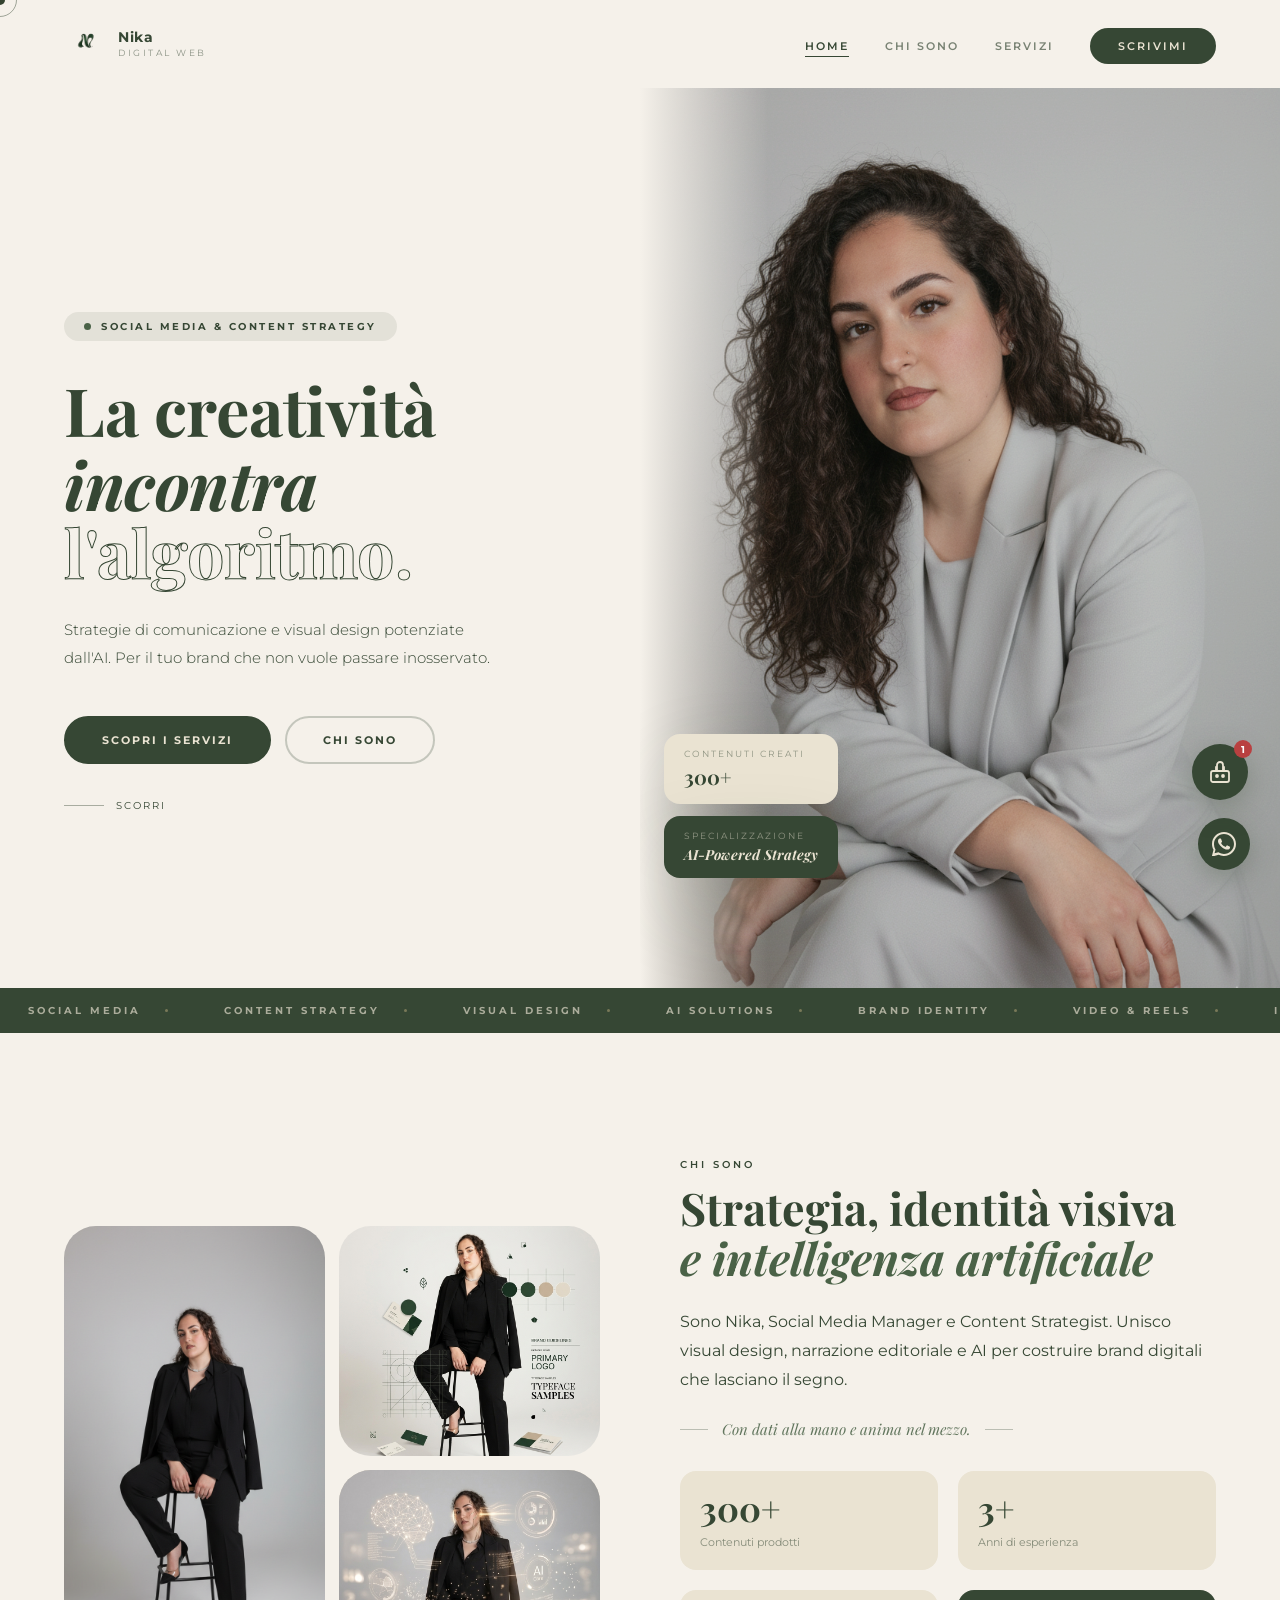
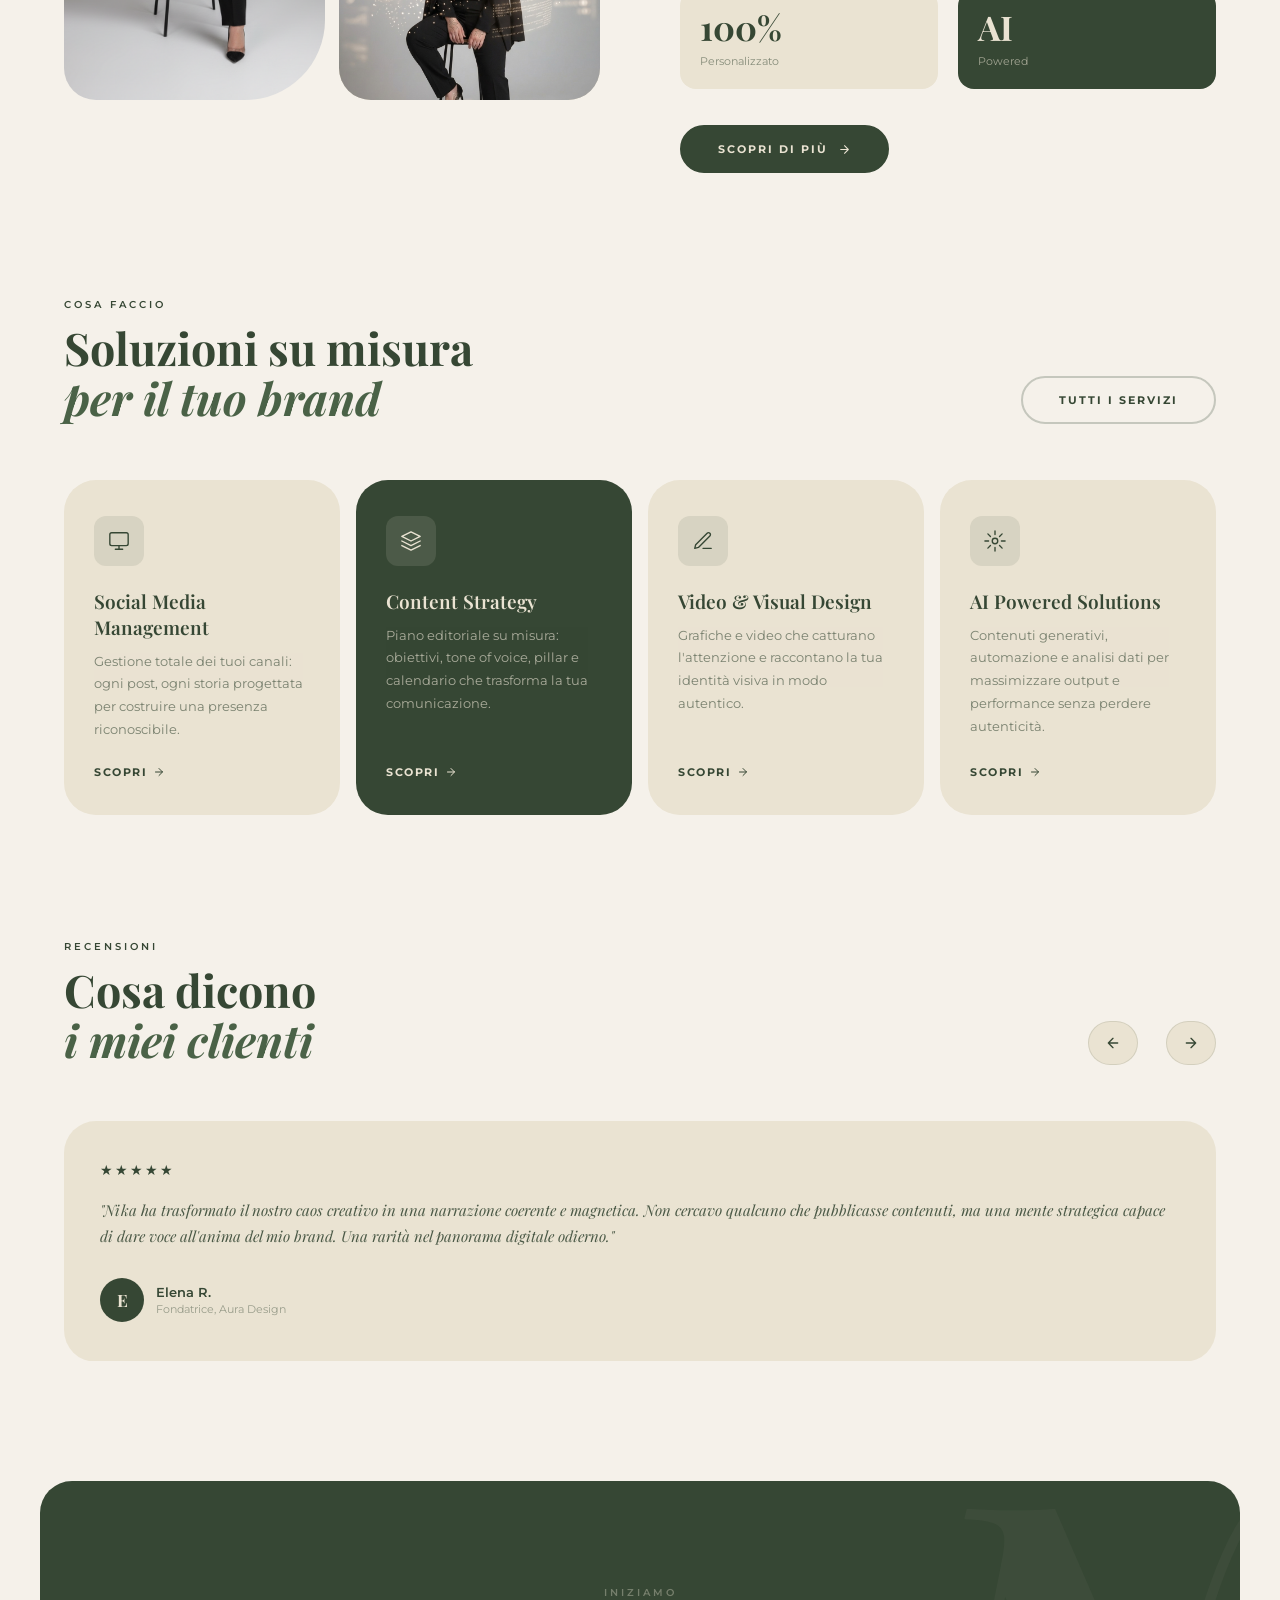
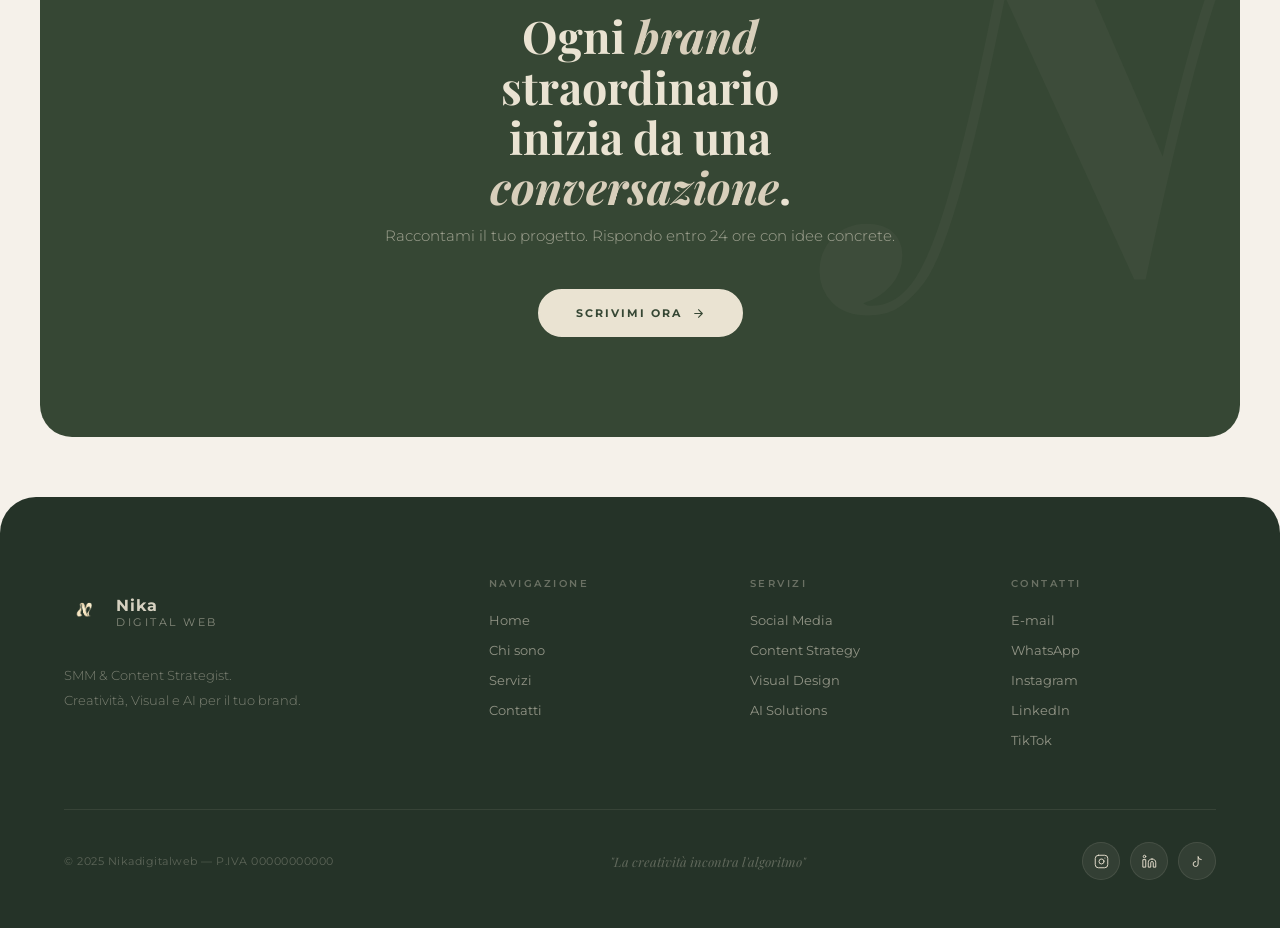
==== commit 06dc9a36: "Add files via upload" ====
--- a/index.html
+++ b/index.html
@@ -333,11 +333,6 @@
   <a href="chi-sono.html">Chi sono</a>
   <a href="servizi.html">Servizi</a>
   <a href="contatti.html">Contatti</a>
-  <div class="mob-social">
-    <a href="https://www.instagram.com/nikadigital.hub/" target="_blank">Instagram</a>
-    <a href="https://www.linkedin.com/in/nicolemarradigital/" target="_blank">LinkedIn</a>
-    <a href="https://www.tiktok.com/@nikadigital.hub" target="_blank">TikTok</a>
-  </div>
 </div>
 
 <!-- NAVBAR -->
@@ -563,7 +558,7 @@
     <div class="footer-col">
       <h4>Contatti</h4>
       <ul>
-    <li><a id="footer-email-index" href="mailto:info&#64;nikadigitalweb.com">E-mail</a></li>
+    <li><a id="footer-email-index" href="/cdn-cgi/l/email-protection#046d6a626b222732303f6a6d6f65606d636d7065687361662a676b69">E-mail</a></li>
         <li><a href="https://wa.me/393318461681">WhatsApp</a></li>
         <li><a href="https://www.instagram.com/nikadigital.hub/" target="_blank">Instagram</a></li>
         <li><a href="https://www.linkedin.com/in/nicolemarradigital/" target="_blank">LinkedIn</a></li>
@@ -754,7 +749,7 @@
 }
 </style>
 
-<script data-cfasync="false" src="/cdn-cgi/scripts/5c5dd728/cloudflare-static/email-decode.min.js"></script><script data-cfasync="false" src="/cdn-cgi/scripts/5c5dd728/cloudflare-static/email-decode.min.js"></script><script>
+<script data-cfasync="false" src="/cdn-cgi/scripts/5c5dd728/cloudflare-static/email-decode.min.js"></script><script data-cfasync="false" src="/cdn-cgi/scripts/5c5dd728/cloudflare-static/email-decode.min.js"></script><script data-cfasync="false" src="/cdn-cgi/scripts/5c5dd728/cloudflare-static/email-decode.min.js"></script><script>
 var chatOpen = false;
 var msgEl = document.getElementById('chat-messages');
 var optEl = document.getElementById('chat-options');
@@ -1009,12 +1004,4 @@
 
   /* ── Auto-play ── */
   function startAuto() {
-    autoTimer = setInterval(function () { go(cur + 1); }, 5200);
-  }
-  function resetAuto() {
-    clearInterval(autoTimer);
-    startAuto();
-  }
-  startAuto();
-
-  /* ── Swipe touch/mouse ─�+    autoTimer = setInterval(function ()
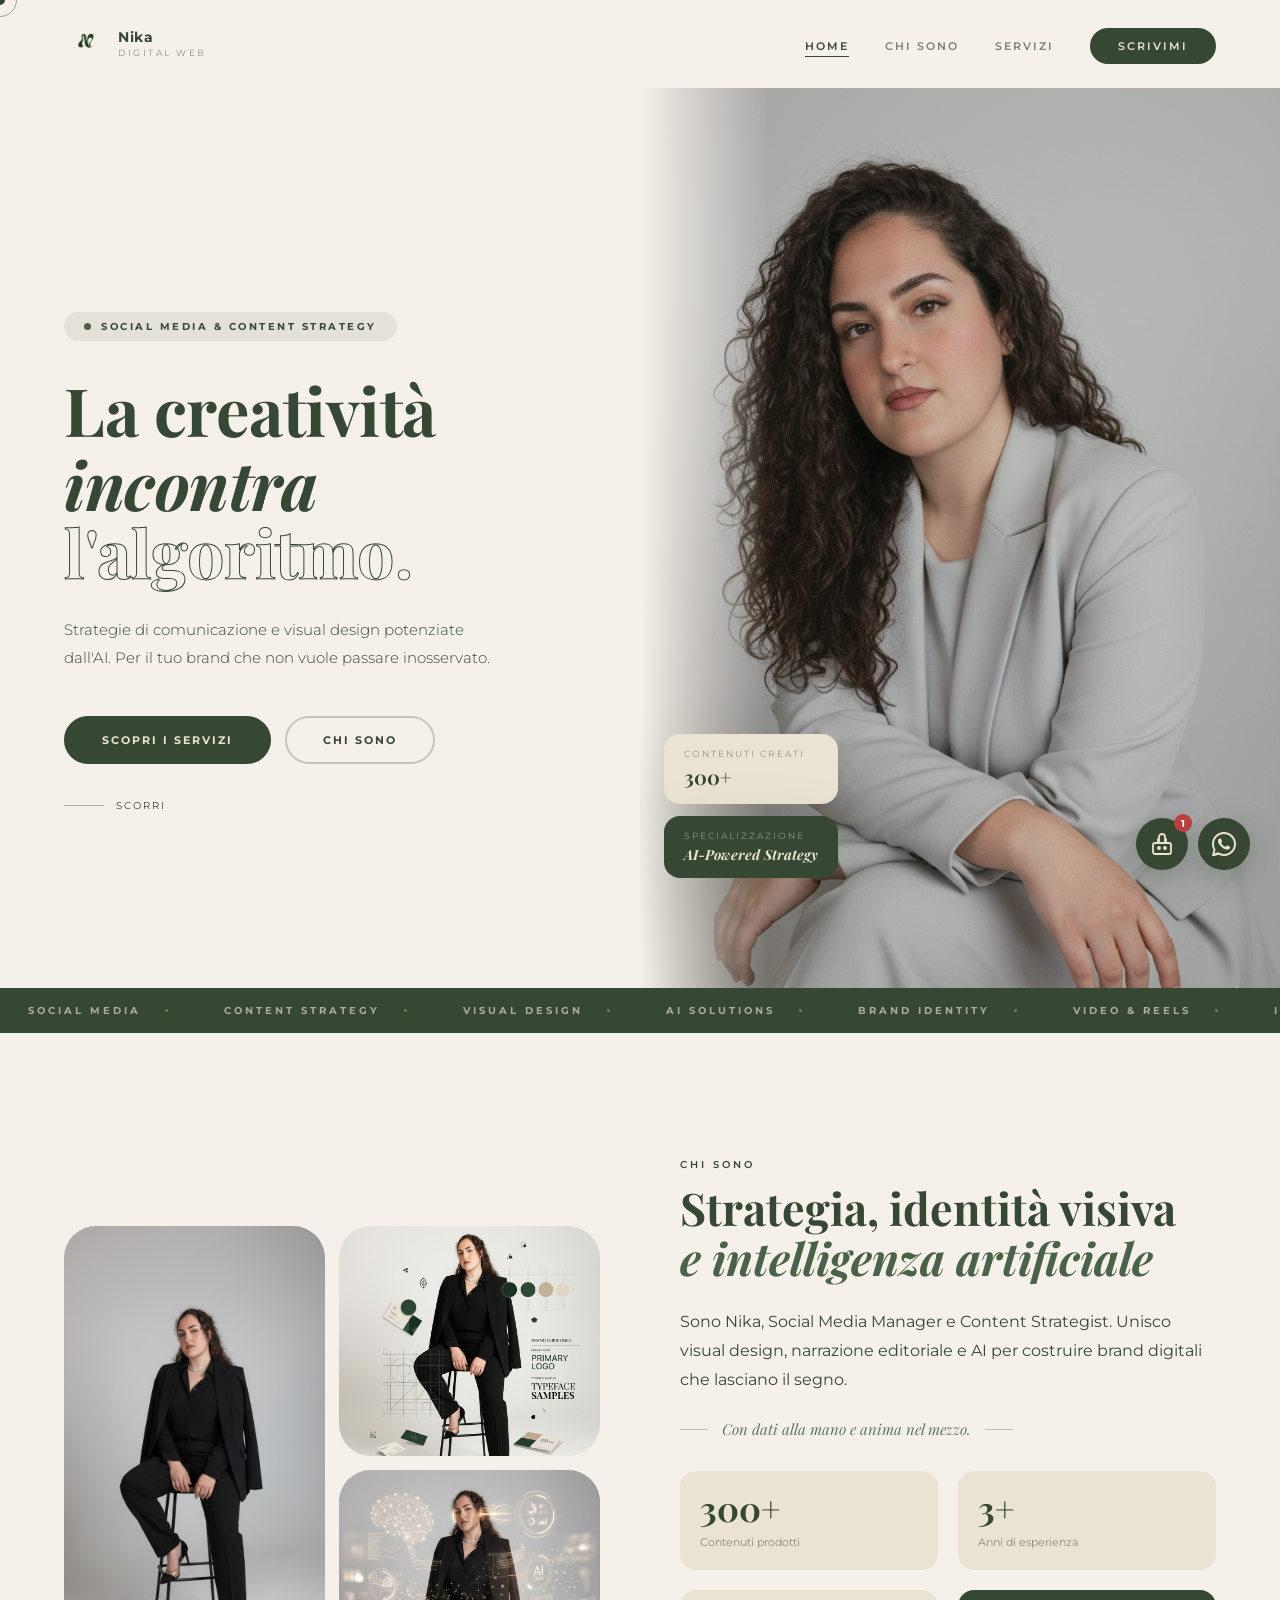
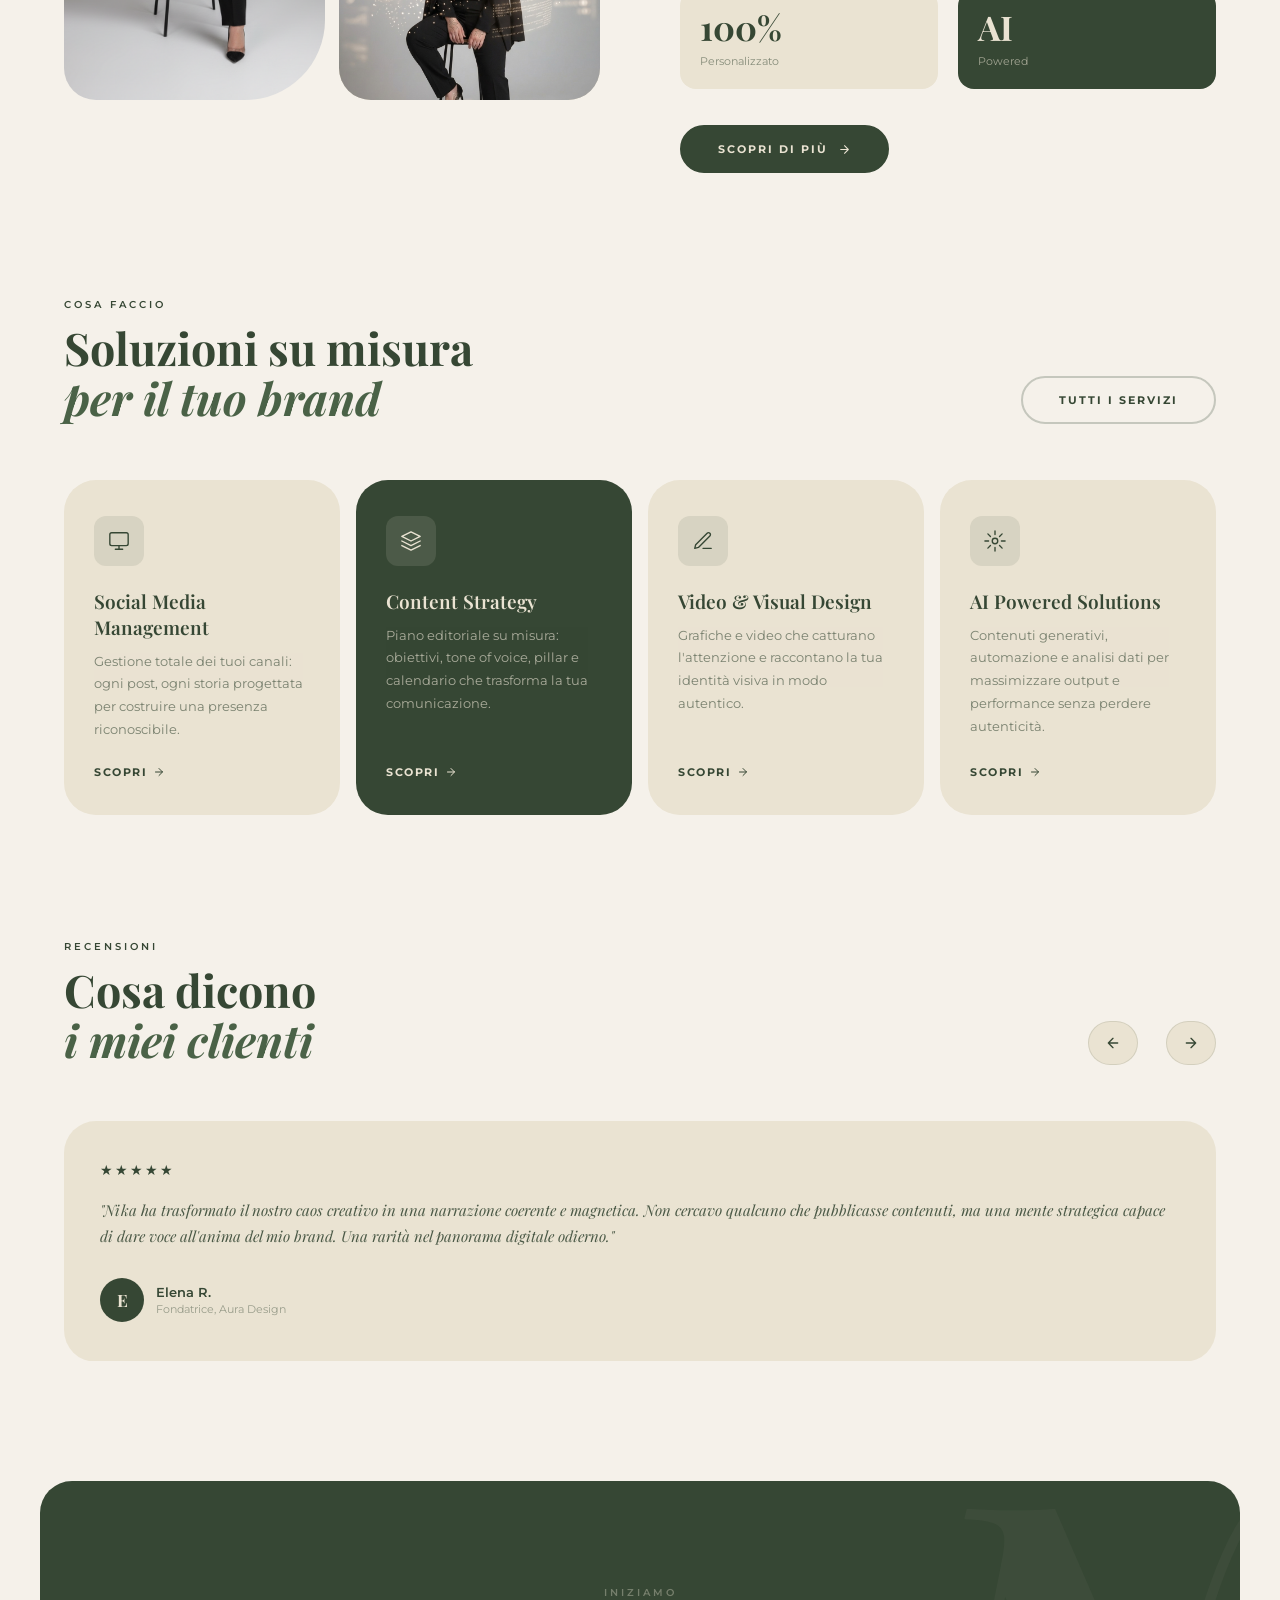
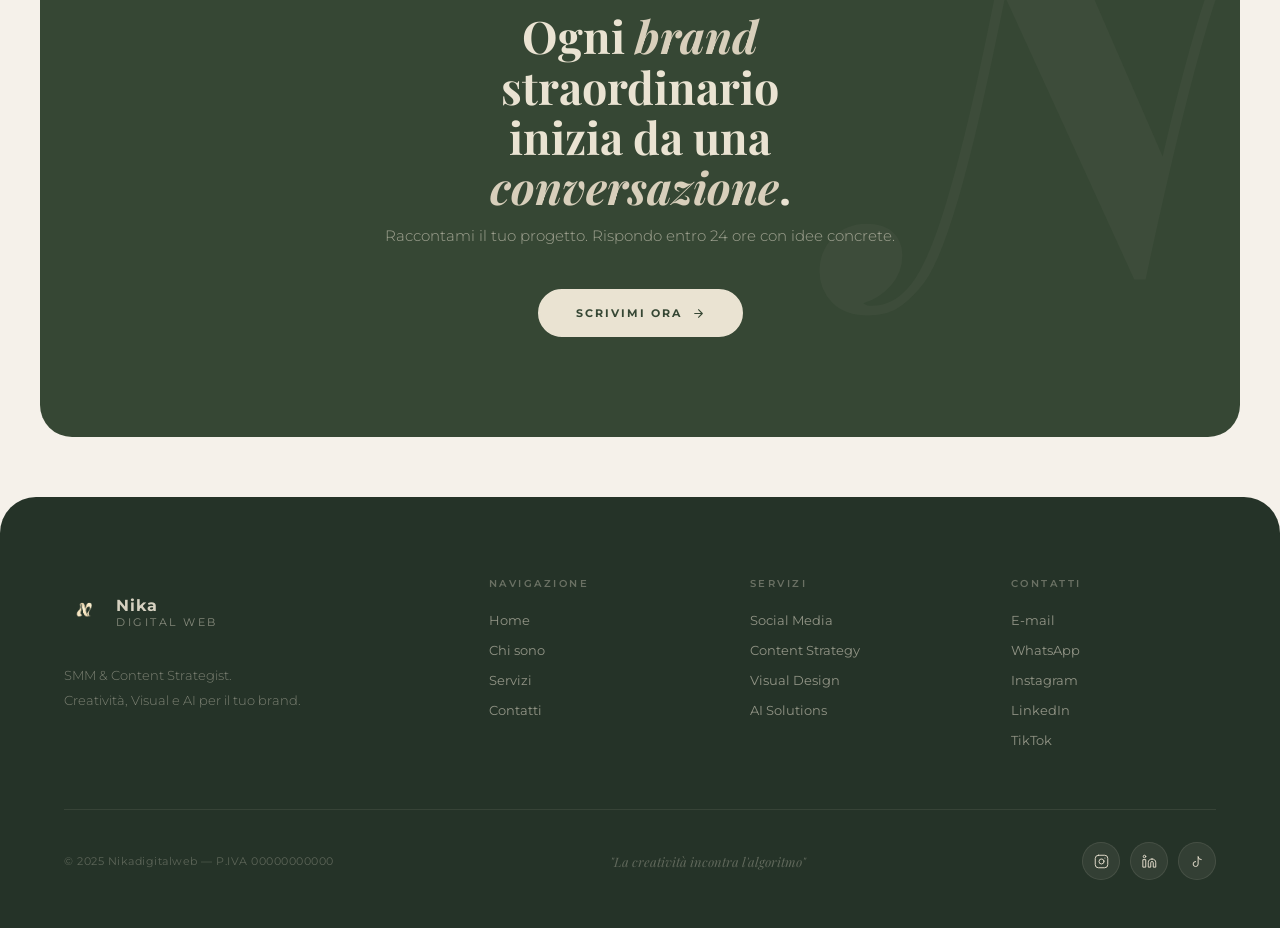
==== commit e1f8fc5c: "Add files via upload" ====
--- a/index.html
+++ b/index.html
@@ -298,17 +298,20 @@
   .hero-left { padding: 60px 32px 40px; }
   .hero-right { height: 75vw; min-height: 360px; }
   .hero-right-overlay { background: linear-gradient(to right, var(--beige-light) 0%, transparent 30%); }
-  .hero-chips { bottom: 24px; left: 16px; }
+  .hero-chips { bottom: 16px; right: 16px; left: auto; flex-direction: row; gap: 10px; }
   .about-teaser { padding: 80px 32px; gap: 48px; }
   .servizi-teaser { padding: 0 32px 80px; }
   .testimonials { padding: 0 32px 80px; }
   .cta-banner { margin: 0 20px 0; padding: 70px 40px; }
-  .scroll-hint { left: 32px; }
 }
 @media (max-width: 768px) {
   .hero-left { padding: 40px 20px 32px; }
   .hero-right { height: 80vw; min-height: 300px; }
   .hero-btns { flex-direction: column; }
+  .hero-chips { bottom: 12px; right: 12px; left: auto; flex-direction: row; flex-wrap: wrap; gap: 8px; justify-content: flex-end; }
+  .hero-chip { padding: 10px 14px; }
+  .hero-chip strong { font-size: 16px; }
+  .hero-chip.dark strong { font-size: 12px; }
   .about-teaser { grid-template-columns: 1fr; padding: 60px 20px; }
   .about-img-grid { grid-template-rows: 200px 130px; }
   .sec-header { flex-direction: column; align-items: flex-start; gap: 20px; }
@@ -558,7 +561,7 @@
     <div class="footer-col">
       <h4>Contatti</h4>
       <ul>
-    <li><a id="footer-email-index" href="/cdn-cgi/l/email-protection#046d6a626b222732303f6a6d6f65606d636d7065687361662a676b69">E-mail</a></li>
+    <li><a id="footer-email-index" href="mailto:info@nikadigitalweb.com">E-mail</a></li>
         <li><a href="https://wa.me/393318461681">WhatsApp</a></li>
         <li><a href="https://www.instagram.com/nikadigital.hub/" target="_blank">Instagram</a></li>
         <li><a href="https://www.linkedin.com/in/nicolemarradigital/" target="_blank">LinkedIn</a></li>
@@ -578,381 +581,13 @@
   </div>
 </footer>
 
-<!-- CHATBOT -->
-<div id="chat-bubble" onclick="toggleChat()" title="Chatta con me">
-  <svg width="24" height="24" viewBox="0 0 24 24" fill="none" stroke="currentColor" stroke-width="1.8" stroke-linecap="round" stroke-linejoin="round"><rect x="3" y="11" width="18" height="11" rx="2"/><path d="M12 2a3 3 0 0 1 3 3v6H9V5a3 3 0 0 1 3-3z"/><circle cx="9" cy="16" r="1" fill="currentColor"/><circle cx="15" cy="16" r="1" fill="currentColor"/><path d="M8 11V7"/><path d="M16 11V7"/></svg>
-  <span id="chat-notif">1</span>
-</div>
-
-<div id="chat-window">
-  <div id="chat-header">
-    <div id="chat-avatar">N</div>
-    <div>
-      <div id="chat-name">Nika Digital</div>
-      <div id="chat-status">● Online — rispondo subito</div>
-    </div>
-    <button id="chat-close" onclick="toggleChat()">✕</button>
-  </div>
-  <div id="chat-messages"></div>
-  <div id="chat-options"></div>
-</div>
-
-<style>
-#chat-bubble {
-  position: fixed; bottom: 100px; right: 32px;
-  width: 56px; height: 56px;
-  background: var(--verde); color: var(--beige);
-  border-radius: 50%; display: flex; align-items: center; justify-content: center;
-  cursor: pointer; z-index: 1000;
-  box-shadow: 0 8px 30px rgba(54,71,52,0.35);
-  transition: transform 0.3s ease, box-shadow 0.3s ease;
-}
-#chat-bubble:hover { transform: scale(1.08); box-shadow: 0 12px 40px rgba(54,71,52,0.45); }
-#chat-notif {
-  position: absolute; top: -4px; right: -4px;
-  width: 18px; height: 18px;
-  background: #b94040; color: #fff;
-  border-radius: 50%; font-size: 10px; font-weight: 700;
-  display: flex; align-items: center; justify-content: center;
-  font-family: 'Montserrat', sans-serif;
-}
-#chat-window {
-  position: fixed; bottom: 170px; right: 32px;
-  width: 320px; max-height: 420px;
-  background: var(--beige-light);
-  border-radius: 20px;
-  box-shadow: 0 20px 60px rgba(54,71,52,0.22);
-  display: none; flex-direction: column;
-  z-index: 999; overflow: hidden;
-  font-family: 'Montserrat', sans-serif;
-}
-#chat-window.open { display: flex; }
-#chat-header {
-  background: var(--verde); color: var(--beige);
-  padding: 14px 18px; display: flex; align-items: center; gap: 12px;
-  flex-shrink: 0;
-}
-#chat-avatar {
-  width: 36px; height: 36px; border-radius: 50%;
-  background: rgba(234,227,210,0.18);
-  display: flex; align-items: center; justify-content: center;
-  font-family: 'Playfair Display', serif; font-size: 15px; font-style: italic;
-  color: var(--beige); flex-shrink: 0;
-}
-#chat-name { font-size: 13px; font-weight: 600; letter-spacing: 0.3px; }
-#chat-status { font-size: 10px; opacity: 0.6; letter-spacing: 0.5px; margin-top: 2px; }
-#chat-close {
-  margin-left: auto; background: none; border: none;
-  color: var(--beige); opacity: 0.75; cursor: pointer;
-  font-size: 20px; line-height: 1; padding: 4px 8px;
-  transition: opacity 0.2s; font-family: 'Montserrat', sans-serif;
-  z-index: 10; position: relative;
-}
-#chat-close:hover { opacity: 1; }
-  pointer-events: all; z-index: 10; position: relative;
-}
-#chat-close:hover { opacity: 1; }
-#chat-messages {
-  flex: 1; overflow-y: auto; padding: 14px 14px 8px;
-  display: flex; flex-direction: column; gap: 8px;
-  scroll-behavior: smooth; min-height: 120px;
-}
-#chat-messages::-webkit-scrollbar { width: 3px; }
-#chat-messages::-webkit-scrollbar-thumb { background: var(--beige-dark); border-radius: 2px; }
-.msg {
-  max-width: 84%; padding: 10px 14px;
-  border-radius: 16px; font-size: 12.5px; line-height: 1.6;
-  animation: msgIn 0.28s ease;
-}
-.msg-typing {
-  display: flex; align-items: center; gap: 5px;
-  padding: 12px 16px; min-width: 56px;
-}
-.typing-dot {
-  width: 7px; height: 7px; border-radius: 50%;
-  background: var(--verde); opacity: 0.35;
-  animation: typingBounce 1.2s ease-in-out infinite;
-  display: inline-block;
-}
-.typing-dot:nth-child(2) { animation-delay: 0.2s; }
-.typing-dot:nth-child(3) { animation-delay: 0.4s; }
-@keyframes typingBounce {
-  0%, 60%, 100% { transform: translateY(0); opacity: 0.35; }
-  30% { transform: translateY(-5px); opacity: 0.9; }
-}
-@keyframes msgIn { from { opacity: 0; transform: translateY(6px); } to { opacity: 1; transform: translateY(0); } }
-.msg-bot {
-  background: var(--beige); color: var(--verde);
-  border-bottom-left-radius: 4px; align-self: flex-start;
-}
-/* Animazione per la comparsa fluida dei bottoni */
-@keyframes btnIn {
-  from { 
-    opacity: 0; 
-    transform: translateY(10px); 
-  }
-  to { 
-    opacity: 1; 
-    transform: translateY(0); 
-  }
-}
-
-/* Applichiamo l'animazione alla classe dei bottoni */
-.c-btn, .c-btn-link, .c-btn-menu {
-  animation: btnIn 0.4s ease forwards;
-}
-.msg-user {
-  background: var(--verde); color: var(--beige);
-  border-bottom-right-radius: 4px; align-self: flex-end;
-  font-weight: 500;
-}
-#chat-options {
-  padding: 10px 14px 14px; border-top: 1px solid rgba(54,71,52,0.08);
-  display: flex; flex-direction: column; gap: 6px;
-  max-height: 210px; overflow-y: auto; flex-shrink: 0;
-}
-#chat-options::-webkit-scrollbar { width: 3px; }
-#chat-options::-webkit-scrollbar-thumb { background: var(--beige-dark); border-radius: 2px; }
-.c-btn {
-  background: var(--beige); border: 1.5px solid rgba(54,71,52,0.13);
-  border-radius: 50px; padding: 8px 16px;
-  font-family: 'Montserrat', sans-serif; font-size: 12px;
-  color: var(--verde); cursor: pointer; text-align: left;
-  transition: all 0.2s ease; font-weight: 500; width: 100%;
-}
-.c-btn:hover { background: var(--verde); color: var(--beige); border-color: var(--verde); }
-.c-btn-link {
-  background: rgba(54,71,52,0.07); border: 1.5px solid rgba(54,71,52,0.2);
-  border-radius: 50px; padding: 8px 16px;
-  font-family: 'Montserrat', sans-serif; font-size: 11.5px;
-  color: var(--verde); cursor: pointer; text-align: center;
-  transition: all 0.2s ease; font-weight: 600; width: 100%;
-  text-decoration: none; display: block; letter-spacing: 0.3px;
-}
-.c-btn-link:hover { background: var(--verde); color: var(--beige); border-color: var(--verde); }
-.c-btn-menu {
-  background: none; border: none; color: var(--verde);
-  opacity: 0.45; font-size: 11px; font-family: 'Montserrat', sans-serif;
-  cursor: pointer; padding: 2px 0; letter-spacing: 0.5px;
-  transition: opacity 0.2s; align-self: center; width: auto;
-}
-.c-btn-menu:hover { opacity: 0.85; }
-#chat-close, #chat-bubble, .c-btn, .c-btn-link, .c-btn-menu {
-  cursor: pointer !important;
-}
-@media (max-width: 768px) {
-  #chat-bubble { bottom: 80px; right: 16px; width: 50px; height: 50px; }
-  #chat-window { right: 10px; left: 10px; width: auto; bottom: 140px; max-height: 65vh; }
-}
-@media (max-width: 480px) {
-  #chat-window { right: 8px; left: 8px; bottom: 130px; max-height: 60vh; }
-}
-</style>
-
-<script data-cfasync="false" src="/cdn-cgi/scripts/5c5dd728/cloudflare-static/email-decode.min.js"></script><script data-cfasync="false" src="/cdn-cgi/scripts/5c5dd728/cloudflare-static/email-decode.min.js"></script><script data-cfasync="false" src="/cdn-cgi/scripts/5c5dd728/cloudflare-static/email-decode.min.js"></script><script>
-var chatOpen = false;
-var msgEl = document.getElementById('chat-messages');
-var optEl = document.getElementById('chat-options');
-
-var tree = {
-  main: {
-    bot: 'Ciao! 👋 Sono l\'assistente virtuale di Nika Digital. Come posso aiutarti oggi?',
-    opts: [
-      { label: '🙋 Chi è Nika?', next: 'chi' },
-      { label: '✨ Servizi offerti', next: 'servizi' },
-      { label: '🚀 Come iniziare', next: 'iniziare' },
-      { label: '📬 Contatti', next: 'contatti' }
-    ]
-  },
-  chi: {
-    bot: 'Nika è una Social Media Manager & Content Strategist. Crea strategie digitali su misura integrando creatività, dati e intelligenza artificiale per far crescere brand che vogliono lasciare il segno.',
-    opts: [
-      { label: '📚 La sua formazione', next: 'formazione' },
-      { label: '🖼 Il suo portfolio', next: 'portfolio', link: 'chi-sono.html' },
-      { label: '↩ Torna al menu', next: 'main' }
-    ]
-  },
-  formazione: {
-    bot: 'Nika ha un background in commercio estero e fitness coaching, con una passione sempre viva per i contenuti digitali. Ha poi completato corsi specializzati in Digital Marketing, Content Strategy con AI e Web Creation.',
-    opts: [
-      { label: '✨ Vedi i servizi', next: 'servizi' },
-      { label: '↩ Menu principale', next: 'main' }
-    ]
-  },
-  portfolio: {
-    bot: 'Nel portfolio trovi esempi di contenuti visivi, reel, grafiche e strategie realizzate per clienti reali. Puoi anche seguirla su Instagram @nikadigital.hub!',
-    opts: [
-      { label: '→ Vai alla pagina Chi Sono', next: null, link: 'chi-sono.html' },
-      { label: '↩ Menu principale', next: 'main' }
-    ]
-  },
-  servizi: {
-    bot: 'Nika offre quattro aree di specializzazione. Quale ti interessa approfondire?',
-    opts: [
-      { label: '📱 Social Media Management', next: 'smm' },
-      { label: '📋 Content Strategy', next: 'strategy' },
-      { label: '🎬 Video & Visual Design', next: 'visual' },
-      { label: '🤖 AI Powered Solutions', next: 'ai' },
-      { label: '↩ Menu principale', next: 'main' }
-    ]
-  },
-  smm: {
-    bot: 'Gestione totale e strategica dei tuoi canali social: calendario editoriale, creazione contenuti, community management e report mensili con analisi delle performance.',
-    opts: [
-      { label: '→ Scopri tutti i servizi', next: null, link: 'servizi.html' },
-      { label: '↩ Torna ai servizi', next: 'servizi' },
-      { label: '↩ Menu principale', next: 'main' }
-    ]
-  },
-  strategy: {
-    bot: 'Definizione di obiettivi, tone of voice, pillar editoriali e un piano d\'azione narrativo. Ogni contenuto ha uno scopo preciso, misurato con dati reali.',
-    opts: [
-      { label: '→ Scopri tutti i servizi', next: null, link: 'servizi.html' },
-      { label: '↩ Torna ai servizi', next: 'servizi' },
-      { label: '↩ Menu principale', next: 'main' }
-    ]
-  },
-  visual: {
-    bot: 'Grafiche, reel e video su misura per il tuo brand. Contenuti visivi che catturano l\'attenzione, raccontano la tua identità e convertono.',
-    opts: [
-      { label: '→ Scopri tutti i servizi', next: null, link: 'servizi.html' },
-      { label: '↩ Torna ai servizi', next: 'servizi' },
-      { label: '↩ Menu principale', next: 'main' }
-    ]
-  },
-  ai: {
-    bot: 'Nika integra l\'intelligenza artificiale nel suo metodo: automazione, generazione contenuti, analisi predittiva dei trend. Più output, più risultati — zero qualità sacrificata.',
-    opts: [
-      { label: '→ Scopri tutti i servizi', next: null, link: 'servizi.html' },
-      { label: '↩ Torna ai servizi', next: 'servizi' },
-      { label: '↩ Menu principale', next: 'main' }
-    ]
-  },
-  iniziare: {
-    bot: 'Iniziare è semplice! Il primo passo è una call conoscitiva gratuita di 30 minuti in cui si esplorano le tue esigenze, gli obiettivi e la visione del tuo brand.',
-    opts: [
-      { label: '📅 Prenota la call gratuita', next: null, link: 'contatti.html' },
-      { label: '💬 Scrivile su WhatsApp', next: null, link: 'https://wa.me/393318461681' },
-      { label: '💰 Quanto costa?', next: 'costi' },
-      { label: '↩ Menu principale', next: 'main' }
-    ]
-  },
-  costi: {
-    bot: 'Non esistono pacchetti standard: ogni progetto è unico. La proposta viene costruita dopo la call conoscitiva gratuita, in base alle tue reali esigenze e al tuo budget.',
-    opts: [
-      { label: '📅 Prenota la call gratuita', next: null, link: 'contatti.html' },
-      { label: '↩ Menu principale', next: 'main' }
-    ]
-  },
-  contatti: {
-    bot: 'Puoi contattare Nika nei seguenti modi. Risponde sempre entro 24 ore con idee concrete! 🌿',
-    opts: [
-      { label: '✉️ Form di contatto', next: null, link: 'contatti.html' },
-      { label: '💬 WhatsApp', next: null, link: 'https://wa.me/393318461681' },
-      { label: '📸 Instagram', next: null, link: 'https://www.instagram.com/nikadigital.hub/' },
-      { label: '💼 LinkedIn', next: null, link: 'https://www.linkedin.com/in/nicolemarradigital/' },
-      { label: '↩ Menu principale', next: 'main' }
-    ]
-  }
-};
-
-function toggleChat() {
-  chatOpen = !chatOpen;
-  var win = document.getElementById('chat-window');
-  if (chatOpen) {
-    win.classList.add('open');
-    document.getElementById('chat-notif').style.display = 'none';
-    if (msgEl.children.length === 0) goTo('main', null);
-  } else {
-    win.classList.remove('open');
-  }
-}
-
-function addMsg(type, text) {
-  var d = document.createElement('div');
-  d.className = 'msg msg-' + type;
-  msgEl.appendChild(d);
-  
-  if (type === 'user') {
-    d.textContent = text;
-  } else {
-    // Effetto typing per il bot
-    let i = 0;
-    let speed = 25; // Velocità di battitura (ms)
-    
-    function typeWriter() {
-      if (i < text.length) {
-        d.textContent += text.charAt(i);
-        i++;
-        setTimeout(typeWriter, speed);
-        msgEl.scrollTop = msgEl.scrollHeight;
-      }
-    }
-    typeWriter();
-  }
-  msgEl.scrollTop = msgEl.scrollHeight;
-}
-
-function addTyping() {
-  var d = document.createElement('div');
-  d.className = 'msg msg-bot msg-typing';
-  d.id = 'typing-indicator';
-  d.innerHTML = '<span class="typing-dot"></span><span class="typing-dot"></span><span class="typing-dot"></span>';
-  msgEl.appendChild(d);
-  msgEl.scrollTop = msgEl.scrollHeight;
-}
-
-function removeTyping() {
-  var t = document.getElementById('typing-indicator');
-  if (t) t.remove();
-}
-
-function goTo(nodeKey, userLabel) {
-  if (userLabel) addMsg('user', userLabel);
-  var node = tree[nodeKey];
-  optEl.innerHTML = '';
-
-  setTimeout(function() {
-    addTyping();
-    setTimeout(function() {
-      removeTyping();
-      
-      // Calcoliamo la durata della digitazione per ritardare i bottoni
-      var typingDuration = node.bot.length * 25; 
-      addMsg('bot', node.bot);
-
-      // Mostra i bottoni solo dopo che il testo è completo
-      setTimeout(function() {
-        node.opts.forEach(function(opt, index) {
-          var element;
-          if (opt.link) {
-            element = document.createElement('a');
-            element.className = 'c-btn-link';
-            element.href = opt.link;
-            if (opt.link.startsWith('http')) element.target = '_blank';
-          } else {
-            element = document.createElement('button');
-            element.className = opt.next === 'main' ? 'c-btn-menu' : 'c-btn';
-            element.onclick = function() { goTo(opt.next, opt.label); };
-          }
-          element.textContent = opt.label;
-          
-          // Aggiungiamo un micro-ritardo tra un bottone e l'altro per eleganza
-          element.style.animationDelay = (index * 0.1) + 's';
-          optEl.appendChild(element);
-        });
-      }, typingDuration + 200);
-
-    }, 1200); // Pausa riflessiva iniziale
-  }, 300);
-}
-</script>
+<script src="chatbot.js"></script>
 
 <a href="https://wa.me/393318461681" target="_blank" class="wa-btn" aria-label="WhatsApp">
   <svg width="24" height="24" viewBox="0 0 24 24" fill="var(--beige)"><path d="M17.472 14.382c-.297-.149-1.758-.867-2.03-.967-.273-.099-.471-.148-.67.15-.197.297-.767.966-.94 1.164-.173.199-.347.223-.644.075-.297-.15-1.255-.463-2.39-1.475-.883-.788-1.48-1.761-1.653-2.059-.173-.297-.018-.458.13-.606.134-.133.298-.347.446-.52.149-.174.198-.298.298-.497.099-.198.05-.371-.025-.52-.075-.149-.669-1.612-.916-2.207-.242-.579-.487-.5-.669-.51-.173-.008-.371-.01-.57-.01-.198 0-.52.074-.792.372-.272.297-1.04 1.016-1.04 2.479 0 1.462 1.065 2.875 1.213 3.074.149.198 2.096 3.2 5.077 4.487.709.306 1.262.489 1.694.625.712.227 1.36.195 1.871.118.571-.085 1.758-.719 2.006-1.413.248-.694.248-1.289.173-1.413-.074-.124-.272-.198-.57-.347z"/><path d="M12 0C5.373 0 0 5.373 0 12c0 2.117.554 4.103 1.523 5.828L.057 23.428a.75.75 0 0 0 .916.916l5.628-1.472A11.953 11.953 0 0 0 12 24c6.627 0 12-5.373 12-12S18.627 0 12 0zm0 22c-1.907 0-3.698-.528-5.228-1.444l-.374-.223-3.88 1.016 1.03-3.762-.244-.389A9.96 9.96 0 0 1 2 12C2 6.477 6.477 2 12 2s10 4.477 10 10-4.477 10-10 10z"/></svg>
 </a>
 
-<script data-cfasync="false" src="/cdn-cgi/scripts/5c5dd728/cloudflare-static/email-decode.min.js"></script><script src="shared.js"></script>
+<script src="shared.js"></script>
 <script>
 document.addEventListener("DOMContentLoaded", function () {
   var outer = document.querySelector(".carousel-outer");
@@ -1000,8 +635,4 @@
 
   /* ── Bottoni freccia ── */
   document.getElementById("cPrev").addEventListener("click", function () { resetAuto(); go(cur - 1); });
-  document.getElementById("cNext").addEventListener("click", function () { resetAuto(); go(cur + 1); });
-
-  /* ── Auto-play ── */
-  function startAuto() {
-    autoTimer = setInterval(function ()+  document.getElementById("cNext").addEventL
--- a/shared.css
+++ b/shared.css
@@ -168,6 +168,14 @@
   gap: 32px;
 }
 .mob-menu.is-open { display: flex; }
+/* Nascondi logo navbar e chatbot bubble quando il menu è aperto */
+.mob-menu.is-open ~ * .nav-logo,
+body:has(.mob-menu.is-open) .nav-logo,
+body:has(.mob-menu.is-open) #chat-bubble,
+body:has(.mob-menu.is-open) .wa-btn { 
+  opacity: 0; 
+  pointer-events: none; 
+}
 .mob-menu a {
   font-family: 'Playfair Display', serif;
   font-size: 38px; font-style: italic; color: var(--beige); opacity: .85;
@@ -268,6 +276,16 @@
   .hamburger { display: flex; }
   .site-footer { padding: 60px 32px 40px; }
   .footer-grid { grid-template-columns: 1fr 1fr; gap: 40px; }
+}
+@media (max-width: 768px) {
+  .site-nav { padding: 0 24px; height: 70px; }
+  .site-nav.solid { height: 60px; }
+  .nav-logo img { height: 52px; }
+  .site-nav.solid .nav-logo img { height: 44px; }
+  .wa-btn { bottom: 18px; right: 18px; width: 46px; height: 46px; }
+  .site-footer { padding: 52px 24px 36px; border-radius: 28px 28px 0 0; }
+  .footer-grid { grid-template-columns: 1fr 1fr; gap: 32px; }
+  .mob-menu a { font-size: 34px; }
 }
 @media (max-width: 640px) {
   .cursor, #cursor-follower { display: none !important; }
